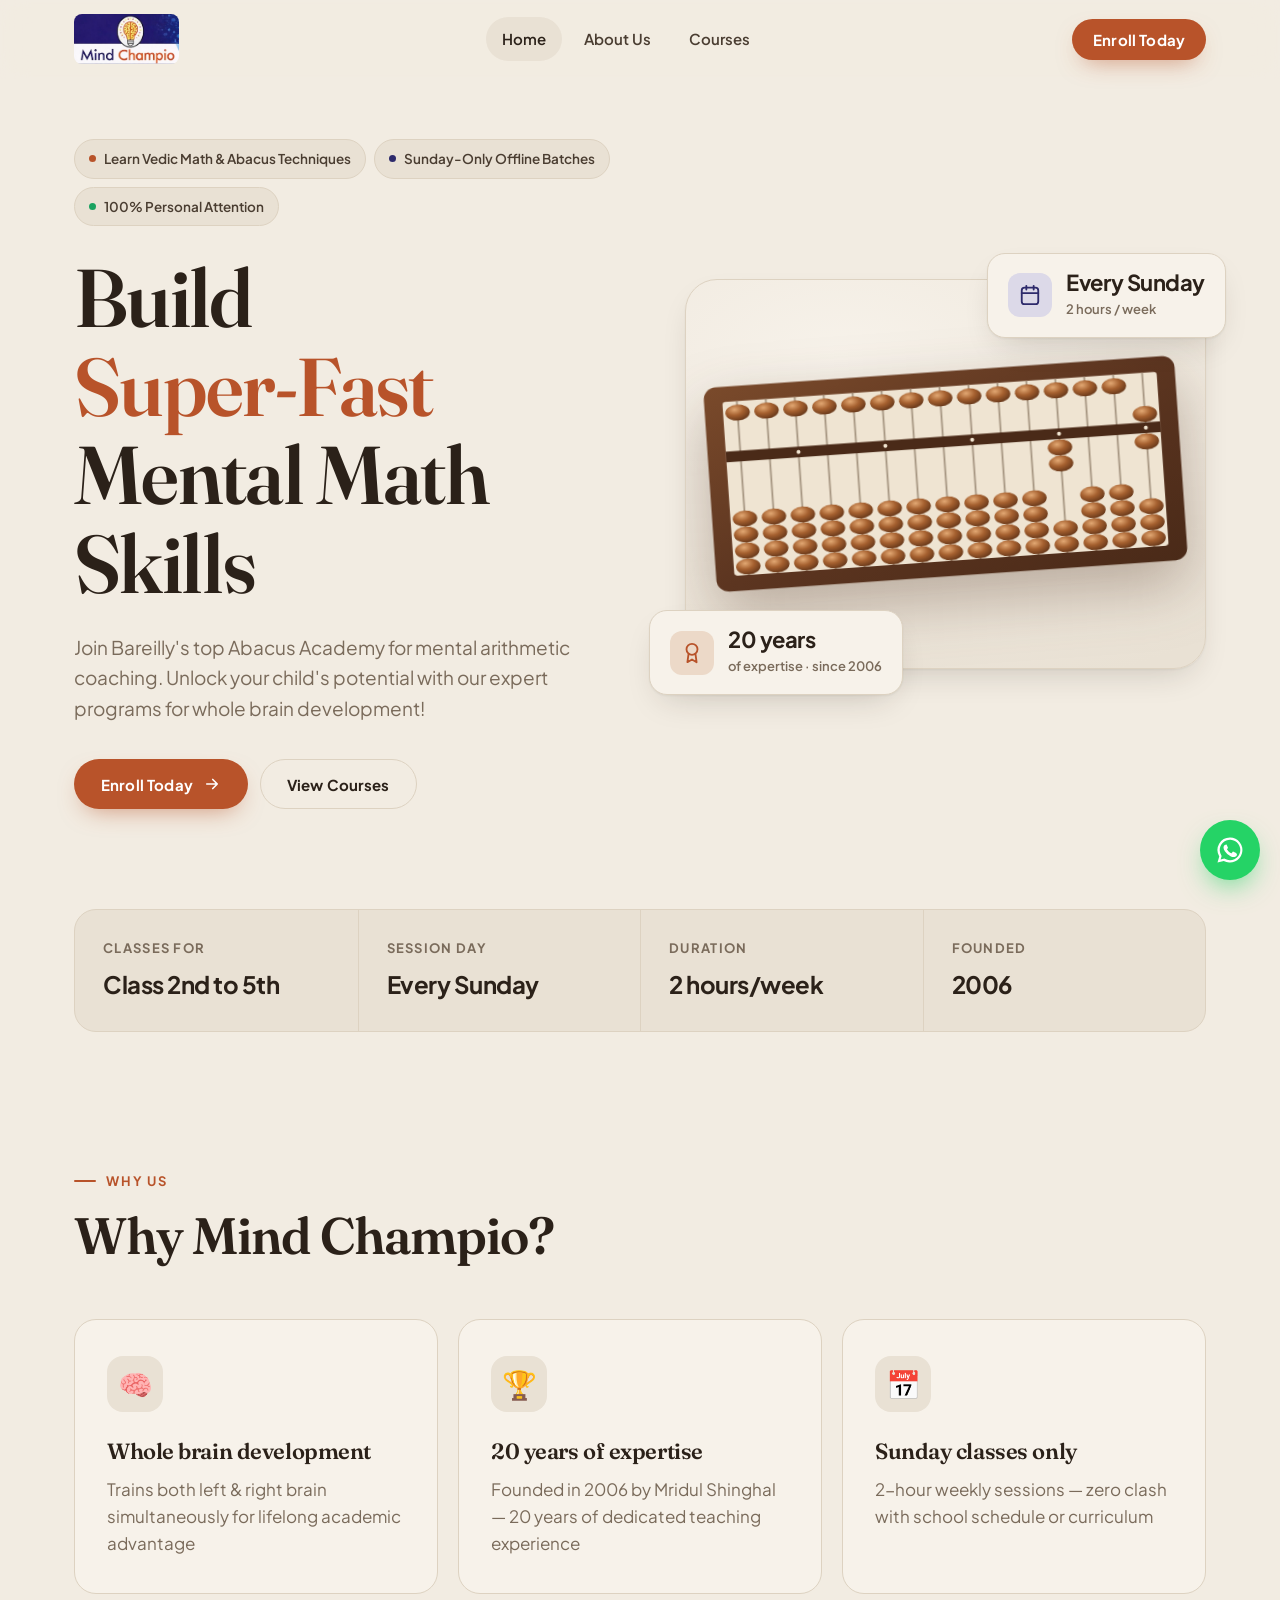
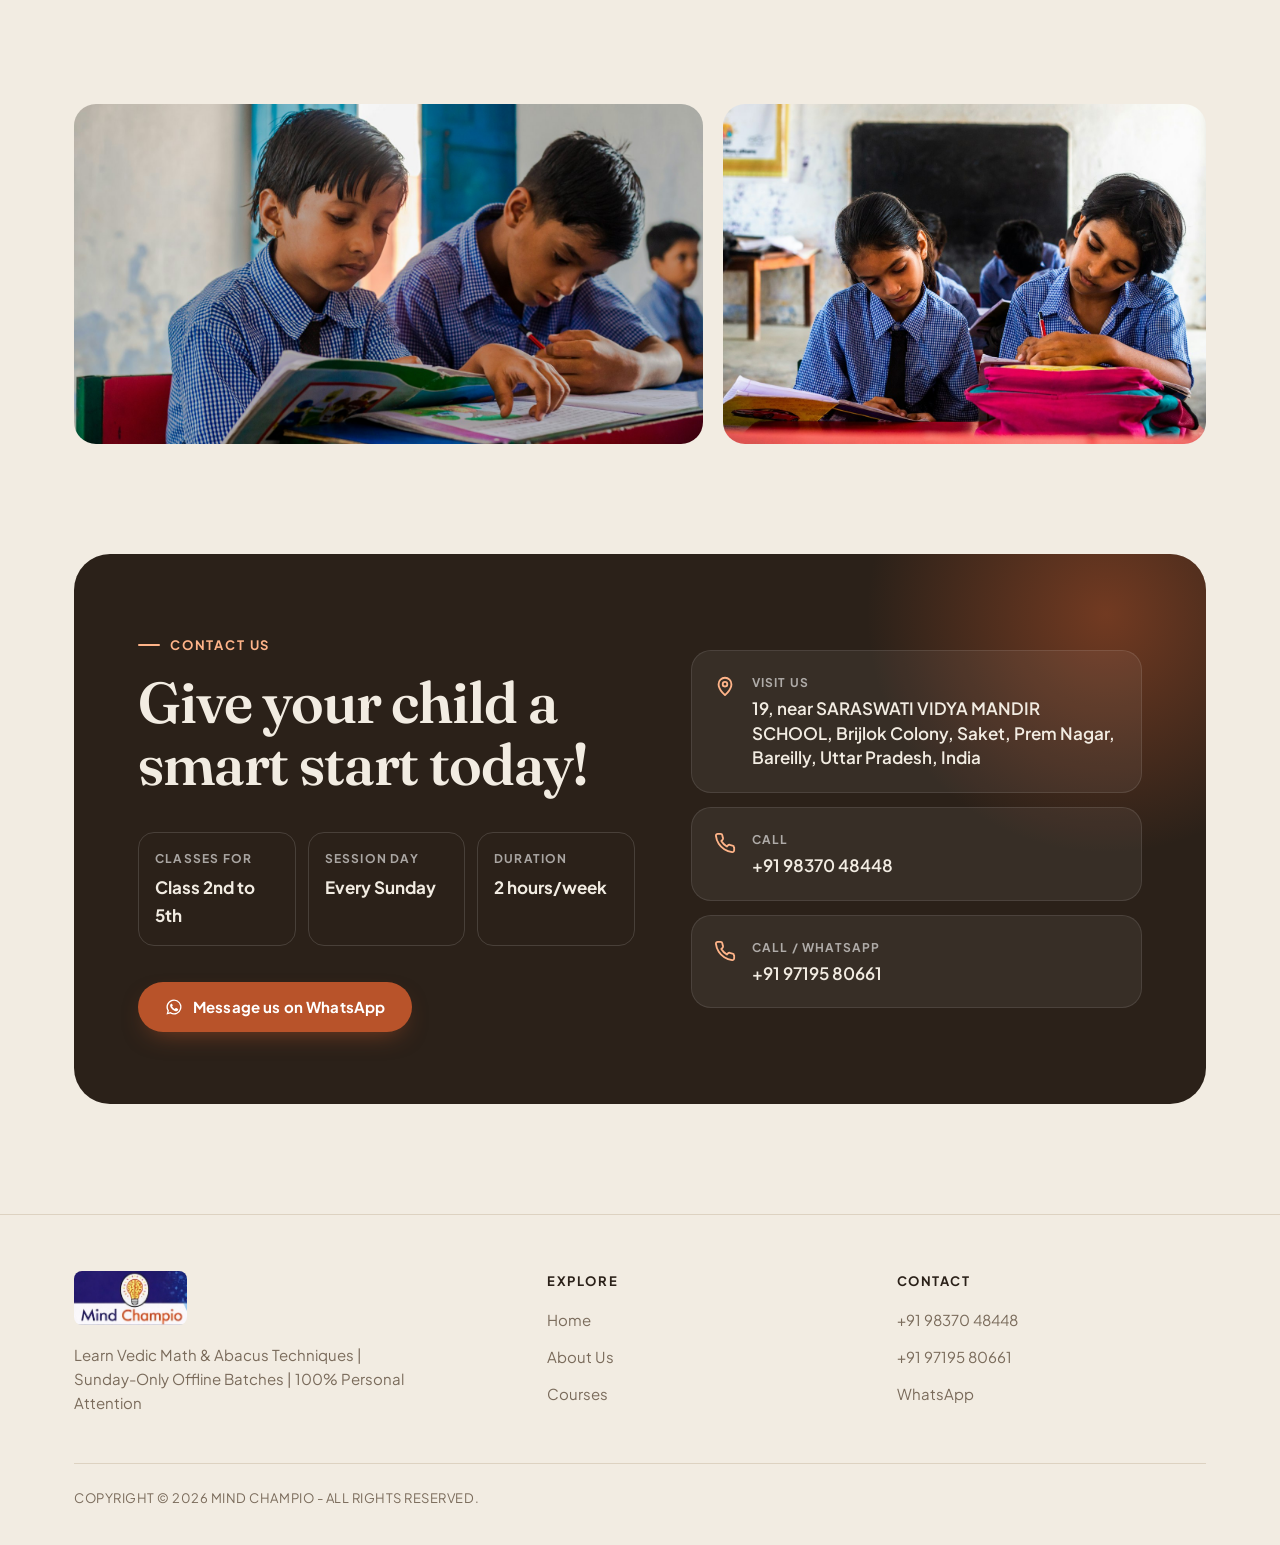
==== index.html @ bf8c5f52 "Mind Champio website: Sandstone redesign Home, About Us and Courses pages with brown Indian soroban " ====
<!doctype html>
<html lang="en-IN" class="no-js">
<head>
  <meta charset="utf-8">
  <meta name="viewport" content="width=device-width, initial-scale=1">
  <title>Mind Champio | Abacus &amp; Vedic Math Classes in Bareilly</title>
  <meta name="description" content="Join Bareilly's top Abacus Academy for mental arithmetic coaching. Unlock your child's potential with our expert programs for whole brain development!">
  <meta property="og:title" content="Mind Champio">
  <meta property="og:description" content="Learn Vedic Math &amp; Abacus Techniques | Sunday-Only Offline Batches | 100% Personal Attention">
  <meta property="og:type" content="website">
  <meta property="og:url" content="https://mindchampio.com/">
  <meta property="og:image" content="https://mindchampio.com/assets/logo.jpeg">
  <meta property="og:locale" content="en_IN">
  <link rel="icon" type="image/png" sizes="32x32" href="assets/favicon-32.png">
  <link rel="apple-touch-icon" href="assets/favicon.png">
  <link rel="preconnect" href="https://fonts.googleapis.com">
  <link rel="preconnect" href="https://fonts.gstatic.com" crossorigin>
  <link href="https://fonts.googleapis.com/css2?family=Plus+Jakarta+Sans:wght@400;500;600;700;800&family=Fraunces:opsz,wght@9..144,500;9..144,600&display=swap" rel="stylesheet">
  <link rel="stylesheet" href="assets/style.css">
</head>
<body>

<header class="site-header">
  <div class="container header-inner">
    <a class="brand" href="index.html" aria-label="Mind Champio home"><img src="assets/logo.jpeg" alt="Mind Champio" width="497" height="237"></a>
    <nav class="nav" aria-label="Main">
      <a href="index.html" aria-current="page">Home</a>
      <a href="about.html">About Us</a>
      <a href="courses.html">Courses</a>
      <a class="btn btn-primary nav-cta" href="https://wa.me/919719580661?text=Hi%20Mind%20Champio%2C%20I%27d%20like%20to%20enrol%20my%20child." target="_blank" rel="noopener">Enroll Today</a>
    </nav>
    <a class="btn btn-primary header-cta" href="https://wa.me/919719580661?text=Hi%20Mind%20Champio%2C%20I%27d%20like%20to%20enrol%20my%20child." target="_blank" rel="noopener">Enroll Today</a>
    <button class="menu-btn" aria-label="Open menu" aria-expanded="false"><span></span></button>
  </div>
</header>

<main>
  <!-- Hero -->
  <section class="hero">
    <div class="container hero-grid">
      <div class="reveal">
        <div class="pills">
          <span class="pill"><i></i>Learn Vedic Math &amp; Abacus Techniques</span>
          <span class="pill"><i></i>Sunday-Only Offline Batches</span>
          <span class="pill"><i></i>100% Personal Attention</span>
        </div>
        <h1>Build <em>Super-Fast</em> Mental Math Skills</h1>
        <p class="lead">Join Bareilly's top Abacus Academy for mental arithmetic coaching. Unlock your child's potential with our expert programs for whole brain development!</p>
        <div class="hero-actions">
          <a class="btn btn-primary" href="https://wa.me/919719580661?text=Hi%20Mind%20Champio%2C%20I%27d%20like%20to%20enrol%20my%20child." target="_blank" rel="noopener">
            Enroll Today
            <svg viewBox="0 0 24 24" fill="none" stroke="currentColor" stroke-width="2.2" stroke-linecap="round" stroke-linejoin="round"><path d="M5 12h14M13 6l6 6-6 6"/></svg>
          </a>
          <a class="btn btn-ghost" href="courses.html">View Courses</a>
        </div>
      </div>

      <div class="hero-media reveal">
        <div class="photo art"><svg class="soroban-art" viewBox="0 0 622 272" role="img" aria-label="Brown Indian classroom abacus with one upper and four lower beads on each rod"><defs><linearGradient id="woodh" x1="0" y1="0" x2="1" y2="1"><stop offset="0" stop-color="#7a4a2b"/><stop offset=".5" stop-color="#5c3520"/><stop offset="1" stop-color="#4a2a18"/></linearGradient><radialGradient id="beadh" cx=".38" cy=".3" r=".8"><stop offset="0" stop-color="#e2a873"/><stop offset=".45" stop-color="#a5602f"/><stop offset="1" stop-color="#5a2f15"/></radialGradient></defs><rect x="2" y="2" width="618" height="268" rx="16" fill="url(#woodh)"/><rect x="26" y="22" width="570" height="228" rx="4" fill="#efe4d2"/><line x1="45.0" y1="22" x2="45.0" y2="250" stroke="#a89884" stroke-width="2.4"/><line x1="83.0" y1="22" x2="83.0" y2="250" stroke="#a89884" stroke-width="2.4"/><line x1="121.0" y1="22" x2="121.0" y2="250" stroke="#a89884" stroke-width="2.4"/><line x1="159.0" y1="22" x2="159.0" y2="250" stroke="#a89884" stroke-width="2.4"/><line x1="197.0" y1="22" x2="197.0" y2="250" stroke="#a89884" stroke-width="2.4"/><line x1="235.0" y1="22" x2="235.0" y2="250" stroke="#a89884" stroke-width="2.4"/><line x1="273.0" y1="22" x2="273.0" y2="250" stroke="#a89884" stroke-width="2.4"/><line x1="311.0" y1="22" x2="311.0" y2="250" stroke="#a89884" stroke-width="2.4"/><line x1="349.0" y1="22" x2="349.0" y2="250" stroke="#a89884" stroke-width="2.4"/><line x1="387.0" y1="22" x2="387.0" y2="250" stroke="#a89884" stroke-width="2.4"/><line x1="425.0" y1="22" x2="425.0" y2="250" stroke="#a89884" stroke-width="2.4"/><line x1="463.0" y1="22" x2="463.0" y2="250" stroke="#a89884" stroke-width="2.4"/><line x1="501.0" y1="22" x2="501.0" y2="250" stroke="#a89884" stroke-width="2.4"/><line x1="539.0" y1="22" x2="539.0" y2="250" stroke="#a89884" stroke-width="2.4"/><line x1="577.0" y1="22" x2="577.0" y2="250" stroke="#a89884" stroke-width="2.4"/><rect x="26" y="87" width="570" height="14" fill="#4a2a18"/><circle cx="121.0" cy="94" r="2.6" fill="#f2e6d2"/><circle cx="235.0" cy="94" r="2.6" fill="#f2e6d2"/><circle cx="349.0" cy="94" r="2.6" fill="#f2e6d2"/><circle cx="463.0" cy="94" r="2.6" fill="#f2e6d2"/><circle cx="577.0" cy="94" r="2.6" fill="#f2e6d2"/><ellipse cx="45.0" cy="37" rx="16" ry="10.5" fill="url(#beadh)"/><ellipse cx="45.0" cy="176" rx="16" ry="10.5" fill="url(#beadh)"/><ellipse cx="45.0" cy="197" rx="16" ry="10.5" fill="url(#beadh)"/><ellipse cx="45.0" cy="218" rx="16" ry="10.5" fill="url(#beadh)"/><ellipse cx="45.0" cy="239" rx="16" ry="10.5" fill="url(#beadh)"/><ellipse cx="83.0" cy="37" rx="16" ry="10.5" fill="url(#beadh)"/><ellipse cx="83.0" cy="176" rx="16" ry="10.5" fill="url(#beadh)"/><ellipse cx="83.0" cy="197" rx="16" ry="10.5" fill="url(#beadh)"/><ellipse cx="83.0" cy="218" rx="16" ry="10.5" fill="url(#beadh)"/><ellipse cx="83.0" cy="239" rx="16" ry="10.5" fill="url(#beadh)"/><ellipse cx="121.0" cy="37" rx="16" ry="10.5" fill="url(#beadh)"/><ellipse cx="121.0" cy="176" rx="16" ry="10.5" fill="url(#beadh)"/><ellipse cx="121.0" cy="197" rx="16" ry="10.5" fill="url(#beadh)"/><ellipse cx="121.0" cy="218" rx="16" ry="10.5" fill="url(#beadh)"/><ellipse cx="121.0" cy="239" rx="16" ry="10.5" fill="url(#beadh)"/><ellipse cx="159.0" cy="37" rx="16" ry="10.5" fill="url(#beadh)"/><ellipse cx="159.0" cy="176" rx="16" ry="10.5" fill="url(#beadh)"/><ellipse cx="159.0" cy="197" rx="16" ry="10.5" fill="url(#beadh)"/><ellipse cx="159.0" cy="218" rx="16" ry="10.5" fill="url(#beadh)"/><ellipse cx="159.0" cy="239" rx="16" ry="10.5" fill="url(#beadh)"/><ellipse cx="197.0" cy="37" rx="16" ry="10.5" fill="url(#beadh)"/><ellipse cx="197.0" cy="176" rx="16" ry="10.5" fill="url(#beadh)"/><ellipse cx="197.0" cy="197" rx="16" ry="10.5" fill="url(#beadh)"/><ellipse cx="197.0" cy="218" rx="16" ry="10.5" fill="url(#beadh)"/><ellipse cx="197.0" cy="239" rx="16" ry="10.5" fill="url(#beadh)"/><ellipse cx="235.0" cy="37" rx="16" ry="10.5" fill="url(#beadh)"/><ellipse cx="235.0" cy="176" rx="16" ry="10.5" fill="url(#beadh)"/><ellipse cx="235.0" cy="197" rx="16" ry="10.5" fill="url(#beadh)"/><ellipse cx="235.0" cy="218" rx="16" ry="10.5" fill="url(#beadh)"/><ellipse cx="235.0" cy="239" rx="16" ry="10.5" fill="url(#beadh)"/><ellipse cx="273.0" cy="37" rx="16" ry="10.5" fill="url(#beadh)"/><ellipse cx="273.0" cy="176" rx="16" ry="10.5" fill="url(#beadh)"/><ellipse cx="273.0" cy="197" rx="16" ry="10.5" fill="url(#beadh)"/><ellipse cx="273.0" cy="218" rx="16" ry="10.5" fill="url(#beadh)"/><ellipse cx="273.0" cy="239" rx="16" ry="10.5" fill="url(#beadh)"/><ellipse cx="311.0" cy="37" rx="16" ry="10.5" fill="url(#beadh)"/><ellipse cx="311.0" cy="176" rx="16" ry="10.5" fill="url(#beadh)"/><ellipse cx="311.0" cy="197" rx="16" ry="10.5" fill="url(#beadh)"/><ellipse cx="311.0" cy="218" rx="16" ry="10.5" fill="url(#beadh)"/><ellipse cx="311.0" cy="239" rx="16" ry="10.5" fill="url(#beadh)"/><ellipse cx="349.0" cy="37" rx="16" ry="10.5" fill="url(#beadh)"/><ellipse cx="349.0" cy="176" rx="16" ry="10.5" fill="url(#beadh)"/><ellipse cx="349.0" cy="197" rx="16" ry="10.5" fill="url(#beadh)"/><ellipse cx="349.0" cy="218" rx="16" ry="10.5" fill="url(#beadh)"/><ellipse cx="349.0" cy="239" rx="16" ry="10.5" fill="url(#beadh)"/><ellipse cx="387.0" cy="37" rx="16" ry="10.5" fill="url(#beadh)"/><ellipse cx="387.0" cy="176" rx="16" ry="10.5" fill="url(#beadh)"/><ellipse cx="387.0" cy="197" rx="16" ry="10.5" fill="url(#beadh)"/><ellipse cx="387.0" cy="218" rx="16" ry="10.5" fill="url(#beadh)"/><ellipse cx="387.0" cy="239" rx="16" ry="10.5" fill="url(#beadh)"/><ellipse cx="425.0" cy="37" rx="16" ry="10.5" fill="url(#beadh)"/><ellipse cx="425.0" cy="176" rx="16" ry="10.5" fill="url(#beadh)"/><ellipse cx="425.0" cy="197" rx="16" ry="10.5" fill="url(#beadh)"/><ellipse cx="425.0" cy="218" rx="16" ry="10.5" fill="url(#beadh)"/><ellipse cx="425.0" cy="239" rx="16" ry="10.5" fill="url(#beadh)"/><ellipse cx="463.0" cy="37" rx="16" ry="10.5" fill="url(#beadh)"/><ellipse cx="463.0" cy="112" rx="16" ry="10.5" fill="url(#beadh)"/><ellipse cx="463.0" cy="133" rx="16" ry="10.5" fill="url(#beadh)"/><ellipse cx="463.0" cy="218" rx="16" ry="10.5" fill="url(#beadh)"/><ellipse cx="463.0" cy="239" rx="16" ry="10.5" fill="url(#beadh)"/><ellipse cx="501.0" cy="37" rx="16" ry="10.5" fill="url(#beadh)"/><ellipse cx="501.0" cy="176" rx="16" ry="10.5" fill="url(#beadh)"/><ellipse cx="501.0" cy="197" rx="16" ry="10.5" fill="url(#beadh)"/><ellipse cx="501.0" cy="218" rx="16" ry="10.5" fill="url(#beadh)"/><ellipse cx="501.0" cy="239" rx="16" ry="10.5" fill="url(#beadh)"/><ellipse cx="539.0" cy="37" rx="16" ry="10.5" fill="url(#beadh)"/><ellipse cx="539.0" cy="176" rx="16" ry="10.5" fill="url(#beadh)"/><ellipse cx="539.0" cy="197" rx="16" ry="10.5" fill="url(#beadh)"/><ellipse cx="539.0" cy="218" rx="16" ry="10.5" fill="url(#beadh)"/><ellipse cx="539.0" cy="239" rx="16" ry="10.5" fill="url(#beadh)"/><ellipse cx="577.0" cy="76" rx="16" ry="10.5" fill="url(#beadh)"/><ellipse cx="577.0" cy="112" rx="16" ry="10.5" fill="url(#beadh)"/><ellipse cx="577.0" cy="197" rx="16" ry="10.5" fill="url(#beadh)"/><ellipse cx="577.0" cy="218" rx="16" ry="10.5" fill="url(#beadh)"/><ellipse cx="577.0" cy="239" rx="16" ry="10.5" fill="url(#beadh)"/></svg></div>
        <div class="float-card float-a">
          <span class="ic"><svg viewBox="0 0 24 24" fill="none" stroke="currentColor" stroke-width="2" stroke-linecap="round" stroke-linejoin="round"><circle cx="12" cy="8" r="6"/><path d="M8.2 13.2 7 22l5-3 5 3-1.2-8.8"/></svg></span>
          <div><b>20 years</b><small>of expertise · since 2006</small></div>
        </div>
        <div class="float-card float-b">
          <span class="ic"><svg viewBox="0 0 24 24" fill="none" stroke="currentColor" stroke-width="2" stroke-linecap="round" stroke-linejoin="round"><rect x="3" y="4" width="18" height="18" rx="3"/><path d="M16 2v4M8 2v4M3 10h18"/></svg></span>
          <div><b>Every Sunday</b><small>2 hours / week</small></div>
        </div>
      </div>
    </div>
  </section>

  <!-- Stats -->
  <div class="stats">
    <div class="container">
      <div class="stats-grid reveal">
        <div class="stat"><small>Classes for</small><b>Class 2nd to 5th</b></div>
        <div class="stat"><small>Session day</small><b>Every Sunday</b></div>
        <div class="stat"><small>Duration</small><b>2 hours/week</b></div>
        <div class="stat"><small>Founded</small><b>2006</b></div>
      </div>
    </div>
  </div>

  <!-- Why -->
  <section id="why">
    <div class="container">
      <div class="section-head reveal">
        <span class="eyebrow">Why us</span>
        <h2>Why Mind Champio?</h2>
      </div>
      <div class="cards">
        <article class="card reveal">
          <div class="ic" aria-hidden="true">🧠</div>
          <h3>Whole brain development</h3>
          <p>Trains both left &amp; right brain simultaneously for lifelong academic advantage</p>
        </article>
        <article class="card reveal">
          <div class="ic" aria-hidden="true">🏆</div>
          <h3>20 years of expertise</h3>
          <p>Founded in 2006 by Mridul Shinghal — 20 years of dedicated teaching experience</p>
        </article>
        <article class="card reveal">
          <div class="ic" aria-hidden="true">📅</div>
          <h3>Sunday classes only</h3>
          <p>2-hour weekly sessions — zero clash with school schedule or curriculum</p>
        </article>
      </div>
    </div>
  </section>

  <!-- Gallery -->
  <section style="padding-top:0">
    <div class="container gallery">
      <figure class="reveal"><img src="assets/kids-boys.jpg" alt="Two schoolboys working through a book together" loading="lazy" width="1600" height="966"></figure>
      <figure class="reveal"><img src="assets/kids-girls.jpg" alt="Two schoolgirls studying at their desks" loading="lazy" width="1600" height="900"></figure>
    </div>
  </section>

  <!-- Contact -->
  <div class="cta" id="contact">
    <div class="container">
      <div class="cta-box reveal">
        <div>
          <span class="eyebrow">Contact Us</span>
          <h2>Give your child a smart start today!</h2>
          <div class="cta-facts">
            <div><small>Classes for</small><b>Class 2nd to 5th</b></div>
            <div><small>Session day</small><b>Every Sunday</b></div>
            <div><small>Duration</small><b>2 hours/week</b></div>
          </div>
          <div class="cta-actions">
            <a class="btn btn-primary" href="https://wa.me/919719580661?text=Hi%20Mind%20Champio%2C%20I%27d%20like%20to%20enrol%20my%20child." target="_blank" rel="noopener">
              <svg viewBox="0 0 24 24" fill="currentColor"><path d="M12 2a10 10 0 0 0-8.6 15.1L2 22l5-1.3A10 10 0 1 0 12 2Zm0 18.2a8.2 8.2 0 0 1-4.2-1.2l-.3-.2-3 .8.8-2.9-.2-.3A8.2 8.2 0 1 1 12 20.2Zm4.5-6.1c-.2-.1-1.5-.7-1.7-.8s-.4-.1-.6.1-.7.8-.8 1-.3.2-.5.1a6.7 6.7 0 0 1-3.3-2.9c-.3-.4.3-.4.7-1.3.1-.2 0-.3 0-.4l-.8-1.8c-.2-.5-.4-.4-.6-.4h-.5a1 1 0 0 0-.7.3 3 3 0 0 0-.9 2.2 5.2 5.2 0 0 0 1.1 2.7 11.8 11.8 0 0 0 4.5 4c1.7.7 2.3.8 3.2.6a2.7 2.7 0 0 0 1.8-1.2 2.2 2.2 0 0 0 .1-1.3c0-.1-.2-.2-.4-.3Z"/></svg>
              Message us on WhatsApp
            </a>
          </div>
        </div>
        <ul class="contact-list">
          <li><a href="https://www.google.com/maps/search/?api=1&amp;query=19%2C+near+Saraswati+Vidya+Mandir+School%2C+Brijlok+Colony%2C+Saket%2C+Prem+Nagar%2C+Bareilly%2C+Uttar+Pradesh" target="_blank" rel="noopener">
            <svg viewBox="0 0 24 24" fill="none" stroke="currentColor" stroke-width="2" stroke-linecap="round" stroke-linejoin="round"><path d="M12 22s7-6.3 7-12a7 7 0 1 0-14 0c0 5.7 7 12 7 12Z"/><circle cx="12" cy="10" r="2.5"/></svg>
            <div><small>Visit us</small><span>19, near SARASWATI VIDYA MANDIR SCHOOL, Brijlok Colony, Saket, Prem Nagar, Bareilly, Uttar Pradesh, India</span></div>
          </a></li>
          <li><a href="tel:+919837048448">
            <svg viewBox="0 0 24 24" fill="none" stroke="currentColor" stroke-width="2" stroke-linecap="round" stroke-linejoin="round"><path d="M22 16.9v3a2 2 0 0 1-2.2 2 19.8 19.8 0 0 1-8.6-3.1 19.5 19.5 0 0 1-6-6A19.8 19.8 0 0 1 2.1 4.2 2 2 0 0 1 4.1 2h3a2 2 0 0 1 2 1.7c.1.9.4 1.8.7 2.7a2 2 0 0 1-.5 2.1L8 9.8a16 16 0 0 0 6 6l1.3-1.3a2 2 0 0 1 2.1-.4c.9.3 1.8.6 2.7.7a2 2 0 0 1 1.7 2Z"/></svg>
            <div><small>Call</small><span>+91 98370 48448</span></div>
          </a></li>
          <li><a href="tel:+919719580661">
            <svg viewBox="0 0 24 24" fill="none" stroke="currentColor" stroke-width="2" stroke-linecap="round" stroke-linejoin="round"><path d="M22 16.9v3a2 2 0 0 1-2.2 2 19.8 19.8 0 0 1-8.6-3.1 19.5 19.5 0 0 1-6-6A19.8 19.8 0 0 1 2.1 4.2 2 2 0 0 1 4.1 2h3a2 2 0 0 1 2 1.7c.1.9.4 1.8.7 2.7a2 2 0 0 1-.5 2.1L8 9.8a16 16 0 0 0 6 6l1.3-1.3a2 2 0 0 1 2.1-.4c.9.3 1.8.6 2.7.7a2 2 0 0 1 1.7 2Z"/></svg>
            <div><small>Call / WhatsApp</small><span>+91 97195 80661</span></div>
          </a></li>
        </ul>
      </div>
    </div>
  </div>
</main>

<footer class="site-footer">
  <div class="container">
    <div class="footer-grid">
      <div>
        <img src="assets/logo.jpeg" alt="Mind Champio" width="497" height="237" loading="lazy">
        <p style="margin-top:18px;max-width:340px">Learn Vedic Math &amp; Abacus Techniques | Sunday-Only Offline Batches | 100% Personal Attention</p>
      </div>
      <div>
        <h4>Explore</h4>
        <ul>
          <li><a href="index.html">Home</a></li>
          <li><a href="about.html">About Us</a></li>
          <li><a href="courses.html">Courses</a></li>
        </ul>
      </div>
      <div>
        <h4>Contact</h4>
        <ul>
          <li><a href="tel:+919837048448">+91 98370 48448</a></li>
          <li><a href="tel:+919719580661">+91 97195 80661</a></li>
          <li><a href="https://wa.me/919719580661" target="_blank" rel="noopener">WhatsApp</a></li>
        </ul>
      </div>
    </div>
    <div class="footer-bottom">Copyright © 2026 Mind Champio - All Rights Reserved.</div>
  </div>
</footer>

<a class="wa-float" href="https://wa.me/919719580661?text=Hi%20Mind%20Champio%2C%20I%27d%20like%20to%20enrol%20my%20child." target="_blank" rel="noopener" aria-label="Message us on WhatsApp">
  <svg viewBox="0 0 24 24" fill="currentColor"><path d="M12 2a10 10 0 0 0-8.6 15.1L2 22l5-1.3A10 10 0 1 0 12 2Zm0 18.2a8.2 8.2 0 0 1-4.2-1.2l-.3-.2-3 .8.8-2.9-.2-.3A8.2 8.2 0 1 1 12 20.2Zm4.5-6.1c-.2-.1-1.5-.7-1.7-.8s-.4-.1-.6.1-.7.8-.8 1-.3.2-.5.1a6.7 6.7 0 0 1-3.3-2.9c-.3-.4.3-.4.7-1.3.1-.2 0-.3 0-.4l-.8-1.8c-.2-.5-.4-.4-.6-.4h-.5a1 1 0 0 0-.7.3 3 3 0 0 0-.9 2.2 5.2 5.2 0 0 0 1.1 2.7 11.8 11.8 0 0 0 4.5 4c1.7.7 2.3.8 3.2.6a2.7 2.7 0 0 0 1.8-1.2 2.2 2.2 0 0 0 .1-1.3c0-.1-.2-.2-.4-.3Z"/></svg>
</a>

<script src="assets/site.js"></script>
</body>
</html>
---- assets/style.css ----
:root {
  --radius: 22px;
  --shadow: 0 1px 2px rgba(43, 33, 25, .05), 0 14px 34px -14px rgba(43, 33, 25, .22);
  --max: 1180px;
  --font: "Plus Jakarta Sans", system-ui, -apple-system, "Segoe UI", sans-serif;
  --bg: #f2ece2; --surface: #e9e1d4; --card: #f7f2ea; --line: #ddd2c1;
  --ink: #2b2119; --ink-2: #4a3d31; --muted: #7a6b5b;
  --navy: #2d2a6b; --orange: #b8532a; --orange-dark: #9a4220;
  --tint-a: #ecd9c8; --tint-b: #dcd9e8; --tag-ink: #9a4220; --navy-ink: #2d2a6b;
  --on-accent: #ffffff;
  --header-bg: rgba(242, 236, 226, .86); --cta-bg: #2b2119; --cta-ink: #f2ece2;
  --glow: rgba(184, 83, 42, .5); --btn-shadow: 0 10px 24px -10px rgba(184, 83, 42, .6);
  --head-font: "Fraunces", Georgia, serif; --head-weight: 600; --head-track: -0.02em;
}

*, *::before, *::after { box-sizing: border-box; }
html { scroll-behavior: smooth; -webkit-text-size-adjust: 100%; }
body {
  margin: 0;
  font-family: var(--font);
  color: var(--ink);
  background: var(--bg);
  font-size: 17px;
  line-height: 1.6;
  -webkit-font-smoothing: antialiased;
}
img { max-width: 100%; display: block; }
a { color: inherit; text-decoration: none; }
h1, h2, h3 { margin: 0; line-height: 1.08; letter-spacing: var(--head-track); font-weight: var(--head-weight); font-family: var(--head-font); }
p { margin: 0; }

.container { width: 100%; max-width: var(--max); margin: 0 auto; padding: 0 24px; }
@media (max-width: 600px) { .container { padding: 0 16px; } }

/* ---------- Buttons ---------- */
.btn {
  display: inline-flex; align-items: center; justify-content: center; gap: 10px;
  padding: 15px 26px; border-radius: 999px; border: 1.5px solid transparent;
  font: 700 15px/1 var(--font); letter-spacing: .01em; cursor: pointer;
  transition: transform .2s ease, background .2s ease, box-shadow .2s ease, color .2s ease, border-color .2s ease;
  white-space: nowrap;
}
.btn svg { width: 18px; height: 18px; flex: none; }
.btn-primary { background: var(--orange); color: var(--on-accent); box-shadow: var(--btn-shadow); }
.btn-primary:hover { background: var(--orange-dark); transform: translateY(-2px); }
.btn-ghost { border-color: var(--line); color: var(--ink); background: transparent; }
.btn-ghost:hover { border-color: var(--ink); transform: translateY(-2px); }
.btn-light { background: #fff; color: var(--ink); }
.btn-light:hover { transform: translateY(-2px); background: #f1f1f5; }
.btn:focus-visible, .nav a:focus-visible { outline: 3px solid var(--orange); outline-offset: 3px; }

/* ---------- Header ---------- */
.site-header {
  position: sticky; top: 0; z-index: 50;
  background: var(--header-bg);
  backdrop-filter: saturate(180%) blur(14px); -webkit-backdrop-filter: saturate(180%) blur(14px);
  border-bottom: 1px solid transparent; transition: border-color .3s ease;
}
.site-header.scrolled { border-bottom-color: var(--line); }
.header-inner { display: flex; align-items: center; justify-content: space-between; height: 78px; gap: 20px; }
.brand img { height: 50px; width: auto; border-radius: 8px; }
.nav { display: flex; align-items: center; gap: 6px; }
.nav a { padding: 10px 16px; border-radius: 999px; font-weight: 600; font-size: 15px; color: var(--ink-2); transition: background .2s, color .2s; }
.nav a:hover { background: var(--surface); color: var(--ink); }
.nav a[aria-current="page"] { color: var(--ink); background: var(--surface); }
.header-cta { padding: 12px 20px; }
.menu-btn { display: none; width: 46px; height: 46px; border-radius: 50%; border: 1px solid var(--line); background: transparent; cursor: pointer; align-items: center; justify-content: center; }
.menu-btn span, .menu-btn span::before, .menu-btn span::after { display: block; width: 18px; height: 2px; background: var(--ink); border-radius: 2px; position: relative; transition: transform .25s, background .25s; }
.menu-btn span::before, .menu-btn span::after { content: ""; position: absolute; left: 0; }
.menu-btn span::before { top: -6px; } .menu-btn span::after { top: 6px; }
.menu-open .menu-btn span { background: transparent; }
.menu-open .menu-btn span::before { transform: translateY(6px) rotate(45deg); }
.menu-open .menu-btn span::after { transform: translateY(-6px) rotate(-45deg); }

@media (max-width: 860px) {
  .menu-btn { display: inline-flex; }
  .header-inner { height: 70px; }
  .brand img { height: 44px; }
  .header-cta { display: none; }
  .nav {
    position: absolute; top: 70px; left: 0; right: 0; flex-direction: column; align-items: stretch;
    background: var(--bg); border-bottom: 1px solid var(--line); padding: 12px 16px 20px; gap: 4px;
    transform: translateY(-8px); opacity: 0; pointer-events: none; transition: opacity .2s, transform .2s;
  }
  .nav a { padding: 14px 16px; font-size: 17px; }
  .nav .btn { margin-top: 8px; }
  .menu-open .nav { transform: none; opacity: 1; pointer-events: auto; }
}
@media (min-width: 861px) { .nav .nav-cta { display: none; } }

/* ---------- Common sections ---------- */
section { padding: 110px 0; }
@media (max-width: 760px) { section { padding: 72px 0; } }
.eyebrow { display: inline-flex; align-items: center; gap: 10px; font-size: 13px; font-weight: 700; letter-spacing: .14em; text-transform: uppercase; color: var(--orange); }
.eyebrow::before { content: ""; width: 22px; height: 2px; background: currentColor; border-radius: 2px; }
.section-head { max-width: 680px; margin-bottom: 56px; }
.section-head h2 { font-size: clamp(2rem, 4.2vw, 3.2rem); margin-top: 16px; }
.section-head p { color: var(--muted); margin-top: 18px; font-size: 18px; }
.center { text-align: center; margin-left: auto; margin-right: auto; }

/* ---------- Hero ---------- */
.hero { padding: 60px 0 100px; position: relative; overflow: hidden; }
.hero-grid { display: grid; grid-template-columns: 1.05fr 1fr; gap: 64px; align-items: center; }
.pills { display: flex; flex-wrap: wrap; gap: 8px; }
.pill { display: inline-flex; align-items: center; gap: 8px; padding: 8px 14px; border-radius: 999px; background: var(--surface); border: 1px solid var(--line); font-size: 13.5px; font-weight: 600; color: var(--ink-2); }
.pill i { width: 7px; height: 7px; border-radius: 50%; background: var(--orange); }
.pill:nth-child(2) i { background: var(--navy-ink); }
.pill:nth-child(3) i { background: #1aa260; }
.hero h1 { font-size: clamp(2.8rem, 6.4vw, 5.4rem); margin: 28px 0 0; }
.hero h1 em { font-style: normal; color: var(--orange); white-space: nowrap; }
.hero .lead { margin-top: 24px; color: var(--muted); font-size: 19px; max-width: 520px; }
.hero-actions { display: flex; gap: 12px; flex-wrap: wrap; margin-top: 36px; }
.hero-media { position: relative; }
.hero-media .photo { border-radius: 32px; overflow: hidden; aspect-ratio: 4 / 3; box-shadow: var(--shadow); }
.hero-media .photo img { width: 100%; height: 100%; object-fit: cover; }
.float-card {
  position: absolute; background: var(--card); border-radius: 18px; box-shadow: var(--shadow); border: 1px solid var(--line);
  padding: 16px 20px; display: flex; align-items: center; gap: 14px;
}
.float-card b { display: block; font-size: 22px; letter-spacing: -0.02em; line-height: 1.1; }
.float-card small { color: var(--muted); font-size: 13px; font-weight: 600; }
.float-card .ic { width: 44px; height: 44px; border-radius: 12px; display: grid; place-items: center; background: var(--tint-a); color: var(--orange); flex: none; }
.float-card .ic svg { width: 22px; height: 22px; }
.float-a { left: -36px; bottom: -26px; }
.float-b { right: -20px; top: -26px; }
.float-b .ic { background: var(--tint-b); color: var(--navy-ink); }
@media (max-width: 960px) {
  .hero-grid { grid-template-columns: 1fr; gap: 48px; }
  .hero-media .photo { aspect-ratio: 4 / 3; }
  .float-a { left: 12px; bottom: -48px; }
  .hero-media { margin-bottom: 36px; }
  .float-b { right: 12px; top: -24px; }
}
@media (max-width: 420px) { .float-b { display: none; } }

/* ---------- Stats strip ---------- */
.stats { padding: 0 0 20px; }
.stats-grid { display: grid; grid-template-columns: repeat(4, 1fr); border: 1px solid var(--line); border-radius: var(--radius); background: var(--surface); }
.stat { padding: 28px 28px; border-left: 1px solid var(--line); }
.stat:first-child { border-left: 0; }
.stat small { display: block; color: var(--muted); font-size: 13px; font-weight: 700; letter-spacing: .1em; text-transform: uppercase; }
.stat b { display: block; font-size: 24px; margin-top: 6px; letter-spacing: -0.02em; }
@media (max-width: 760px) {
  .stats-grid { grid-template-columns: 1fr 1fr; }
  .stat { border-left: 0; border-top: 1px solid var(--line); padding: 22px 20px; }
  .stat:nth-child(-n+2) { border-top: 0; }
  .stat:nth-child(even) { border-left: 1px solid var(--line); }
  .stat b { font-size: 20px; }
}

/* ---------- Feature cards ---------- */
.cards { display: grid; grid-template-columns: repeat(3, 1fr); gap: 20px; }
.card {
  background: var(--card); border: 1px solid var(--line); border-radius: var(--radius); padding: 36px 32px;
  transition: transform .3s ease, box-shadow .3s ease, border-color .3s ease;
}
.card:hover { transform: translateY(-6px); box-shadow: var(--shadow); border-color: transparent; }
.card .ic { width: 56px; height: 56px; border-radius: 16px; display: grid; place-items: center; font-size: 28px; background: var(--surface); }
.card h3 { font-size: 22px; margin-top: 28px; letter-spacing: -0.02em; }
.card p { color: var(--muted); margin-top: 12px; }
@media (max-width: 900px) { .cards { grid-template-columns: 1fr; } }

/* ---------- Image band ---------- */
.gallery { display: grid; grid-template-columns: 1.3fr 1fr; gap: 20px; }
.gallery figure { margin: 0; border-radius: var(--radius); overflow: hidden; position: relative; min-height: 340px; }
.gallery img { width: 100%; height: 100%; object-fit: cover; position: absolute; inset: 0; transition: transform 1.2s ease; }
.gallery figure:hover img { transform: scale(1.04); }
@media (max-width: 760px) { .gallery { grid-template-columns: 1fr; } .gallery figure { min-height: 240px; } }

/* ---------- Split section ---------- */
.split { display: grid; grid-template-columns: 1fr 1fr; gap: 72px; align-items: center; }
.split .photo { border-radius: 28px; overflow: hidden; aspect-ratio: 4 / 5; }
.split .photo img { width: 100%; height: 100%; object-fit: cover; }
.photo.art { display: grid; place-items: center; padding: 56px 22px; background: radial-gradient(120% 90% at 30% 20%, var(--card), var(--surface)); border: 1px solid var(--line); }
.split .photo.art { aspect-ratio: auto; padding: 56px 36px; }
.soroban-art { width: 100%; height: auto; filter: drop-shadow(0 24px 30px rgba(74, 42, 24, .32)); transform: rotate(-4deg); }
.split h2 { font-size: clamp(2rem, 4vw, 3rem); margin-top: 16px; }
.split p { color: var(--muted); margin-top: 20px; font-size: 18px; }
.checks { list-style: none; padding: 0; margin: 28px 0 0; display: grid; gap: 14px; }
.checks li { display: flex; gap: 14px; align-items: flex-start; font-weight: 600; }
.checks svg { width: 24px; height: 24px; flex: none; color: var(--orange); margin-top: 1px; }
@media (max-width: 900px) { .split { grid-template-columns: 1fr; gap: 40px; } .split .photo { aspect-ratio: 4 / 3; } }

/* ---------- Page hero (inner pages) ---------- */
.page-hero { padding: 80px 0 40px; }
.page-hero h1 { font-size: clamp(2.6rem, 6vw, 4.6rem); margin-top: 18px; max-width: 900px; }
.page-hero p { color: var(--muted); font-size: 19px; margin-top: 22px; max-width: 640px; }

/* ---------- Courses ---------- */
.course {
  border: 1px solid var(--line); border-radius: 28px; padding: 44px; display: grid;
  grid-template-columns: 1.1fr 1fr; gap: 48px; background: var(--card); margin-bottom: 24px;
}
.course .tag { display: inline-block; padding: 7px 14px; border-radius: 999px; background: var(--tint-a); color: var(--tag-ink); font-size: 13px; font-weight: 700; }
.course .tag.navy { background: var(--tint-b); color: var(--navy-ink); }
.course h2 { font-size: clamp(1.8rem, 3.4vw, 2.6rem); margin-top: 18px; }
.course p.desc { color: var(--muted); margin-top: 16px; font-size: 18px; }
.course .actions { margin-top: 30px; display: flex; gap: 12px; flex-wrap: wrap; }
.levels { display: grid; gap: 14px; align-content: start; }
.level { background: var(--surface); border-radius: 18px; padding: 24px 26px; border: 1px solid var(--line); }
.level-top { display: flex; justify-content: space-between; align-items: baseline; gap: 12px; flex-wrap: wrap; }
.level h3 { font-size: 20px; letter-spacing: -0.02em; }
.level .who { font-size: 13px; font-weight: 700; color: var(--tag-ink); text-transform: uppercase; letter-spacing: .08em; }
.level p { color: var(--muted); margin-top: 6px; }
.level-bar { display: flex; gap: 6px; margin-top: 16px; }
.level-bar span { height: 8px; flex: 1; border-radius: 99px; background: var(--line); }
.level-bar span.on { background: var(--orange); }
.level-bar.adv span.on { background: var(--navy-ink); }
.level .who.adv { color: var(--navy-ink); }
@media (max-width: 900px) { .course { grid-template-columns: 1fr; padding: 28px 22px; gap: 32px; } }

/* ---------- Dark CTA / contact ---------- */
.cta { padding: 0 0 110px; }
.cta-box {
  background: var(--cta-bg); color: var(--cta-ink); border-radius: 36px; padding: 72px 64px; position: relative; overflow: hidden;
  display: grid; grid-template-columns: 1.1fr 1fr; gap: 56px;
}
.cta-box::after {
  content: ""; position: absolute; width: 520px; height: 520px; right: -160px; top: -200px; border-radius: 50%;
  background: radial-gradient(circle, var(--glow), transparent 65%); pointer-events: none;
}
.cta-box h2 { font-size: clamp(2.2rem, 4.6vw, 3.6rem); margin-top: 16px; }
.cta-box .eyebrow { color: #ffb489; }
.cta-facts { display: grid; grid-template-columns: repeat(3, 1fr); gap: 12px; margin-top: 36px; }
.cta-facts div { border: 1px solid rgba(255, 255, 255, .14); border-radius: 16px; padding: 16px; }
.cta-facts small { display: block; color: rgba(255, 255, 255, .6); font-size: 12px; font-weight: 700; letter-spacing: .1em; text-transform: uppercase; }
.cta-facts b { display: block; margin-top: 6px; font-size: 17px; }
.cta-actions { margin-top: 36px; display: flex; gap: 12px; flex-wrap: wrap; position: relative; z-index: 1; }
.contact-list { list-style: none; margin: 0; padding: 0; display: grid; gap: 14px; align-content: center; position: relative; z-index: 1; }
.contact-list li > a {
  display: flex; gap: 16px; align-items: flex-start; padding: 22px; border-radius: 20px;
  background: rgba(255, 255, 255, .06); border: 1px solid rgba(255, 255, 255, .1); transition: background .2s;
}
.contact-list li > a:hover { background: rgba(255, 255, 255, .12); }
.contact-list svg { width: 22px; height: 22px; flex: none; color: #ffb489; margin-top: 2px; }
.contact-list small { display: block; color: rgba(255, 255, 255, .6); font-size: 12px; font-weight: 700; letter-spacing: .1em; text-transform: uppercase; }
.contact-list span { display: block; margin-top: 4px; font-weight: 600; line-height: 1.45; }
@media (max-width: 960px) {
  .cta-box { grid-template-columns: 1fr; padding: 48px 24px; border-radius: 28px; gap: 36px; }
  .cta-facts { grid-template-columns: 1fr 1fr 1fr; }
}
@media (max-width: 520px) { .cta-facts { grid-template-columns: 1fr; } }

/* ---------- Footer ---------- */
.site-footer { border-top: 1px solid var(--line); padding: 56px 0 36px; }
.footer-grid { display: grid; grid-template-columns: 1.4fr 1fr 1fr; gap: 40px; }
.footer-grid img { height: 54px; width: auto; border-radius: 8px; }
.footer-grid p, .footer-grid a { color: var(--muted); font-size: 15px; }
.footer-grid h4 { margin: 0 0 14px; font-size: 13px; letter-spacing: .12em; text-transform: uppercase; }
.footer-grid ul { list-style: none; margin: 0; padding: 0; display: grid; gap: 10px; }
.footer-grid a:hover { color: var(--ink); }
.footer-bottom { margin-top: 48px; padding-top: 24px; border-top: 1px solid var(--line); color: var(--muted); font-size: 13px; letter-spacing: .04em; text-transform: uppercase; }
@media (max-width: 760px) { .footer-grid { grid-template-columns: 1fr; gap: 32px; } }

/* ---------- Floating WhatsApp ---------- */
.wa-float {
  position: fixed; right: 20px; bottom: 20px; z-index: 60; width: 60px; height: 60px; border-radius: 50%;
  background: #25d366; color: #fff; display: grid; place-items: center; box-shadow: 0 12px 28px -8px rgba(37, 211, 102, .7);
  transition: transform .2s ease;
}
.wa-float:hover { transform: scale(1.08); }
.wa-float svg { width: 30px; height: 30px; }

/* ---------- Reveal ---------- */
.reveal { opacity: 0; transform: translateY(24px); transition: opacity .8s ease, transform .8s cubic-bezier(.2, .7, .2, 1); }
.reveal.in { opacity: 1; transform: none; }
.no-js .reveal { opacity: 1; transform: none; }
@media (prefers-reduced-motion: reduce) {
  html { scroll-behavior: auto; }
  .reveal { opacity: 1; transform: none; transition: none; }
  * { transition-duration: 0s !important; }
}
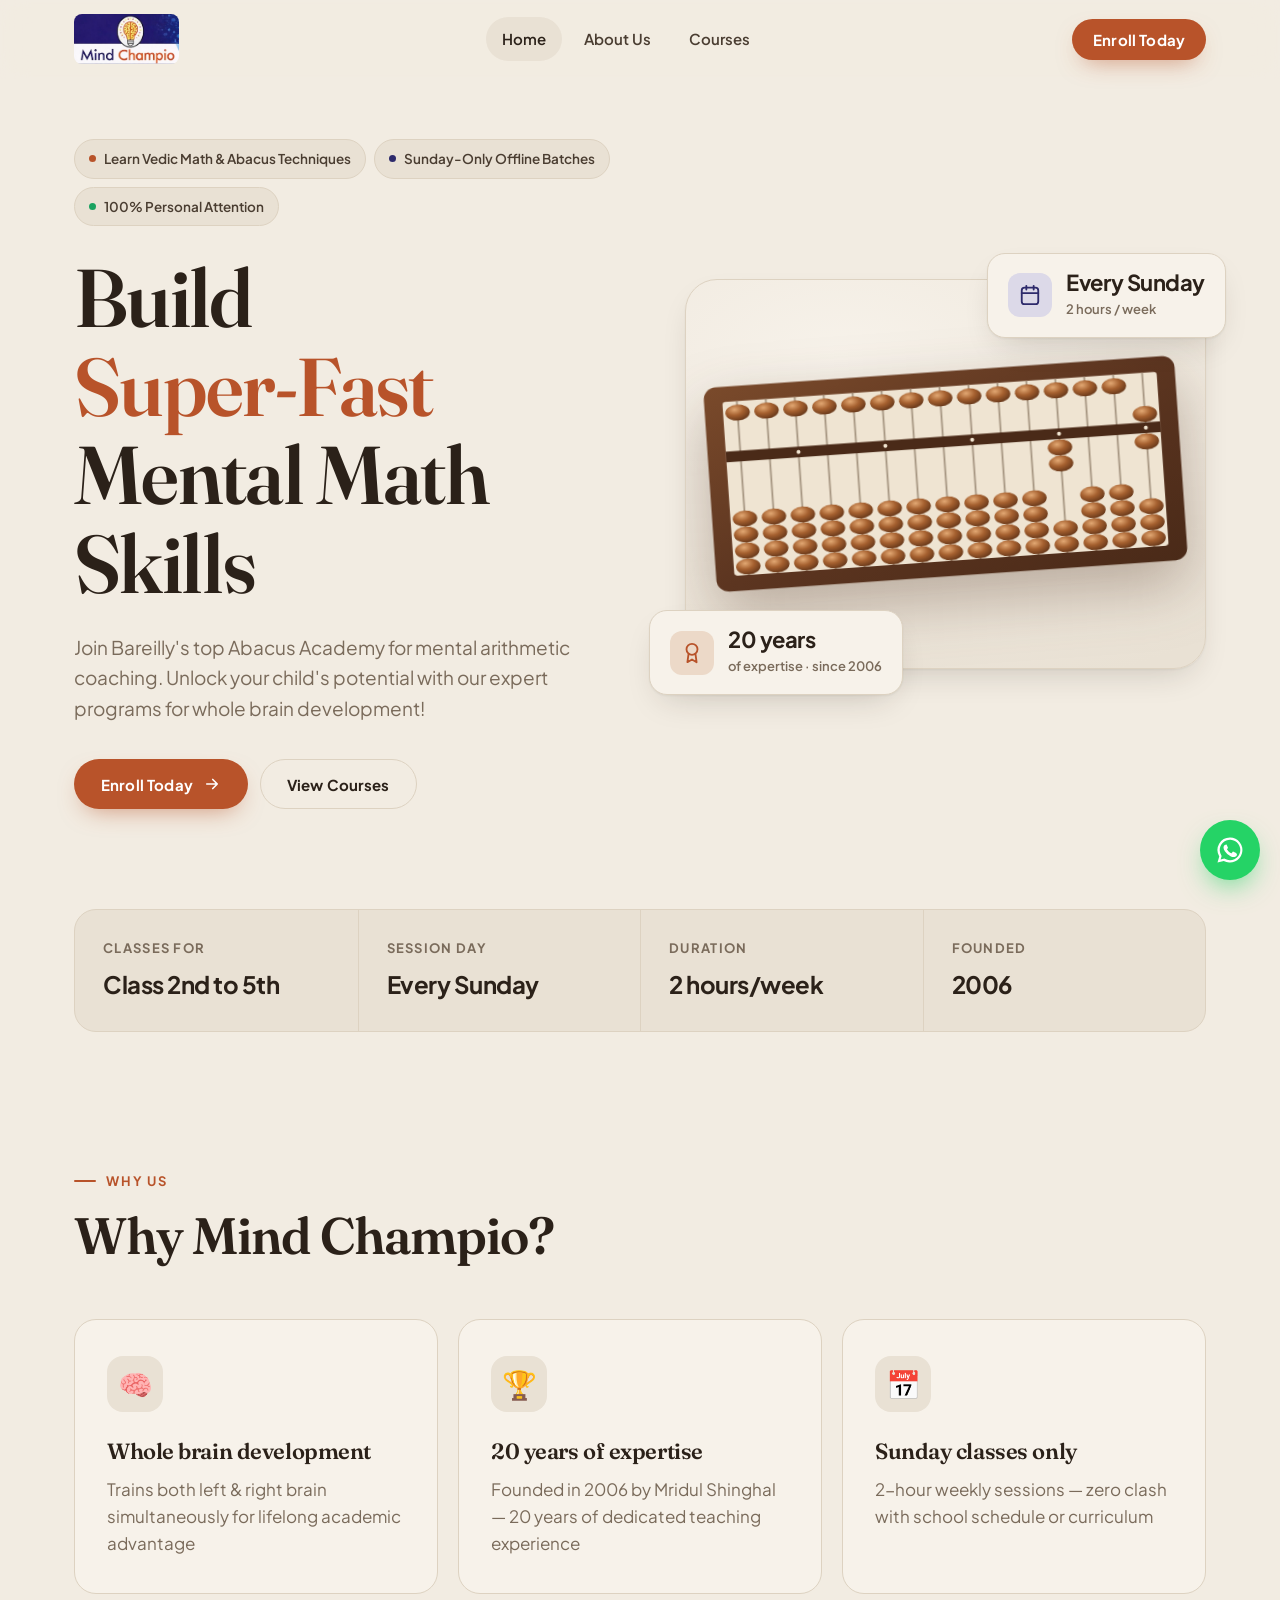
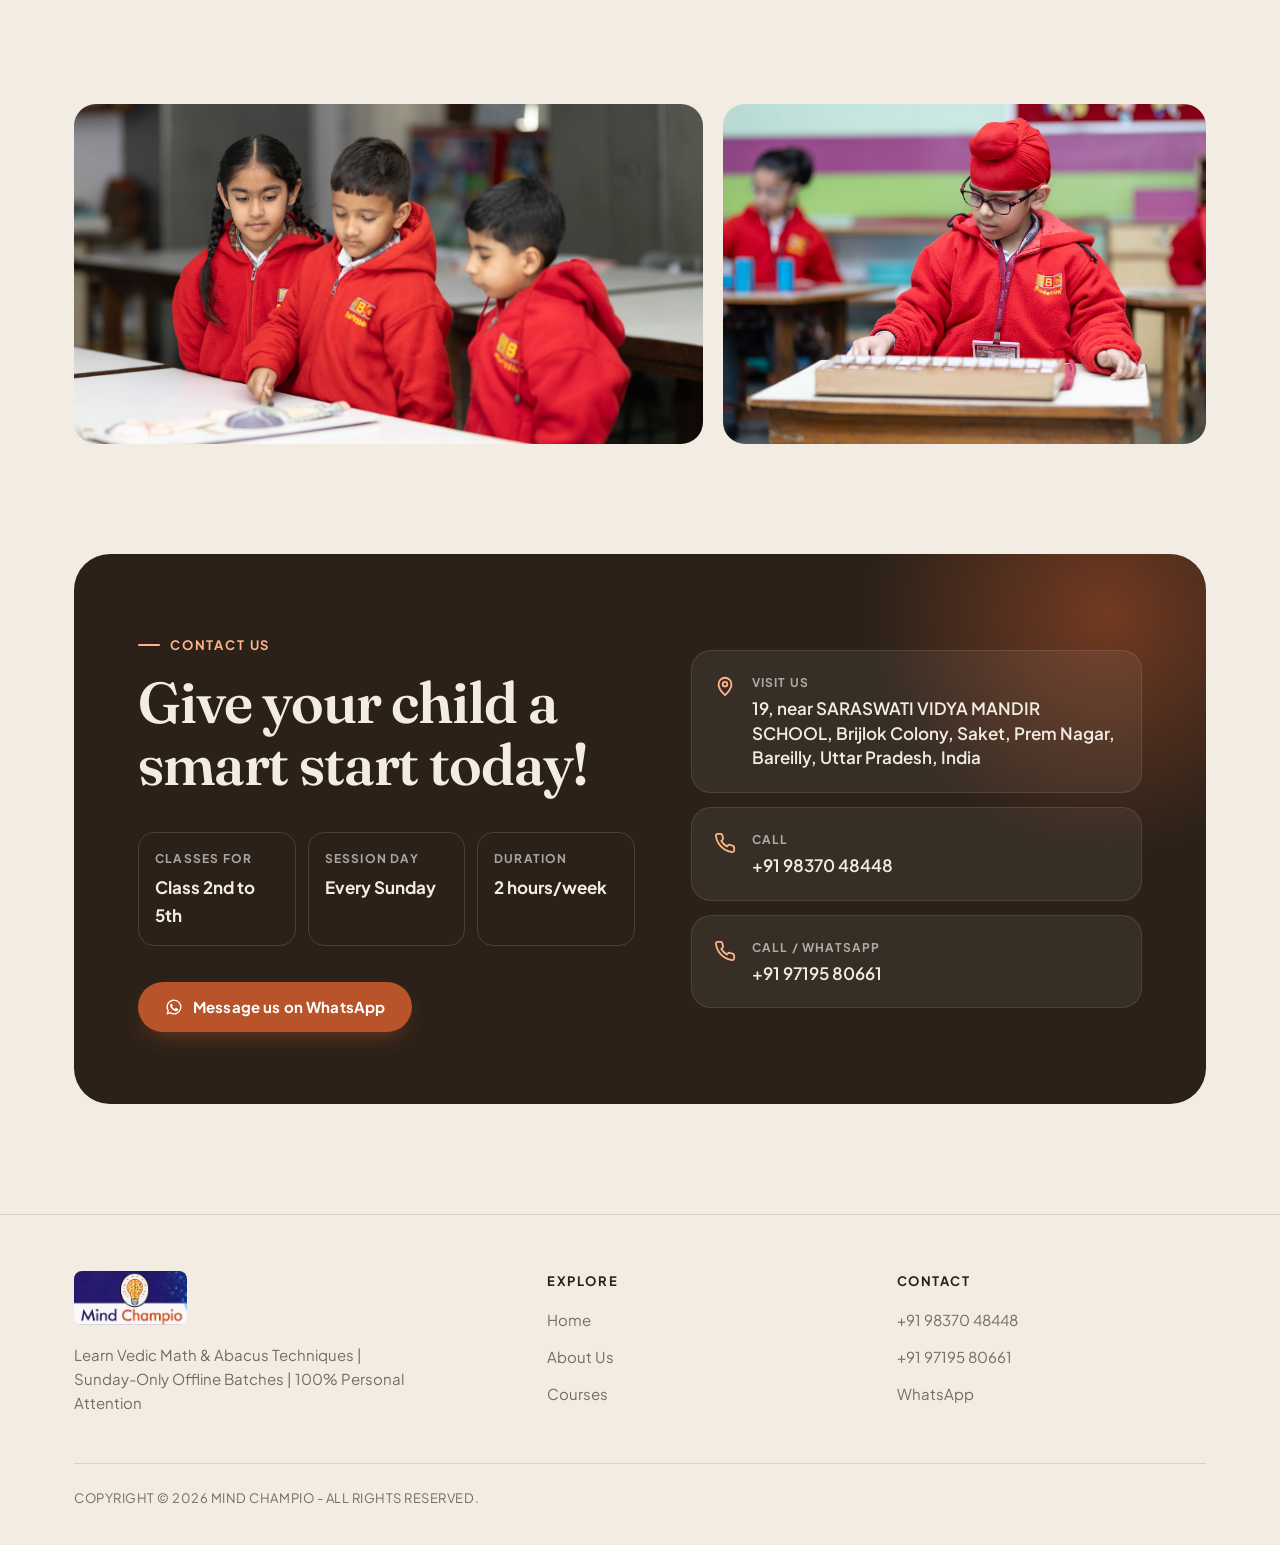
==== commit 5903f28f: "Use premium-school classroom photos in home gallery Co-Authored-By: Claude Opus 5.5 <noreply@anthrop" ====
--- a/index.html
+++ b/index.html
@@ -111,8 +111,8 @@
   <!-- Gallery -->
   <section style="padding-top:0">
     <div class="container gallery">
-      <figure class="reveal"><img src="assets/kids-boys.jpg" alt="Two schoolboys working through a book together" loading="lazy" width="1600" height="966"></figure>
-      <figure class="reveal"><img src="assets/kids-girls.jpg" alt="Two schoolgirls studying at their desks" loading="lazy" width="1600" height="900"></figure>
+      <figure class="reveal"><img src="assets/students-group.jpg" alt="Three students in school uniform working together at a classroom table" loading="lazy" width="1600" height="900"></figure>
+      <figure class="reveal"><img src="assets/student-focus.jpg" alt="Student concentrating on a learning activity in class" loading="lazy" width="1600" height="1067"></figure>
     </div>
   </section>
 
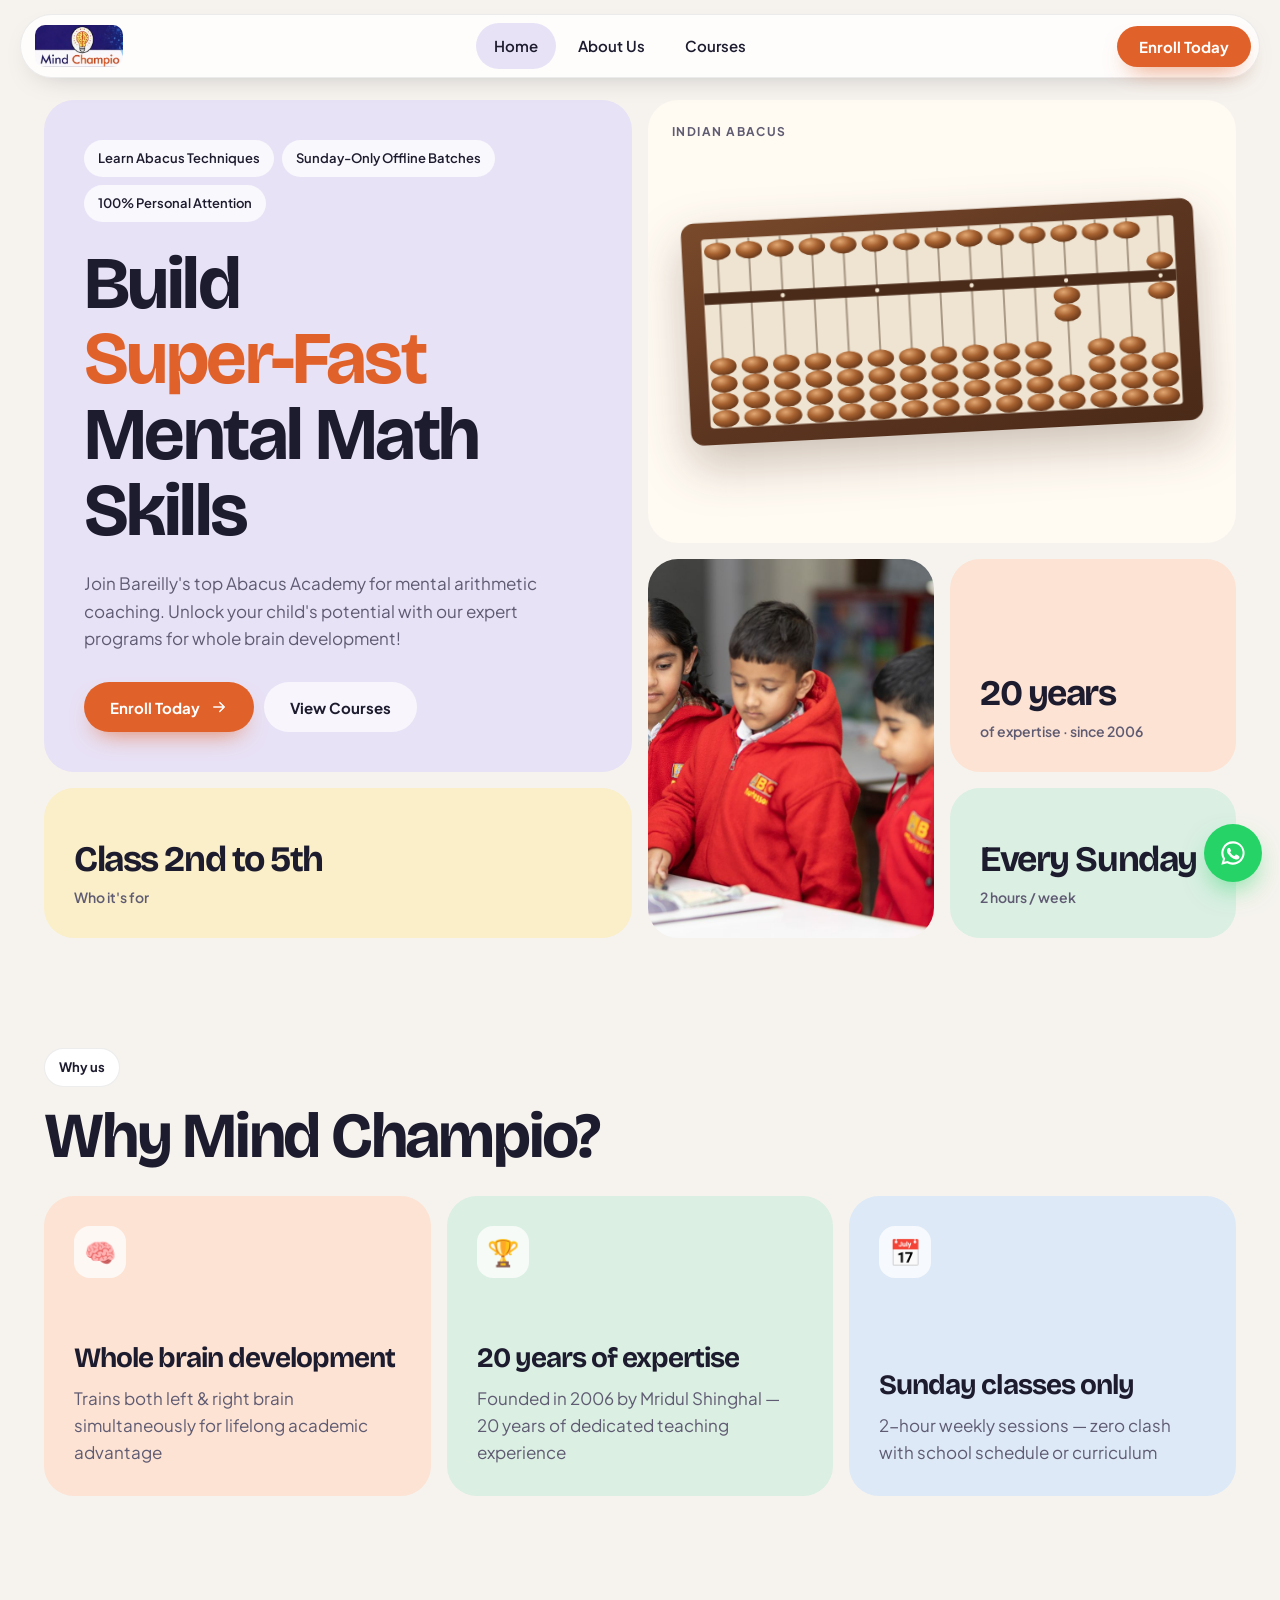
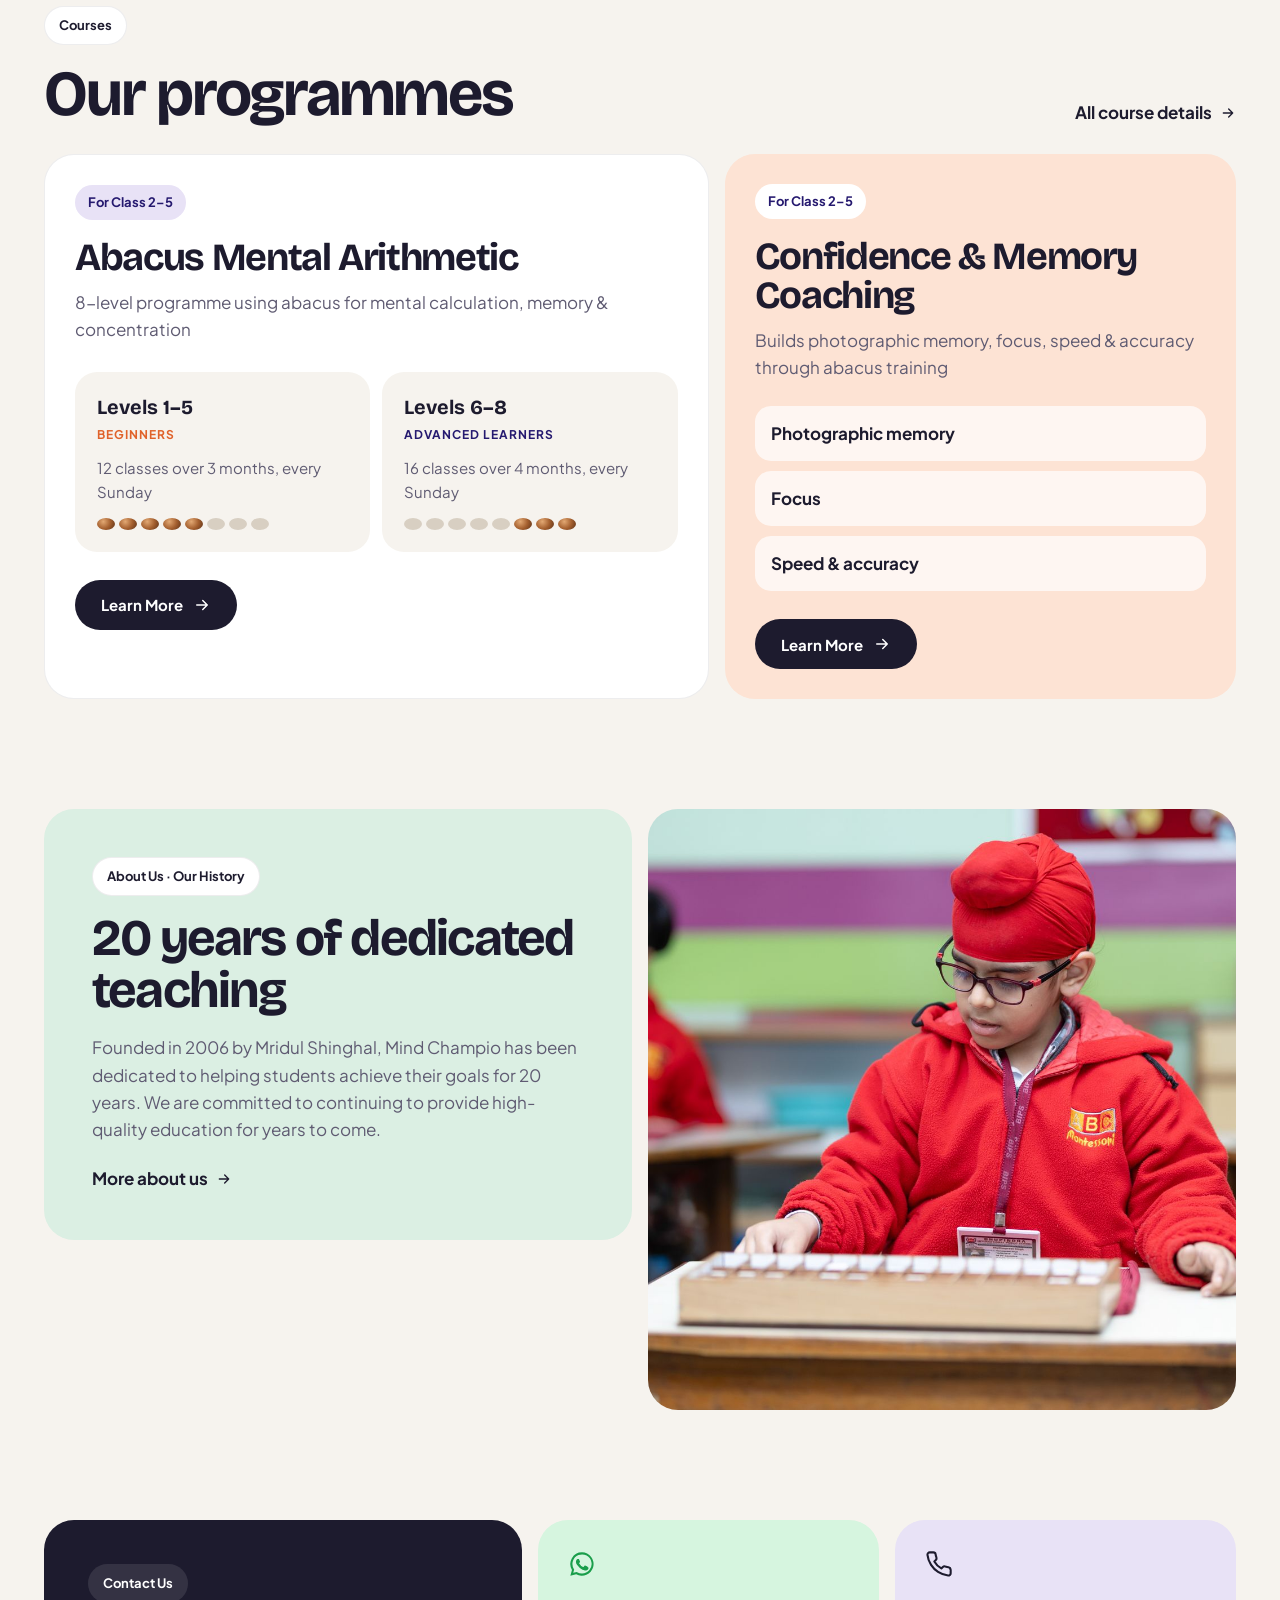
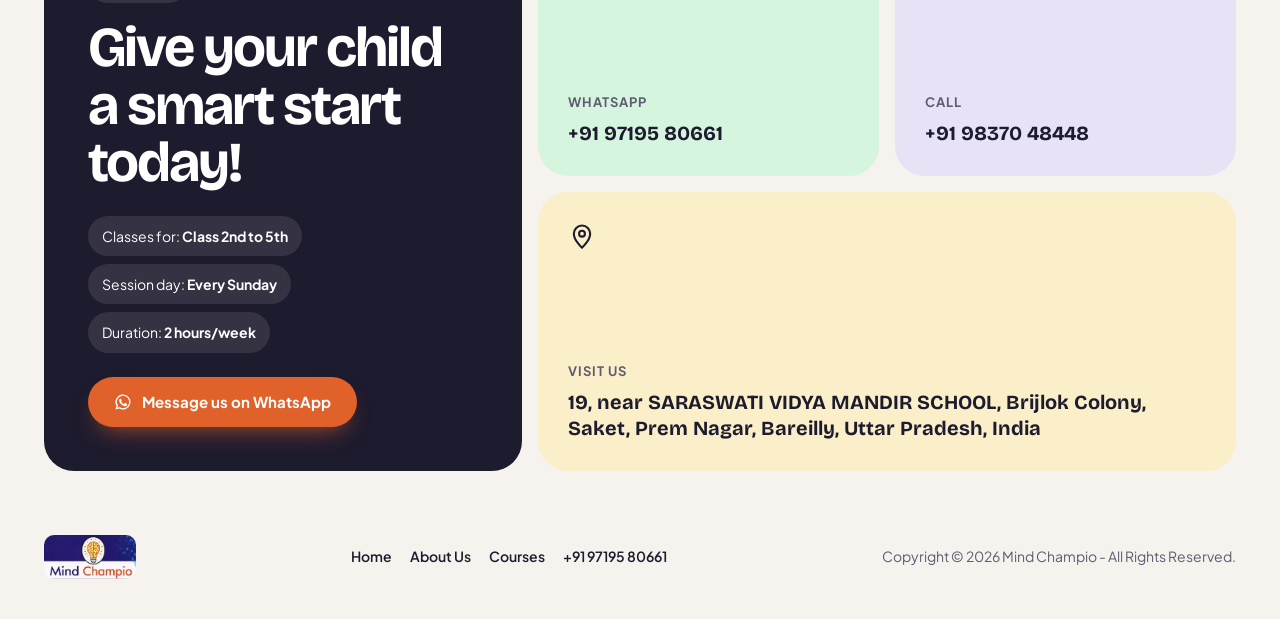
==== commit 34f5b414: "Redesign site in Bento Pastel style; drop Vedic Math wording New pastel bento layout for Home, About" ====
--- a/index.html
+++ b/index.html
@@ -1,191 +1,67 @@
 <!doctype html>
 <html lang="en-IN" class="no-js">
 <head>
-  <meta charset="utf-8">
-  <meta name="viewport" content="width=device-width, initial-scale=1">
-  <title>Mind Champio | Abacus &amp; Vedic Math Classes in Bareilly</title>
-  <meta name="description" content="Join Bareilly's top Abacus Academy for mental arithmetic coaching. Unlock your child's potential with our expert programs for whole brain development!">
-  <meta property="og:title" content="Mind Champio">
-  <meta property="og:description" content="Learn Vedic Math &amp; Abacus Techniques | Sunday-Only Offline Batches | 100% Personal Attention">
-  <meta property="og:type" content="website">
-  <meta property="og:url" content="https://mindchampio.com/">
-  <meta property="og:image" content="https://mindchampio.com/assets/logo.jpeg">
-  <meta property="og:locale" content="en_IN">
-  <link rel="icon" type="image/png" sizes="32x32" href="assets/favicon-32.png">
-  <link rel="apple-touch-icon" href="assets/favicon.png">
-  <link rel="preconnect" href="https://fonts.googleapis.com">
-  <link rel="preconnect" href="https://fonts.gstatic.com" crossorigin>
-  <link href="https://fonts.googleapis.com/css2?family=Plus+Jakarta+Sans:wght@400;500;600;700;800&family=Fraunces:opsz,wght@9..144,500;9..144,600&display=swap" rel="stylesheet">
-  <link rel="stylesheet" href="assets/style.css">
+<meta charset="utf-8">
+<meta name="viewport" content="width=device-width, initial-scale=1">
+<title>Mind Champio | Abacus Classes in Bareilly</title>
+<meta name="description" content="Join Bareilly's top Abacus Academy for mental arithmetic coaching. Unlock your child's potential with our expert programs for whole brain development!">
+<meta property="og:title" content="Mind Champio">
+<meta property="og:description" content="Learn Abacus Techniques | Sunday-Only Offline Batches | 100% Personal Attention">
+<meta property="og:type" content="website">
+<meta property="og:url" content="https://mindchampio.com/">
+<meta property="og:image" content="https://mindchampio.com/assets/logo.jpeg">
+<meta property="og:locale" content="en_IN">
+<link rel="icon" type="image/png" sizes="32x32" href="assets/favicon-32.png">
+<link rel="apple-touch-icon" href="assets/favicon.png">
+<link rel="preconnect" href="https://fonts.googleapis.com"><link rel="preconnect" href="https://fonts.gstatic.com" crossorigin>
+<link href="https://fonts.googleapis.com/css2?family=Bricolage+Grotesque:opsz,wght@12..96,600;12..96,700&family=Plus+Jakarta+Sans:wght@400;500;600;700&display=swap" rel="stylesheet">
+<link rel="stylesheet" href="assets/style.css">
 </head>
-<body>
-
-<header class="site-header">
-  <div class="container header-inner">
-    <a class="brand" href="index.html" aria-label="Mind Champio home"><img src="assets/logo.jpeg" alt="Mind Champio" width="497" height="237"></a>
-    <nav class="nav" aria-label="Main">
-      <a href="index.html" aria-current="page">Home</a>
-      <a href="about.html">About Us</a>
-      <a href="courses.html">Courses</a>
-      <a class="btn btn-primary nav-cta" href="https://wa.me/919719580661?text=Hi%20Mind%20Champio%2C%20I%27d%20like%20to%20enrol%20my%20child." target="_blank" rel="noopener">Enroll Today</a>
-    </nav>
-    <a class="btn btn-primary header-cta" href="https://wa.me/919719580661?text=Hi%20Mind%20Champio%2C%20I%27d%20like%20to%20enrol%20my%20child." target="_blank" rel="noopener">Enroll Today</a>
-    <button class="menu-btn" aria-label="Open menu" aria-expanded="false"><span></span></button>
-  </div>
-</header>
-
-<main>
-  <!-- Hero -->
-  <section class="hero">
-    <div class="container hero-grid">
-      <div class="reveal">
-        <div class="pills">
-          <span class="pill"><i></i>Learn Vedic Math &amp; Abacus Techniques</span>
-          <span class="pill"><i></i>Sunday-Only Offline Batches</span>
-          <span class="pill"><i></i>100% Personal Attention</span>
-        </div>
-        <h1>Build <em>Super-Fast</em> Mental Math Skills</h1>
-        <p class="lead">Join Bareilly's top Abacus Academy for mental arithmetic coaching. Unlock your child's potential with our expert programs for whole brain development!</p>
-        <div class="hero-actions">
-          <a class="btn btn-primary" href="https://wa.me/919719580661?text=Hi%20Mind%20Champio%2C%20I%27d%20like%20to%20enrol%20my%20child." target="_blank" rel="noopener">
-            Enroll Today
-            <svg viewBox="0 0 24 24" fill="none" stroke="currentColor" stroke-width="2.2" stroke-linecap="round" stroke-linejoin="round"><path d="M5 12h14M13 6l6 6-6 6"/></svg>
-          </a>
-          <a class="btn btn-ghost" href="courses.html">View Courses</a>
-        </div>
-      </div>
-
-      <div class="hero-media reveal">
-        <div class="photo art"><svg class="soroban-art" viewBox="0 0 622 272" role="img" aria-label="Brown Indian classroom abacus with one upper and four lower beads on each rod"><defs><linearGradient id="woodh" x1="0" y1="0" x2="1" y2="1"><stop offset="0" stop-color="#7a4a2b"/><stop offset=".5" stop-color="#5c3520"/><stop offset="1" stop-color="#4a2a18"/></linearGradient><radialGradient id="beadh" cx=".38" cy=".3" r=".8"><stop offset="0" stop-color="#e2a873"/><stop offset=".45" stop-color="#a5602f"/><stop offset="1" stop-color="#5a2f15"/></radialGradient></defs><rect x="2" y="2" width="618" height="268" rx="16" fill="url(#woodh)"/><rect x="26" y="22" width="570" height="228" rx="4" fill="#efe4d2"/><line x1="45.0" y1="22" x2="45.0" y2="250" stroke="#a89884" stroke-width="2.4"/><line x1="83.0" y1="22" x2="83.0" y2="250" stroke="#a89884" stroke-width="2.4"/><line x1="121.0" y1="22" x2="121.0" y2="250" stroke="#a89884" stroke-width="2.4"/><line x1="159.0" y1="22" x2="159.0" y2="250" stroke="#a89884" stroke-width="2.4"/><line x1="197.0" y1="22" x2="197.0" y2="250" stroke="#a89884" stroke-width="2.4"/><line x1="235.0" y1="22" x2="235.0" y2="250" stroke="#a89884" stroke-width="2.4"/><line x1="273.0" y1="22" x2="273.0" y2="250" stroke="#a89884" stroke-width="2.4"/><line x1="311.0" y1="22" x2="311.0" y2="250" stroke="#a89884" stroke-width="2.4"/><line x1="349.0" y1="22" x2="349.0" y2="250" stroke="#a89884" stroke-width="2.4"/><line x1="387.0" y1="22" x2="387.0" y2="250" stroke="#a89884" stroke-width="2.4"/><line x1="425.0" y1="22" x2="425.0" y2="250" stroke="#a89884" stroke-width="2.4"/><line x1="463.0" y1="22" x2="463.0" y2="250" stroke="#a89884" stroke-width="2.4"/><line x1="501.0" y1="22" x2="501.0" y2="250" stroke="#a89884" stroke-width="2.4"/><line x1="539.0" y1="22" x2="539.0" y2="250" stroke="#a89884" stroke-width="2.4"/><line x1="577.0" y1="22" x2="577.0" y2="250" stroke="#a89884" stroke-width="2.4"/><rect x="26" y="87" width="570" height="14" fill="#4a2a18"/><circle cx="121.0" cy="94" r="2.6" fill="#f2e6d2"/><circle cx="235.0" cy="94" r="2.6" fill="#f2e6d2"/><circle cx="349.0" cy="94" r="2.6" fill="#f2e6d2"/><circle cx="463.0" cy="94" r="2.6" fill="#f2e6d2"/><circle cx="577.0" cy="94" r="2.6" fill="#f2e6d2"/><ellipse cx="45.0" cy="37" rx="16" ry="10.5" fill="url(#beadh)"/><ellipse cx="45.0" cy="176" rx="16" ry="10.5" fill="url(#beadh)"/><ellipse cx="45.0" cy="197" rx="16" ry="10.5" fill="url(#beadh)"/><ellipse cx="45.0" cy="218" rx="16" ry="10.5" fill="url(#beadh)"/><ellipse cx="45.0" cy="239" rx="16" ry="10.5" fill="url(#beadh)"/><ellipse cx="83.0" cy="37" rx="16" ry="10.5" fill="url(#beadh)"/><ellipse cx="83.0" cy="176" rx="16" ry="10.5" fill="url(#beadh)"/><ellipse cx="83.0" cy="197" rx="16" ry="10.5" fill="url(#beadh)"/><ellipse cx="83.0" cy="218" rx="16" ry="10.5" fill="url(#beadh)"/><ellipse cx="83.0" cy="239" rx="16" ry="10.5" fill="url(#beadh)"/><ellipse cx="121.0" cy="37" rx="16" ry="10.5" fill="url(#beadh)"/><ellipse cx="121.0" cy="176" rx="16" ry="10.5" fill="url(#beadh)"/><ellipse cx="121.0" cy="197" rx="16" ry="10.5" fill="url(#beadh)"/><ellipse cx="121.0" cy="218" rx="16" ry="10.5" fill="url(#beadh)"/><ellipse cx="121.0" cy="239" rx="16" ry="10.5" fill="url(#beadh)"/><ellipse cx="159.0" cy="37" rx="16" ry="10.5" fill="url(#beadh)"/><ellipse cx="159.0" cy="176" rx="16" ry="10.5" fill="url(#beadh)"/><ellipse cx="159.0" cy="197" rx="16" ry="10.5" fill="url(#beadh)"/><ellipse cx="159.0" cy="218" rx="16" ry="10.5" fill="url(#beadh)"/><ellipse cx="159.0" cy="239" rx="16" ry="10.5" fill="url(#beadh)"/><ellipse cx="197.0" cy="37" rx="16" ry="10.5" fill="url(#beadh)"/><ellipse cx="197.0" cy="176" rx="16" ry="10.5" fill="url(#beadh)"/><ellipse cx="197.0" cy="197" rx="16" ry="10.5" fill="url(#beadh)"/><ellipse cx="197.0" cy="218" rx="16" ry="10.5" fill="url(#beadh)"/><ellipse cx="197.0" cy="239" rx="16" ry="10.5" fill="url(#beadh)"/><ellipse cx="235.0" cy="37" rx="16" ry="10.5" fill="url(#beadh)"/><ellipse cx="235.0" cy="176" rx="16" ry="10.5" fill="url(#beadh)"/><ellipse cx="235.0" cy="197" rx="16" ry="10.5" fill="url(#beadh)"/><ellipse cx="235.0" cy="218" rx="16" ry="10.5" fill="url(#beadh)"/><ellipse cx="235.0" cy="239" rx="16" ry="10.5" fill="url(#beadh)"/><ellipse cx="273.0" cy="37" rx="16" ry="10.5" fill="url(#beadh)"/><ellipse cx="273.0" cy="176" rx="16" ry="10.5" fill="url(#beadh)"/><ellipse cx="273.0" cy="197" rx="16" ry="10.5" fill="url(#beadh)"/><ellipse cx="273.0" cy="218" rx="16" ry="10.5" fill="url(#beadh)"/><ellipse cx="273.0" cy="239" rx="16" ry="10.5" fill="url(#beadh)"/><ellipse cx="311.0" cy="37" rx="16" ry="10.5" fill="url(#beadh)"/><ellipse cx="311.0" cy="176" rx="16" ry="10.5" fill="url(#beadh)"/><ellipse cx="311.0" cy="197" rx="16" ry="10.5" fill="url(#beadh)"/><ellipse cx="311.0" cy="218" rx="16" ry="10.5" fill="url(#beadh)"/><ellipse cx="311.0" cy="239" rx="16" ry="10.5" fill="url(#beadh)"/><ellipse cx="349.0" cy="37" rx="16" ry="10.5" fill="url(#beadh)"/><ellipse cx="349.0" cy="176" rx="16" ry="10.5" fill="url(#beadh)"/><ellipse cx="349.0" cy="197" rx="16" ry="10.5" fill="url(#beadh)"/><ellipse cx="349.0" cy="218" rx="16" ry="10.5" fill="url(#beadh)"/><ellipse cx="349.0" cy="239" rx="16" ry="10.5" fill="url(#beadh)"/><ellipse cx="387.0" cy="37" rx="16" ry="10.5" fill="url(#beadh)"/><ellipse cx="387.0" cy="176" rx="16" ry="10.5" fill="url(#beadh)"/><ellipse cx="387.0" cy="197" rx="16" ry="10.5" fill="url(#beadh)"/><ellipse cx="387.0" cy="218" rx="16" ry="10.5" fill="url(#beadh)"/><ellipse cx="387.0" cy="239" rx="16" ry="10.5" fill="url(#beadh)"/><ellipse cx="425.0" cy="37" rx="16" ry="10.5" fill="url(#beadh)"/><ellipse cx="425.0" cy="176" rx="16" ry="10.5" fill="url(#beadh)"/><ellipse cx="425.0" cy="197" rx="16" ry="10.5" fill="url(#beadh)"/><ellipse cx="425.0" cy="218" rx="16" ry="10.5" fill="url(#beadh)"/><ellipse cx="425.0" cy="239" rx="16" ry="10.5" fill="url(#beadh)"/><ellipse cx="463.0" cy="37" rx="16" ry="10.5" fill="url(#beadh)"/><ellipse cx="463.0" cy="112" rx="16" ry="10.5" fill="url(#beadh)"/><ellipse cx="463.0" cy="133" rx="16" ry="10.5" fill="url(#beadh)"/><ellipse cx="463.0" cy="218" rx="16" ry="10.5" fill="url(#beadh)"/><ellipse cx="463.0" cy="239" rx="16" ry="10.5" fill="url(#beadh)"/><ellipse cx="501.0" cy="37" rx="16" ry="10.5" fill="url(#beadh)"/><ellipse cx="501.0" cy="176" rx="16" ry="10.5" fill="url(#beadh)"/><ellipse cx="501.0" cy="197" rx="16" ry="10.5" fill="url(#beadh)"/><ellipse cx="501.0" cy="218" rx="16" ry="10.5" fill="url(#beadh)"/><ellipse cx="501.0" cy="239" rx="16" ry="10.5" fill="url(#beadh)"/><ellipse cx="539.0" cy="37" rx="16" ry="10.5" fill="url(#beadh)"/><ellipse cx="539.0" cy="176" rx="16" ry="10.5" fill="url(#beadh)"/><ellipse cx="539.0" cy="197" rx="16" ry="10.5" fill="url(#beadh)"/><ellipse cx="539.0" cy="218" rx="16" ry="10.5" fill="url(#beadh)"/><ellipse cx="539.0" cy="239" rx="16" ry="10.5" fill="url(#beadh)"/><ellipse cx="577.0" cy="76" rx="16" ry="10.5" fill="url(#beadh)"/><ellipse cx="577.0" cy="112" rx="16" ry="10.5" fill="url(#beadh)"/><ellipse cx="577.0" cy="197" rx="16" ry="10.5" fill="url(#beadh)"/><ellipse cx="577.0" cy="218" rx="16" ry="10.5" fill="url(#beadh)"/><ellipse cx="577.0" cy="239" rx="16" ry="10.5" fill="url(#beadh)"/></svg></div>
-        <div class="float-card float-a">
-          <span class="ic"><svg viewBox="0 0 24 24" fill="none" stroke="currentColor" stroke-width="2" stroke-linecap="round" stroke-linejoin="round"><circle cx="12" cy="8" r="6"/><path d="M8.2 13.2 7 22l5-3 5 3-1.2-8.8"/></svg></span>
-          <div><b>20 years</b><small>of expertise · since 2006</small></div>
-        </div>
-        <div class="float-card float-b">
-          <span class="ic"><svg viewBox="0 0 24 24" fill="none" stroke="currentColor" stroke-width="2" stroke-linecap="round" stroke-linejoin="round"><rect x="3" y="4" width="18" height="18" rx="3"/><path d="M16 2v4M8 2v4M3 10h18"/></svg></span>
-          <div><b>Every Sunday</b><small>2 hours / week</small></div>
-        </div>
-      </div>
-    </div>
-  </section>
-
-  <!-- Stats -->
-  <div class="stats">
-    <div class="container">
-      <div class="stats-grid reveal">
-        <div class="stat"><small>Classes for</small><b>Class 2nd to 5th</b></div>
-        <div class="stat"><small>Session day</small><b>Every Sunday</b></div>
-        <div class="stat"><small>Duration</small><b>2 hours/week</b></div>
-        <div class="stat"><small>Founded</small><b>2006</b></div>
-      </div>
-    </div>
-  </div>
-
-  <!-- Why -->
-  <section id="why">
-    <div class="container">
-      <div class="section-head reveal">
-        <span class="eyebrow">Why us</span>
-        <h2>Why Mind Champio?</h2>
-      </div>
-      <div class="cards">
-        <article class="card reveal">
-          <div class="ic" aria-hidden="true">🧠</div>
-          <h3>Whole brain development</h3>
-          <p>Trains both left &amp; right brain simultaneously for lifelong academic advantage</p>
-        </article>
-        <article class="card reveal">
-          <div class="ic" aria-hidden="true">🏆</div>
-          <h3>20 years of expertise</h3>
-          <p>Founded in 2006 by Mridul Shinghal — 20 years of dedicated teaching experience</p>
-        </article>
-        <article class="card reveal">
-          <div class="ic" aria-hidden="true">📅</div>
-          <h3>Sunday classes only</h3>
-          <p>2-hour weekly sessions — zero clash with school schedule or curriculum</p>
-        </article>
-      </div>
-    </div>
-  </section>
-
-  <!-- Gallery -->
-  <section style="padding-top:0">
-    <div class="container gallery">
-      <figure class="reveal"><img src="assets/students-group.jpg" alt="Three students in school uniform working together at a classroom table" loading="lazy" width="1600" height="900"></figure>
-      <figure class="reveal"><img src="assets/student-focus.jpg" alt="Student concentrating on a learning activity in class" loading="lazy" width="1600" height="1067"></figure>
-    </div>
-  </section>
-
-  <!-- Contact -->
-  <div class="cta" id="contact">
-    <div class="container">
-      <div class="cta-box reveal">
-        <div>
-          <span class="eyebrow">Contact Us</span>
-          <h2>Give your child a smart start today!</h2>
-          <div class="cta-facts">
-            <div><small>Classes for</small><b>Class 2nd to 5th</b></div>
-            <div><small>Session day</small><b>Every Sunday</b></div>
-            <div><small>Duration</small><b>2 hours/week</b></div>
-          </div>
-          <div class="cta-actions">
-            <a class="btn btn-primary" href="https://wa.me/919719580661?text=Hi%20Mind%20Champio%2C%20I%27d%20like%20to%20enrol%20my%20child." target="_blank" rel="noopener">
-              <svg viewBox="0 0 24 24" fill="currentColor"><path d="M12 2a10 10 0 0 0-8.6 15.1L2 22l5-1.3A10 10 0 1 0 12 2Zm0 18.2a8.2 8.2 0 0 1-4.2-1.2l-.3-.2-3 .8.8-2.9-.2-.3A8.2 8.2 0 1 1 12 20.2Zm4.5-6.1c-.2-.1-1.5-.7-1.7-.8s-.4-.1-.6.1-.7.8-.8 1-.3.2-.5.1a6.7 6.7 0 0 1-3.3-2.9c-.3-.4.3-.4.7-1.3.1-.2 0-.3 0-.4l-.8-1.8c-.2-.5-.4-.4-.6-.4h-.5a1 1 0 0 0-.7.3 3 3 0 0 0-.9 2.2 5.2 5.2 0 0 0 1.1 2.7 11.8 11.8 0 0 0 4.5 4c1.7.7 2.3.8 3.2.6a2.7 2.7 0 0 0 1.8-1.2 2.2 2.2 0 0 0 .1-1.3c0-.1-.2-.2-.4-.3Z"/></svg>
-              Message us on WhatsApp
-            </a>
-          </div>
-        </div>
-        <ul class="contact-list">
-          <li><a href="https://www.google.com/maps/search/?api=1&amp;query=19%2C+near+Saraswati+Vidya+Mandir+School%2C+Brijlok+Colony%2C+Saket%2C+Prem+Nagar%2C+Bareilly%2C+Uttar+Pradesh" target="_blank" rel="noopener">
-            <svg viewBox="0 0 24 24" fill="none" stroke="currentColor" stroke-width="2" stroke-linecap="round" stroke-linejoin="round"><path d="M12 22s7-6.3 7-12a7 7 0 1 0-14 0c0 5.7 7 12 7 12Z"/><circle cx="12" cy="10" r="2.5"/></svg>
-            <div><small>Visit us</small><span>19, near SARASWATI VIDYA MANDIR SCHOOL, Brijlok Colony, Saket, Prem Nagar, Bareilly, Uttar Pradesh, India</span></div>
-          </a></li>
-          <li><a href="tel:+919837048448">
-            <svg viewBox="0 0 24 24" fill="none" stroke="currentColor" stroke-width="2" stroke-linecap="round" stroke-linejoin="round"><path d="M22 16.9v3a2 2 0 0 1-2.2 2 19.8 19.8 0 0 1-8.6-3.1 19.5 19.5 0 0 1-6-6A19.8 19.8 0 0 1 2.1 4.2 2 2 0 0 1 4.1 2h3a2 2 0 0 1 2 1.7c.1.9.4 1.8.7 2.7a2 2 0 0 1-.5 2.1L8 9.8a16 16 0 0 0 6 6l1.3-1.3a2 2 0 0 1 2.1-.4c.9.3 1.8.6 2.7.7a2 2 0 0 1 1.7 2Z"/></svg>
-            <div><small>Call</small><span>+91 98370 48448</span></div>
-          </a></li>
-          <li><a href="tel:+919719580661">
-            <svg viewBox="0 0 24 24" fill="none" stroke="currentColor" stroke-width="2" stroke-linecap="round" stroke-linejoin="round"><path d="M22 16.9v3a2 2 0 0 1-2.2 2 19.8 19.8 0 0 1-8.6-3.1 19.5 19.5 0 0 1-6-6A19.8 19.8 0 0 1 2.1 4.2 2 2 0 0 1 4.1 2h3a2 2 0 0 1 2 1.7c.1.9.4 1.8.7 2.7a2 2 0 0 1-.5 2.1L8 9.8a16 16 0 0 0 6 6l1.3-1.3a2 2 0 0 1 2.1-.4c.9.3 1.8.6 2.7.7a2 2 0 0 1 1.7 2Z"/></svg>
-            <div><small>Call / WhatsApp</small><span>+91 97195 80661</span></div>
-          </a></li>
-        </ul>
-      </div>
-    </div>
-  </div>
-</main>
-
-<footer class="site-footer">
-  <div class="container">
-    <div class="footer-grid">
-      <div>
-        <img src="assets/logo.jpeg" alt="Mind Champio" width="497" height="237" loading="lazy">
-        <p style="margin-top:18px;max-width:340px">Learn Vedic Math &amp; Abacus Techniques | Sunday-Only Offline Batches | 100% Personal Attention</p>
-      </div>
-      <div>
-        <h4>Explore</h4>
-        <ul>
-          <li><a href="index.html">Home</a></li>
-          <li><a href="about.html">About Us</a></li>
-          <li><a href="courses.html">Courses</a></li>
-        </ul>
-      </div>
-      <div>
-        <h4>Contact</h4>
-        <ul>
-          <li><a href="tel:+919837048448">+91 98370 48448</a></li>
-          <li><a href="tel:+919719580661">+91 97195 80661</a></li>
-          <li><a href="https://wa.me/919719580661" target="_blank" rel="noopener">WhatsApp</a></li>
-        </ul>
-      </div>
-    </div>
-    <div class="footer-bottom">Copyright © 2026 Mind Champio - All Rights Reserved.</div>
-  </div>
-</footer>
-
-<a class="wa-float" href="https://wa.me/919719580661?text=Hi%20Mind%20Champio%2C%20I%27d%20like%20to%20enrol%20my%20child." target="_blank" rel="noopener" aria-label="Message us on WhatsApp">
-  <svg viewBox="0 0 24 24" fill="currentColor"><path d="M12 2a10 10 0 0 0-8.6 15.1L2 22l5-1.3A10 10 0 1 0 12 2Zm0 18.2a8.2 8.2 0 0 1-4.2-1.2l-.3-.2-3 .8.8-2.9-.2-.3A8.2 8.2 0 1 1 12 20.2Zm4.5-6.1c-.2-.1-1.5-.7-1.7-.8s-.4-.1-.6.1-.7.8-.8 1-.3.2-.5.1a6.7 6.7 0 0 1-3.3-2.9c-.3-.4.3-.4.7-1.3.1-.2 0-.3 0-.4l-.8-1.8c-.2-.5-.4-.4-.6-.4h-.5a1 1 0 0 0-.7.3 3 3 0 0 0-.9 2.2 5.2 5.2 0 0 0 1.1 2.7 11.8 11.8 0 0 0 4.5 4c1.7.7 2.3.8 3.2.6a2.7 2.7 0 0 0 1.8-1.2 2.2 2.2 0 0 0 .1-1.3c0-.1-.2-.2-.4-.3Z"/></svg>
-</a>
-
+<body><header><div class="hd">
+<a class="logo" href="index.html" aria-label="Mind Champio home"><img src="assets/logo.jpeg" alt="Mind Champio" width="497" height="237"></a>
+<nav class="nav" aria-label="Main"><a href="index.html" aria-current="page">Home</a><a href="about.html">About Us</a><a href="courses.html">Courses</a></nav>
+<a class="btn btn-or" href="https://wa.me/919719580661?text=Hi%20Mind%20Champio%2C%20I%27d%20like%20to%20enrol%20my%20child." target="_blank" rel="noopener">Enroll Today</a>
+<button class="menu" aria-label="Open menu" aria-expanded="false"><span></span></button>
+</div></header>
+<main><div class="wrap">
+<div class="bento">
+<div class="tile t-hero rv"><div class="chips"><span>Learn Abacus Techniques</span><span>Sunday-Only Offline Batches</span><span>100% Personal Attention</span></div>
+<div><h1>Build <span>Super-Fast</span> Mental Math Skills</h1><p>Join Bareilly's top Abacus Academy for mental arithmetic coaching. Unlock your child's potential with our expert programs for whole brain development!</p>
+<div class="cta"><a class="btn btn-or" href="https://wa.me/919719580661?text=Hi%20Mind%20Champio%2C%20I%27d%20like%20to%20enrol%20my%20child." target="_blank" rel="noopener">Enroll Today <svg viewBox="0 0 24 24" fill="none" stroke="currentColor" stroke-width="2" stroke-linecap="round" stroke-linejoin="round" aria-hidden="true"><path d="M5 12h14M13 6l6 6-6 6"/></svg></a><a class="btn btn-soft" href="courses.html">View Courses</a></div></div></div>
+<div class="tile t-abacus rv"><small>Indian abacus</small><svg class="soroban" viewBox="0 0 622 272" role="img" aria-label="Brown Indian classroom abacus with one upper and four lower beads on each rod, set to 2006"><defs><linearGradient id="wdh" x1="0" y1="0" x2="1" y2="1"><stop offset="0" stop-color="#7a4a2b"/><stop offset=".5" stop-color="#5c3520"/><stop offset="1" stop-color="#4a2a18"/></linearGradient><radialGradient id="bdh" cx=".38" cy=".3" r=".8"><stop offset="0" stop-color="#e2a873"/><stop offset=".45" stop-color="#a5602f"/><stop offset="1" stop-color="#5a2f15"/></radialGradient></defs><rect x="2" y="2" width="618" height="268" rx="16" fill="url(#wdh)"/><rect x="26" y="22" width="570" height="228" rx="4" fill="#efe4d2"/><line x1="45.0" y1="22" x2="45.0" y2="250" stroke="#a89884" stroke-width="2.4"/><line x1="83.0" y1="22" x2="83.0" y2="250" stroke="#a89884" stroke-width="2.4"/><line x1="121.0" y1="22" x2="121.0" y2="250" stroke="#a89884" stroke-width="2.4"/><line x1="159.0" y1="22" x2="159.0" y2="250" stroke="#a89884" stroke-width="2.4"/><line x1="197.0" y1="22" x2="197.0" y2="250" stroke="#a89884" stroke-width="2.4"/><line x1="235.0" y1="22" x2="235.0" y2="250" stroke="#a89884" stroke-width="2.4"/><line x1="273.0" y1="22" x2="273.0" y2="250" stroke="#a89884" stroke-width="2.4"/><line x1="311.0" y1="22" x2="311.0" y2="250" stroke="#a89884" stroke-width="2.4"/><line x1="349.0" y1="22" x2="349.0" y2="250" stroke="#a89884" stroke-width="2.4"/><line x1="387.0" y1="22" x2="387.0" y2="250" stroke="#a89884" stroke-width="2.4"/><line x1="425.0" y1="22" x2="425.0" y2="250" stroke="#a89884" stroke-width="2.4"/><line x1="463.0" y1="22" x2="463.0" y2="250" stroke="#a89884" stroke-width="2.4"/><line x1="501.0" y1="22" x2="501.0" y2="250" stroke="#a89884" stroke-width="2.4"/><line x1="539.0" y1="22" x2="539.0" y2="250" stroke="#a89884" stroke-width="2.4"/><line x1="577.0" y1="22" x2="577.0" y2="250" stroke="#a89884" stroke-width="2.4"/><rect x="26" y="87" width="570" height="14" fill="#4a2a18"/><circle cx="121.0" cy="94" r="2.6" fill="#f2e6d2"/><circle cx="235.0" cy="94" r="2.6" fill="#f2e6d2"/><circle cx="349.0" cy="94" r="2.6" fill="#f2e6d2"/><circle cx="463.0" cy="94" r="2.6" fill="#f2e6d2"/><circle cx="577.0" cy="94" r="2.6" fill="#f2e6d2"/><ellipse cx="45.0" cy="37" rx="16" ry="10.5" fill="url(#bdh)"/><ellipse cx="45.0" cy="176" rx="16" ry="10.5" fill="url(#bdh)"/><ellipse cx="45.0" cy="197" rx="16" ry="10.5" fill="url(#bdh)"/><ellipse cx="45.0" cy="218" rx="16" ry="10.5" fill="url(#bdh)"/><ellipse cx="45.0" cy="239" rx="16" ry="10.5" fill="url(#bdh)"/><ellipse cx="83.0" cy="37" rx="16" ry="10.5" fill="url(#bdh)"/><ellipse cx="83.0" cy="176" rx="16" ry="10.5" fill="url(#bdh)"/><ellipse cx="83.0" cy="197" rx="16" ry="10.5" fill="url(#bdh)"/><ellipse cx="83.0" cy="218" rx="16" ry="10.5" fill="url(#bdh)"/><ellipse cx="83.0" cy="239" rx="16" ry="10.5" fill="url(#bdh)"/><ellipse cx="121.0" cy="37" rx="16" ry="10.5" fill="url(#bdh)"/><ellipse cx="121.0" cy="176" rx="16" ry="10.5" fill="url(#bdh)"/><ellipse cx="121.0" cy="197" rx="16" ry="10.5" fill="url(#bdh)"/><ellipse cx="121.0" cy="218" rx="16" ry="10.5" fill="url(#bdh)"/><ellipse cx="121.0" cy="239" rx="16" ry="10.5" fill="url(#bdh)"/><ellipse cx="159.0" cy="37" rx="16" ry="10.5" fill="url(#bdh)"/><ellipse cx="159.0" cy="176" rx="16" ry="10.5" fill="url(#bdh)"/><ellipse cx="159.0" cy="197" rx="16" ry="10.5" fill="url(#bdh)"/><ellipse cx="159.0" cy="218" rx="16" ry="10.5" fill="url(#bdh)"/><ellipse cx="159.0" cy="239" rx="16" ry="10.5" fill="url(#bdh)"/><ellipse cx="197.0" cy="37" rx="16" ry="10.5" fill="url(#bdh)"/><ellipse cx="197.0" cy="176" rx="16" ry="10.5" fill="url(#bdh)"/><ellipse cx="197.0" cy="197" rx="16" ry="10.5" fill="url(#bdh)"/><ellipse cx="197.0" cy="218" rx="16" ry="10.5" fill="url(#bdh)"/><ellipse cx="197.0" cy="239" rx="16" ry="10.5" fill="url(#bdh)"/><ellipse cx="235.0" cy="37" rx="16" ry="10.5" fill="url(#bdh)"/><ellipse cx="235.0" cy="176" rx="16" ry="10.5" fill="url(#bdh)"/><ellipse cx="235.0" cy="197" rx="16" ry="10.5" fill="url(#bdh)"/><ellipse cx="235.0" cy="218" rx="16" ry="10.5" fill="url(#bdh)"/><ellipse cx="235.0" cy="239" rx="16" ry="10.5" fill="url(#bdh)"/><ellipse cx="273.0" cy="37" rx="16" ry="10.5" fill="url(#bdh)"/><ellipse cx="273.0" cy="176" rx="16" ry="10.5" fill="url(#bdh)"/><ellipse cx="273.0" cy="197" rx="16" ry="10.5" fill="url(#bdh)"/><ellipse cx="273.0" cy="218" rx="16" ry="10.5" fill="url(#bdh)"/><ellipse cx="273.0" cy="239" rx="16" ry="10.5" fill="url(#bdh)"/><ellipse cx="311.0" cy="37" rx="16" ry="10.5" fill="url(#bdh)"/><ellipse cx="311.0" cy="176" rx="16" ry="10.5" fill="url(#bdh)"/><ellipse cx="311.0" cy="197" rx="16" ry="10.5" fill="url(#bdh)"/><ellipse cx="311.0" cy="218" rx="16" ry="10.5" fill="url(#bdh)"/><ellipse cx="311.0" cy="239" rx="16" ry="10.5" fill="url(#bdh)"/><ellipse cx="349.0" cy="37" rx="16" ry="10.5" fill="url(#bdh)"/><ellipse cx="349.0" cy="176" rx="16" ry="10.5" fill="url(#bdh)"/><ellipse cx="349.0" cy="197" rx="16" ry="10.5" fill="url(#bdh)"/><ellipse cx="349.0" cy="218" rx="16" ry="10.5" fill="url(#bdh)"/><ellipse cx="349.0" cy="239" rx="16" ry="10.5" fill="url(#bdh)"/><ellipse cx="387.0" cy="37" rx="16" ry="10.5" fill="url(#bdh)"/><ellipse cx="387.0" cy="176" rx="16" ry="10.5" fill="url(#bdh)"/><ellipse cx="387.0" cy="197" rx="16" ry="10.5" fill="url(#bdh)"/><ellipse cx="387.0" cy="218" rx="16" ry="10.5" fill="url(#bdh)"/><ellipse cx="387.0" cy="239" rx="16" ry="10.5" fill="url(#bdh)"/><ellipse cx="425.0" cy="37" rx="16" ry="10.5" fill="url(#bdh)"/><ellipse cx="425.0" cy="176" rx="16" ry="10.5" fill="url(#bdh)"/><ellipse cx="425.0" cy="197" rx="16" ry="10.5" fill="url(#bdh)"/><ellipse cx="425.0" cy="218" rx="16" ry="10.5" fill="url(#bdh)"/><ellipse cx="425.0" cy="239" rx="16" ry="10.5" fill="url(#bdh)"/><ellipse cx="463.0" cy="37" rx="16" ry="10.5" fill="url(#bdh)"/><ellipse cx="463.0" cy="112" rx="16" ry="10.5" fill="url(#bdh)"/><ellipse cx="463.0" cy="133" rx="16" ry="10.5" fill="url(#bdh)"/><ellipse cx="463.0" cy="218" rx="16" ry="10.5" fill="url(#bdh)"/><ellipse cx="463.0" cy="239" rx="16" ry="10.5" fill="url(#bdh)"/><ellipse cx="501.0" cy="37" rx="16" ry="10.5" fill="url(#bdh)"/><ellipse cx="501.0" cy="176" rx="16" ry="10.5" fill="url(#bdh)"/><ellipse cx="501.0" cy="197" rx="16" ry="10.5" fill="url(#bdh)"/><ellipse cx="501.0" cy="218" rx="16" ry="10.5" fill="url(#bdh)"/><ellipse cx="501.0" cy="239" rx="16" ry="10.5" fill="url(#bdh)"/><ellipse cx="539.0" cy="37" rx="16" ry="10.5" fill="url(#bdh)"/><ellipse cx="539.0" cy="176" rx="16" ry="10.5" fill="url(#bdh)"/><ellipse cx="539.0" cy="197" rx="16" ry="10.5" fill="url(#bdh)"/><ellipse cx="539.0" cy="218" rx="16" ry="10.5" fill="url(#bdh)"/><ellipse cx="539.0" cy="239" rx="16" ry="10.5" fill="url(#bdh)"/><ellipse cx="577.0" cy="76" rx="16" ry="10.5" fill="url(#bdh)"/><ellipse cx="577.0" cy="112" rx="16" ry="10.5" fill="url(#bdh)"/><ellipse cx="577.0" cy="197" rx="16" ry="10.5" fill="url(#bdh)"/><ellipse cx="577.0" cy="218" rx="16" ry="10.5" fill="url(#bdh)"/><ellipse cx="577.0" cy="239" rx="16" ry="10.5" fill="url(#bdh)"/></svg></div>
+<div class="tile t-photo hp rv"><img src="assets/students-group.jpg" alt="Three students in school uniform working together at a classroom table" width="1600" height="900" fetchpriority="high"></div>
+<div class="tile t-stat peach s1 rv"><b>20 years</b><span>of expertise · since 2006</span></div>
+<div class="tile t-stat mint s2 rv"><b>Every Sunday</b><span>2 hours / week</span></div>
+<div class="tile t-stat butter s3 rv"><b>Class 2nd to 5th</b><span>Who it's for</span></div>
+</div>
+<section id="why"><div class="sh rv"><div><span class="label">Why us</span><h2>Why Mind Champio?</h2></div></div>
+<div class="why"><article class="tile peach rv"><div class="ic" aria-hidden="true">🧠</div><div><h3>Whole brain development</h3><p>Trains both left &amp; right brain simultaneously for lifelong academic advantage</p></div></article><article class="tile mint rv"><div class="ic" aria-hidden="true">🏆</div><div><h3>20 years of expertise</h3><p>Founded in 2006 by Mridul Shinghal — 20 years of dedicated teaching experience</p></div></article><article class="tile sky rv"><div class="ic" aria-hidden="true">📅</div><div><h3>Sunday classes only</h3><p>2-hour weekly sessions — zero clash with school schedule or curriculum</p></div></article></div></section>
+<section id="courses"><div class="sh rv"><div><span class="label">Courses</span><h2>Our programmes</h2></div><a class="more" href="courses.html">All course details <svg viewBox="0 0 24 24" fill="none" stroke="currentColor" stroke-width="2" stroke-linecap="round" stroke-linejoin="round" aria-hidden="true"><path d="M5 12h14M13 6l6 6-6 6"/></svg></a></div>
+<div class="courses">
+<div class="tile c-main rv"><span class="pill">For Class 2–5</span><h3 class="ct">Abacus Mental Arithmetic</h3><p>8-level programme using abacus for mental calculation, memory &amp; concentration</p>
+<div class="levels"><div class="lvl"><b>Levels 1–5</b><small>Beginners</small><p>12 classes over 3 months, every Sunday</p><div class="beads" aria-hidden="true"><i class="on"></i><i class="on"></i><i class="on"></i><i class="on"></i><i class="on"></i><i class=""></i><i class=""></i><i class=""></i></div></div>
+<div class="lvl"><b>Levels 6–8</b><small style="color:var(--navy)">Advanced learners</small><p>16 classes over 4 months, every Sunday</p><div class="beads" aria-hidden="true"><i class=""></i><i class=""></i><i class=""></i><i class=""></i><i class=""></i><i class="on"></i><i class="on"></i><i class="on"></i></div></div></div>
+<a class="btn btn-ink" href="https://wa.me/919719580661?text=Hi%20Mind%20Champio%2C%20I%27d%20like%20to%20know%20more%20about%20the%20Abacus%20Mental%20Arithmetic%20course." target="_blank" rel="noopener">Learn More <svg viewBox="0 0 24 24" fill="none" stroke="currentColor" stroke-width="2" stroke-linecap="round" stroke-linejoin="round" aria-hidden="true"><path d="M5 12h14M13 6l6 6-6 6"/></svg></a></div>
+<div class="tile c-side rv"><span class="pill" style="background:#fff">For Class 2–5</span><h3 class="ct">Confidence &amp; Memory Coaching</h3><p>Builds photographic memory, focus, speed &amp; accuracy through abacus training</p>
+<ul><li>Photographic memory</li><li>Focus</li><li>Speed &amp; accuracy</li></ul>
+<a class="btn btn-ink" href="https://wa.me/919719580661?text=Hi%20Mind%20Champio%2C%20I%27d%20like%20to%20know%20more%20about%20Confidence%20%26%20Memory%20Coaching." target="_blank" rel="noopener">Learn More <svg viewBox="0 0 24 24" fill="none" stroke="currentColor" stroke-width="2" stroke-linecap="round" stroke-linejoin="round" aria-hidden="true"><path d="M5 12h14M13 6l6 6-6 6"/></svg></a></div>
+</div></section>
+<section id="about"><div class="about">
+<div class="tile rv"><span class="label">About Us · Our History</span><h2>20 years of dedicated teaching</h2><p>Founded in 2006 by Mridul Shinghal, Mind Champio has been dedicated to helping students achieve their goals for 20 years. We are committed to continuing to provide high-quality education for years to come.</p><a class="more" href="about.html">More about us <svg viewBox="0 0 24 24" fill="none" stroke="currentColor" stroke-width="2" stroke-linecap="round" stroke-linejoin="round" aria-hidden="true"><path d="M5 12h14M13 6l6 6-6 6"/></svg></a></div>
+<div class="tile t-photo rv"><img src="assets/student-focus.jpg" alt="Student concentrating on a learning activity in class" loading="lazy" width="1600" height="1067"></div>
+</div></section>
+<section id="contact"><div class="contact">
+<div class="tile k-head rv"><div><span class="label">Contact Us</span><h2>Give your child a smart start today!</h2></div>
+<div><div class="k-facts"><span>Classes for: <b>Class 2nd to 5th</b></span><span>Session day: <b>Every Sunday</b></span><span>Duration: <b>2 hours/week</b></span></div>
+<a class="btn btn-or" style="margin-top:24px" href="https://wa.me/919719580661?text=Hi%20Mind%20Champio%2C%20I%27d%20like%20to%20enrol%20my%20child." target="_blank" rel="noopener"><svg viewBox="0 0 24 24" fill="currentColor" aria-hidden="true"><path d="M12 2a10 10 0 0 0-8.6 15.1L2 22l5-1.3A10 10 0 1 0 12 2Zm0 18.2a8.2 8.2 0 0 1-4.2-1.2l-.3-.2-3 .8.8-2.9-.2-.3A8.2 8.2 0 1 1 12 20.2Zm4.5-6.1c-.2-.1-1.5-.7-1.7-.8s-.4-.1-.6.1-.7.8-.8 1-.3.2-.5.1a6.7 6.7 0 0 1-3.3-2.9c-.3-.4.3-.4.7-1.3.1-.2 0-.3 0-.4l-.8-1.8c-.2-.5-.4-.4-.6-.4h-.5a1 1 0 0 0-.7.3 3 3 0 0 0-.9 2.2 5.2 5.2 0 0 0 1.1 2.7 11.8 11.8 0 0 0 4.5 4c1.7.7 2.3.8 3.2.6a2.7 2.7 0 0 0 1.8-1.2 2.2 2.2 0 0 0 .1-1.3c0-.1-.2-.2-.4-.3Z"/></svg> Message us on WhatsApp</a></div></div>
+<a class="tile k k-wa rv" href="https://wa.me/919719580661?text=Hi%20Mind%20Champio%2C%20I%27d%20like%20to%20enrol%20my%20child." target="_blank" rel="noopener"><svg viewBox="0 0 24 24" fill="currentColor" aria-hidden="true"><path d="M12 2a10 10 0 0 0-8.6 15.1L2 22l5-1.3A10 10 0 1 0 12 2Zm0 18.2a8.2 8.2 0 0 1-4.2-1.2l-.3-.2-3 .8.8-2.9-.2-.3A8.2 8.2 0 1 1 12 20.2Zm4.5-6.1c-.2-.1-1.5-.7-1.7-.8s-.4-.1-.6.1-.7.8-.8 1-.3.2-.5.1a6.7 6.7 0 0 1-3.3-2.9c-.3-.4.3-.4.7-1.3.1-.2 0-.3 0-.4l-.8-1.8c-.2-.5-.4-.4-.6-.4h-.5a1 1 0 0 0-.7.3 3 3 0 0 0-.9 2.2 5.2 5.2 0 0 0 1.1 2.7 11.8 11.8 0 0 0 4.5 4c1.7.7 2.3.8 3.2.6a2.7 2.7 0 0 0 1.8-1.2 2.2 2.2 0 0 0 .1-1.3c0-.1-.2-.2-.4-.3Z"/></svg><div><span>WhatsApp</span><b>+91 97195 80661</b></div></a>
+<a class="tile k rv" style="background:var(--lav)" href="tel:+919837048448"><svg viewBox="0 0 24 24" fill="none" stroke="currentColor" stroke-width="1.8" stroke-linecap="round" stroke-linejoin="round" aria-hidden="true"><path d="M22 16.9v3a2 2 0 0 1-2.2 2 19.8 19.8 0 0 1-8.6-3.1 19.5 19.5 0 0 1-6-6A19.8 19.8 0 0 1 2.1 4.2 2 2 0 0 1 4.1 2h3a2 2 0 0 1 2 1.7c.1.9.4 1.8.7 2.7a2 2 0 0 1-.5 2.1L8 9.8a16 16 0 0 0 6 6l1.3-1.3a2 2 0 0 1 2.1-.4c.9.3 1.8.6 2.7.7a2 2 0 0 1 1.7 2Z"/></svg><div><span>Call</span><b>+91 98370 48448</b></div></a>
+<a class="tile k k-addr rv" href="https://www.google.com/maps/search/?api=1&amp;query=19%2C+near+Saraswati+Vidya+Mandir+School%2C+Brijlok+Colony%2C+Saket%2C+Prem+Nagar%2C+Bareilly%2C+Uttar+Pradesh" target="_blank" rel="noopener"><svg viewBox="0 0 24 24" fill="none" stroke="currentColor" stroke-width="1.8" stroke-linecap="round" stroke-linejoin="round" aria-hidden="true"><path d="M12 22s7-6.3 7-12a7 7 0 1 0-14 0c0 5.7 7 12 7 12Z"/><circle cx="12" cy="10" r="2.5"/></svg><div><span>Visit us</span><b>19, near SARASWATI VIDYA MANDIR SCHOOL, Brijlok Colony, Saket, Prem Nagar, Bareilly, Uttar Pradesh, India</b></div></a>
+</div></section>
+</div></main>
+<footer><div class="wrap ft"><img src="assets/logo.jpeg" alt="Mind Champio" width="497" height="237" loading="lazy">
+<nav><a href="index.html">Home</a><a href="about.html">About Us</a><a href="courses.html">Courses</a><a href="tel:+919719580661">+91 97195 80661</a></nav><span>Copyright © 2026 Mind Champio - All Rights Reserved.</span></div></footer>
+<a class="wa-float" href="https://wa.me/919719580661?text=Hi%20Mind%20Champio%2C%20I%27d%20like%20to%20enrol%20my%20child." target="_blank" rel="noopener" aria-label="Message us on WhatsApp"><svg viewBox="0 0 24 24" fill="currentColor" aria-hidden="true"><path d="M12 2a10 10 0 0 0-8.6 15.1L2 22l5-1.3A10 10 0 1 0 12 2Zm0 18.2a8.2 8.2 0 0 1-4.2-1.2l-.3-.2-3 .8.8-2.9-.2-.3A8.2 8.2 0 1 1 12 20.2Zm4.5-6.1c-.2-.1-1.5-.7-1.7-.8s-.4-.1-.6.1-.7.8-.8 1-.3.2-.5.1a6.7 6.7 0 0 1-3.3-2.9c-.3-.4.3-.4.7-1.3.1-.2 0-.3 0-.4l-.8-1.8c-.2-.5-.4-.4-.6-.4h-.5a1 1 0 0 0-.7.3 3 3 0 0 0-.9 2.2 5.2 5.2 0 0 0 1.1 2.7 11.8 11.8 0 0 0 4.5 4c1.7.7 2.3.8 3.2.6a2.7 2.7 0 0 0 1.8-1.2 2.2 2.2 0 0 0 .1-1.3c0-.1-.2-.2-.4-.3Z"/></svg></a>
 <script src="assets/site.js"></script>
 </body>
 </html>
--- a/assets/style.css
+++ b/assets/style.css
@@ -1,272 +1,96 @@
-:root {
-  --radius: 22px;
-  --shadow: 0 1px 2px rgba(43, 33, 25, .05), 0 14px 34px -14px rgba(43, 33, 25, .22);
-  --max: 1180px;
-  --font: "Plus Jakarta Sans", system-ui, -apple-system, "Segoe UI", sans-serif;
-  --bg: #f2ece2; --surface: #e9e1d4; --card: #f7f2ea; --line: #ddd2c1;
-  --ink: #2b2119; --ink-2: #4a3d31; --muted: #7a6b5b;
-  --navy: #2d2a6b; --orange: #b8532a; --orange-dark: #9a4220;
-  --tint-a: #ecd9c8; --tint-b: #dcd9e8; --tag-ink: #9a4220; --navy-ink: #2d2a6b;
-  --on-accent: #ffffff;
-  --header-bg: rgba(242, 236, 226, .86); --cta-bg: #2b2119; --cta-ink: #f2ece2;
-  --glow: rgba(184, 83, 42, .5); --btn-shadow: 0 10px 24px -10px rgba(184, 83, 42, .6);
-  --head-font: "Fraunces", Georgia, serif; --head-weight: 600; --head-track: -0.02em;
-}
+:root{--bg:#f6f3ee;--ink:#1d1b2e;--muted:#5f5b72;--line:rgba(29,27,46,.08);--lav:#e8e2f6;--peach:#fde3d4;--mint:#dbefe3;--butter:#faefc8;--sky:#dde9f7;--cream:#fffaf2;--orange:#e0622a;--navy:#25196f;--r:30px}
+*{box-sizing:border-box}html{scroll-behavior:smooth}
+body{margin:0;background:var(--bg);color:var(--ink);font:400 17px/1.6 "Plus Jakarta Sans",system-ui,sans-serif;-webkit-font-smoothing:antialiased}
+a{color:inherit;text-decoration:none}img{display:block;max-width:100%}
+h1,h2,h3{font-family:"Bricolage Grotesque","Plus Jakarta Sans",sans-serif;font-weight:700;letter-spacing:-.035em;line-height:1.02;margin:0}
+.wrap{max-width:1240px;margin:0 auto;padding:0 24px}@media(max-width:640px){.wrap{padding:0 16px}}
+.btn{display:inline-flex;align-items:center;gap:10px;padding:16px 26px;border-radius:999px;font:700 15px/1 "Plus Jakarta Sans",sans-serif;transition:transform .2s,background .2s}
+.btn svg{width:18px;height:18px}.btn:hover{transform:translateY(-2px)}
+.btn-ink{background:var(--ink);color:#fff}.btn-or{background:var(--orange);color:#fff;box-shadow:0 12px 24px -12px rgba(224,98,42,.8)}
+.btn-soft{background:rgba(255,255,255,.7);color:var(--ink)}
+/* floating pill header */
+header{position:sticky;top:14px;z-index:50;padding:0 16px}
+.hd{max-width:1240px;margin:0 auto;display:flex;align-items:center;justify-content:space-between;gap:16px;background:rgba(255,255,255,.82);backdrop-filter:blur(14px);-webkit-backdrop-filter:blur(14px);border:1px solid var(--line);border-radius:999px;padding:8px 8px 8px 14px;box-shadow:0 10px 30px -18px rgba(29,27,46,.35)}
+.logo img{height:42px;width:auto;border-radius:10px}
+.nav{display:flex;gap:4px}.nav a{padding:11px 18px;border-radius:999px;font-weight:600;font-size:15px;transition:background .2s}.nav a:hover{background:var(--lav)}
+.hd .btn{padding:13px 22px}
+.menu{display:none;width:44px;height:44px;border-radius:50%;border:0;background:var(--lav);cursor:pointer}
+.menu span,.menu span::before,.menu span::after{display:block;width:16px;height:2px;background:var(--ink);border-radius:2px;position:relative;margin:auto}
+.menu span::before,.menu span::after{content:"";position:absolute;left:0}.menu span::before{top:-5px}.menu span::after{top:5px}
+@media(max-width:860px){.hd>.btn{display:none}.menu{display:block}.nav{position:absolute;top:70px;left:16px;right:16px;flex-direction:column;background:#fff;border-radius:24px;padding:10px;box-shadow:0 20px 40px -20px rgba(29,27,46,.4);display:none}.open .nav{display:flex}.nav a{padding:16px}}
+/* bento */
+.bento{display:grid;grid-auto-flow:dense;grid-template-columns:repeat(4,1fr);grid-auto-rows:minmax(150px,auto);gap:16px;margin-top:36px}
+.tile{border-radius:var(--r);padding:30px;position:relative;overflow:hidden}
+.t-hero{grid-column:span 2;grid-row:span 3;background:var(--lav);display:flex;flex-direction:column;justify-content:space-between;padding:40px}
+.t-hero h1{font-size:clamp(2.8rem,5.8vw,5.2rem);margin-top:24px}.t-hero h1 span{color:var(--orange);white-space:nowrap}
+.t-hero p{color:var(--muted);margin:22px 0 0;max-width:470px}
+.t-hero .cta{display:flex;gap:10px;flex-wrap:wrap;margin-top:30px}
+.chips{display:flex;flex-wrap:wrap;gap:8px}.chips span{background:rgba(255,255,255,.75);padding:8px 14px;border-radius:999px;font-size:13px;font-weight:600}
+.t-abacus{grid-column:span 2;grid-row:span 2;background:var(--cream);display:grid;place-items:center;padding:36px}
+.t-abacus .soroban{width:100%;height:auto;filter:drop-shadow(0 20px 24px rgba(74,42,24,.28));transform:rotate(-3deg)}
+.t-abacus small{position:absolute;left:24px;top:22px;font-size:12px;font-weight:700;letter-spacing:.12em;text-transform:uppercase;color:var(--muted)}
+.t-photo{grid-row:span 2;padding:0}.t-photo img{width:100%;height:100%;object-fit:cover;position:absolute;inset:0}
+.t-stat{display:flex;flex-direction:column;justify-content:flex-end}
+.t-stat b{font:700 clamp(1.8rem,2.8vw,2.5rem)/1 "Bricolage Grotesque",sans-serif;letter-spacing:-.04em}.t-stat span{margin-top:8px;font-weight:600;color:var(--muted);font-size:14px}
+.peach{background:var(--peach)}.mint{background:var(--mint)}.butter{background:var(--butter)}.sky{background:var(--sky)}
+.ic{width:52px;height:52px;border-radius:16px;background:rgba(255,255,255,.75);display:grid;place-items:center;font-size:26px}
+@media(min-width:981px){.t-hero{grid-area:1/1/4/3}.t-abacus{grid-area:1/3/3/5}.t-photo.hp{grid-area:3/3/5/4}.s1{grid-area:3/4/4/5}.s2{grid-area:4/4/5/5}.s3{grid-area:4/1/5/3}}
+@media(max-width:980px){.bento{grid-template-columns:1fr 1fr}.t-hero,.t-abacus{grid-column:span 2;grid-row:auto}.t-photo{grid-row:span 2;min-height:300px}}
+@media(max-width:560px){.bento{grid-template-columns:1fr}.t-hero,.t-abacus,.t-photo{grid-column:auto}.t-hero{padding:30px 22px}.tile{padding:24px}}
+/* sections */
+section{padding:110px 0 0}@media(max-width:760px){section{padding:72px 0 0}}
+.sh{display:flex;justify-content:space-between;align-items:end;gap:20px;flex-wrap:wrap;margin-bottom:28px}
+.sh h2{font-size:clamp(2.2rem,5vw,4rem)}
+.label{display:inline-block;background:#fff;border:1px solid var(--line);border-radius:999px;padding:8px 14px;font-size:13px;font-weight:700;margin-bottom:16px}
+.why{display:grid;grid-template-columns:repeat(3,1fr);gap:16px}
+.why .tile{min-height:300px;display:flex;flex-direction:column;justify-content:space-between}
+.why h3{font-size:28px;margin-top:40px}.why p{margin:12px 0 0;color:var(--muted)}
+@media(max-width:860px){.why{grid-template-columns:1fr}.why .tile{min-height:0}}
+.courses{display:grid;grid-template-columns:1.3fr 1fr;gap:16px}
+.c-main{background:#fff;border:1px solid var(--line)}.c-side{background:var(--peach)}
+.courses h3{font-size:clamp(1.8rem,3vw,2.5rem);margin-top:18px}.courses p{color:var(--muted);margin:12px 0 0}
+.pill{display:inline-block;background:var(--lav);color:var(--navy);padding:7px 13px;border-radius:999px;font-size:13px;font-weight:700}
+.levels{display:grid;grid-template-columns:1fr 1fr;gap:12px;margin-top:28px}
+.lvl{background:var(--bg);border-radius:22px;padding:22px}.lvl b{font:700 20px/1.2 "Bricolage Grotesque",sans-serif}.lvl small{display:block;color:var(--orange);font-weight:700;font-size:12px;letter-spacing:.08em;text-transform:uppercase;margin-top:4px}.lvl p{font-size:15px}
+.beads{display:flex;gap:4px;margin-top:14px}.beads i{width:18px;height:12px;border-radius:50%;background:#d8cfc2}.beads i.on{background:radial-gradient(circle at 35% 30%,#e2a873,#a5602f 50%,#5a2f15)}
+.c-side ul{list-style:none;padding:0;margin:24px 0 0;display:grid;gap:10px}.c-side li{background:rgba(255,255,255,.7);border-radius:16px;padding:14px 16px;font-weight:700}
+.courses .btn{margin-top:28px}
+@media(max-width:860px){.courses{grid-template-columns:1fr}.levels{grid-template-columns:1fr}}
+.about{display:grid;grid-template-columns:1fr 1fr;gap:16px}
+.about .tile:first-child{background:var(--mint);display:flex;flex-direction:column;justify-content:center;padding:48px}
+.about h2{font-size:clamp(2rem,4vw,3.2rem)}.about p{color:var(--muted);margin:18px 0 0}
+.about .t-photo{min-height:420px}
+@media(max-width:860px){.about{grid-template-columns:1fr}.about .tile:first-child{padding:30px 24px}.about .t-photo{min-height:280px}}
+.contact{display:grid;grid-template-columns:1.4fr 1fr 1fr;grid-auto-rows:minmax(150px,auto);gap:16px}
+.k-head{grid-row:span 2;background:var(--ink);color:#fff;padding:44px;display:flex;flex-direction:column;justify-content:space-between}
+.k-head h2{font-size:clamp(2.2rem,4.4vw,3.6rem)}.k-head .label{background:rgba(255,255,255,.1);border-color:transparent;color:#fff}
+.k-facts{display:flex;flex-wrap:wrap;gap:8px;margin-top:24px}.k-facts span{background:rgba(255,255,255,.1);border-radius:999px;padding:9px 14px;font-size:14px}.k-facts b{font-weight:700}
+.k{display:flex;flex-direction:column;justify-content:space-between;transition:transform .2s}.k:hover{transform:translateY(-4px)}
+.k svg{width:28px;height:28px}.k span{font-size:13px;font-weight:700;letter-spacing:.08em;text-transform:uppercase;color:var(--muted)}.k b{font:700 20px/1.3 "Bricolage Grotesque",sans-serif;display:block;margin-top:6px}
+.k-wa{background:#d6f5df}.k-wa svg{color:#1a9e4b}.k-addr{grid-column:span 2;background:var(--butter)}
+@media(max-width:900px){.contact{grid-template-columns:1fr 1fr}.k-head{grid-column:span 2;grid-row:auto;padding:32px 24px}.k-addr{grid-column:span 2}}
+@media(max-width:520px){.contact{grid-template-columns:1fr}.k-head,.k-addr{grid-column:auto}}
+footer{padding:64px 0 40px}.ft{display:flex;justify-content:space-between;align-items:center;gap:16px;flex-wrap:wrap;color:var(--muted);font-size:14px}.ft img{height:44px;border-radius:10px}.ft nav{display:flex;gap:18px;font-weight:600;color:var(--ink)}
 
-*, *::before, *::after { box-sizing: border-box; }
-html { scroll-behavior: smooth; -webkit-text-size-adjust: 100%; }
-body {
-  margin: 0;
-  font-family: var(--font);
-  color: var(--ink);
-  background: var(--bg);
-  font-size: 17px;
-  line-height: 1.6;
-  -webkit-font-smoothing: antialiased;
-}
-img { max-width: 100%; display: block; }
-a { color: inherit; text-decoration: none; }
-h1, h2, h3 { margin: 0; line-height: 1.08; letter-spacing: var(--head-track); font-weight: var(--head-weight); font-family: var(--head-font); }
-p { margin: 0; }
-
-.container { width: 100%; max-width: var(--max); margin: 0 auto; padding: 0 24px; }
-@media (max-width: 600px) { .container { padding: 0 16px; } }
-
-/* ---------- Buttons ---------- */
-.btn {
-  display: inline-flex; align-items: center; justify-content: center; gap: 10px;
-  padding: 15px 26px; border-radius: 999px; border: 1.5px solid transparent;
-  font: 700 15px/1 var(--font); letter-spacing: .01em; cursor: pointer;
-  transition: transform .2s ease, background .2s ease, box-shadow .2s ease, color .2s ease, border-color .2s ease;
-  white-space: nowrap;
-}
-.btn svg { width: 18px; height: 18px; flex: none; }
-.btn-primary { background: var(--orange); color: var(--on-accent); box-shadow: var(--btn-shadow); }
-.btn-primary:hover { background: var(--orange-dark); transform: translateY(-2px); }
-.btn-ghost { border-color: var(--line); color: var(--ink); background: transparent; }
-.btn-ghost:hover { border-color: var(--ink); transform: translateY(-2px); }
-.btn-light { background: #fff; color: var(--ink); }
-.btn-light:hover { transform: translateY(-2px); background: #f1f1f5; }
-.btn:focus-visible, .nav a:focus-visible { outline: 3px solid var(--orange); outline-offset: 3px; }
-
-/* ---------- Header ---------- */
-.site-header {
-  position: sticky; top: 0; z-index: 50;
-  background: var(--header-bg);
-  backdrop-filter: saturate(180%) blur(14px); -webkit-backdrop-filter: saturate(180%) blur(14px);
-  border-bottom: 1px solid transparent; transition: border-color .3s ease;
-}
-.site-header.scrolled { border-bottom-color: var(--line); }
-.header-inner { display: flex; align-items: center; justify-content: space-between; height: 78px; gap: 20px; }
-.brand img { height: 50px; width: auto; border-radius: 8px; }
-.nav { display: flex; align-items: center; gap: 6px; }
-.nav a { padding: 10px 16px; border-radius: 999px; font-weight: 600; font-size: 15px; color: var(--ink-2); transition: background .2s, color .2s; }
-.nav a:hover { background: var(--surface); color: var(--ink); }
-.nav a[aria-current="page"] { color: var(--ink); background: var(--surface); }
-.header-cta { padding: 12px 20px; }
-.menu-btn { display: none; width: 46px; height: 46px; border-radius: 50%; border: 1px solid var(--line); background: transparent; cursor: pointer; align-items: center; justify-content: center; }
-.menu-btn span, .menu-btn span::before, .menu-btn span::after { display: block; width: 18px; height: 2px; background: var(--ink); border-radius: 2px; position: relative; transition: transform .25s, background .25s; }
-.menu-btn span::before, .menu-btn span::after { content: ""; position: absolute; left: 0; }
-.menu-btn span::before { top: -6px; } .menu-btn span::after { top: 6px; }
-.menu-open .menu-btn span { background: transparent; }
-.menu-open .menu-btn span::before { transform: translateY(6px) rotate(45deg); }
-.menu-open .menu-btn span::after { transform: translateY(-6px) rotate(-45deg); }
-
-@media (max-width: 860px) {
-  .menu-btn { display: inline-flex; }
-  .header-inner { height: 70px; }
-  .brand img { height: 44px; }
-  .header-cta { display: none; }
-  .nav {
-    position: absolute; top: 70px; left: 0; right: 0; flex-direction: column; align-items: stretch;
-    background: var(--bg); border-bottom: 1px solid var(--line); padding: 12px 16px 20px; gap: 4px;
-    transform: translateY(-8px); opacity: 0; pointer-events: none; transition: opacity .2s, transform .2s;
-  }
-  .nav a { padding: 14px 16px; font-size: 17px; }
-  .nav .btn { margin-top: 8px; }
-  .menu-open .nav { transform: none; opacity: 1; pointer-events: auto; }
-}
-@media (min-width: 861px) { .nav .nav-cta { display: none; } }
-
-/* ---------- Common sections ---------- */
-section { padding: 110px 0; }
-@media (max-width: 760px) { section { padding: 72px 0; } }
-.eyebrow { display: inline-flex; align-items: center; gap: 10px; font-size: 13px; font-weight: 700; letter-spacing: .14em; text-transform: uppercase; color: var(--orange); }
-.eyebrow::before { content: ""; width: 22px; height: 2px; background: currentColor; border-radius: 2px; }
-.section-head { max-width: 680px; margin-bottom: 56px; }
-.section-head h2 { font-size: clamp(2rem, 4.2vw, 3.2rem); margin-top: 16px; }
-.section-head p { color: var(--muted); margin-top: 18px; font-size: 18px; }
-.center { text-align: center; margin-left: auto; margin-right: auto; }
-
-/* ---------- Hero ---------- */
-.hero { padding: 60px 0 100px; position: relative; overflow: hidden; }
-.hero-grid { display: grid; grid-template-columns: 1.05fr 1fr; gap: 64px; align-items: center; }
-.pills { display: flex; flex-wrap: wrap; gap: 8px; }
-.pill { display: inline-flex; align-items: center; gap: 8px; padding: 8px 14px; border-radius: 999px; background: var(--surface); border: 1px solid var(--line); font-size: 13.5px; font-weight: 600; color: var(--ink-2); }
-.pill i { width: 7px; height: 7px; border-radius: 50%; background: var(--orange); }
-.pill:nth-child(2) i { background: var(--navy-ink); }
-.pill:nth-child(3) i { background: #1aa260; }
-.hero h1 { font-size: clamp(2.8rem, 6.4vw, 5.4rem); margin: 28px 0 0; }
-.hero h1 em { font-style: normal; color: var(--orange); white-space: nowrap; }
-.hero .lead { margin-top: 24px; color: var(--muted); font-size: 19px; max-width: 520px; }
-.hero-actions { display: flex; gap: 12px; flex-wrap: wrap; margin-top: 36px; }
-.hero-media { position: relative; }
-.hero-media .photo { border-radius: 32px; overflow: hidden; aspect-ratio: 4 / 3; box-shadow: var(--shadow); }
-.hero-media .photo img { width: 100%; height: 100%; object-fit: cover; }
-.float-card {
-  position: absolute; background: var(--card); border-radius: 18px; box-shadow: var(--shadow); border: 1px solid var(--line);
-  padding: 16px 20px; display: flex; align-items: center; gap: 14px;
-}
-.float-card b { display: block; font-size: 22px; letter-spacing: -0.02em; line-height: 1.1; }
-.float-card small { color: var(--muted); font-size: 13px; font-weight: 600; }
-.float-card .ic { width: 44px; height: 44px; border-radius: 12px; display: grid; place-items: center; background: var(--tint-a); color: var(--orange); flex: none; }
-.float-card .ic svg { width: 22px; height: 22px; }
-.float-a { left: -36px; bottom: -26px; }
-.float-b { right: -20px; top: -26px; }
-.float-b .ic { background: var(--tint-b); color: var(--navy-ink); }
-@media (max-width: 960px) {
-  .hero-grid { grid-template-columns: 1fr; gap: 48px; }
-  .hero-media .photo { aspect-ratio: 4 / 3; }
-  .float-a { left: 12px; bottom: -48px; }
-  .hero-media { margin-bottom: 36px; }
-  .float-b { right: 12px; top: -24px; }
-}
-@media (max-width: 420px) { .float-b { display: none; } }
-
-/* ---------- Stats strip ---------- */
-.stats { padding: 0 0 20px; }
-.stats-grid { display: grid; grid-template-columns: repeat(4, 1fr); border: 1px solid var(--line); border-radius: var(--radius); background: var(--surface); }
-.stat { padding: 28px 28px; border-left: 1px solid var(--line); }
-.stat:first-child { border-left: 0; }
-.stat small { display: block; color: var(--muted); font-size: 13px; font-weight: 700; letter-spacing: .1em; text-transform: uppercase; }
-.stat b { display: block; font-size: 24px; margin-top: 6px; letter-spacing: -0.02em; }
-@media (max-width: 760px) {
-  .stats-grid { grid-template-columns: 1fr 1fr; }
-  .stat { border-left: 0; border-top: 1px solid var(--line); padding: 22px 20px; }
-  .stat:nth-child(-n+2) { border-top: 0; }
-  .stat:nth-child(even) { border-left: 1px solid var(--line); }
-  .stat b { font-size: 20px; }
-}
-
-/* ---------- Feature cards ---------- */
-.cards { display: grid; grid-template-columns: repeat(3, 1fr); gap: 20px; }
-.card {
-  background: var(--card); border: 1px solid var(--line); border-radius: var(--radius); padding: 36px 32px;
-  transition: transform .3s ease, box-shadow .3s ease, border-color .3s ease;
-}
-.card:hover { transform: translateY(-6px); box-shadow: var(--shadow); border-color: transparent; }
-.card .ic { width: 56px; height: 56px; border-radius: 16px; display: grid; place-items: center; font-size: 28px; background: var(--surface); }
-.card h3 { font-size: 22px; margin-top: 28px; letter-spacing: -0.02em; }
-.card p { color: var(--muted); margin-top: 12px; }
-@media (max-width: 900px) { .cards { grid-template-columns: 1fr; } }
-
-/* ---------- Image band ---------- */
-.gallery { display: grid; grid-template-columns: 1.3fr 1fr; gap: 20px; }
-.gallery figure { margin: 0; border-radius: var(--radius); overflow: hidden; position: relative; min-height: 340px; }
-.gallery img { width: 100%; height: 100%; object-fit: cover; position: absolute; inset: 0; transition: transform 1.2s ease; }
-.gallery figure:hover img { transform: scale(1.04); }
-@media (max-width: 760px) { .gallery { grid-template-columns: 1fr; } .gallery figure { min-height: 240px; } }
-
-/* ---------- Split section ---------- */
-.split { display: grid; grid-template-columns: 1fr 1fr; gap: 72px; align-items: center; }
-.split .photo { border-radius: 28px; overflow: hidden; aspect-ratio: 4 / 5; }
-.split .photo img { width: 100%; height: 100%; object-fit: cover; }
-.photo.art { display: grid; place-items: center; padding: 56px 22px; background: radial-gradient(120% 90% at 30% 20%, var(--card), var(--surface)); border: 1px solid var(--line); }
-.split .photo.art { aspect-ratio: auto; padding: 56px 36px; }
-.soroban-art { width: 100%; height: auto; filter: drop-shadow(0 24px 30px rgba(74, 42, 24, .32)); transform: rotate(-4deg); }
-.split h2 { font-size: clamp(2rem, 4vw, 3rem); margin-top: 16px; }
-.split p { color: var(--muted); margin-top: 20px; font-size: 18px; }
-.checks { list-style: none; padding: 0; margin: 28px 0 0; display: grid; gap: 14px; }
-.checks li { display: flex; gap: 14px; align-items: flex-start; font-weight: 600; }
-.checks svg { width: 24px; height: 24px; flex: none; color: var(--orange); margin-top: 1px; }
-@media (max-width: 900px) { .split { grid-template-columns: 1fr; gap: 40px; } .split .photo { aspect-ratio: 4 / 3; } }
-
-/* ---------- Page hero (inner pages) ---------- */
-.page-hero { padding: 80px 0 40px; }
-.page-hero h1 { font-size: clamp(2.6rem, 6vw, 4.6rem); margin-top: 18px; max-width: 900px; }
-.page-hero p { color: var(--muted); font-size: 19px; margin-top: 22px; max-width: 640px; }
-
-/* ---------- Courses ---------- */
-.course {
-  border: 1px solid var(--line); border-radius: 28px; padding: 44px; display: grid;
-  grid-template-columns: 1.1fr 1fr; gap: 48px; background: var(--card); margin-bottom: 24px;
-}
-.course .tag { display: inline-block; padding: 7px 14px; border-radius: 999px; background: var(--tint-a); color: var(--tag-ink); font-size: 13px; font-weight: 700; }
-.course .tag.navy { background: var(--tint-b); color: var(--navy-ink); }
-.course h2 { font-size: clamp(1.8rem, 3.4vw, 2.6rem); margin-top: 18px; }
-.course p.desc { color: var(--muted); margin-top: 16px; font-size: 18px; }
-.course .actions { margin-top: 30px; display: flex; gap: 12px; flex-wrap: wrap; }
-.levels { display: grid; gap: 14px; align-content: start; }
-.level { background: var(--surface); border-radius: 18px; padding: 24px 26px; border: 1px solid var(--line); }
-.level-top { display: flex; justify-content: space-between; align-items: baseline; gap: 12px; flex-wrap: wrap; }
-.level h3 { font-size: 20px; letter-spacing: -0.02em; }
-.level .who { font-size: 13px; font-weight: 700; color: var(--tag-ink); text-transform: uppercase; letter-spacing: .08em; }
-.level p { color: var(--muted); margin-top: 6px; }
-.level-bar { display: flex; gap: 6px; margin-top: 16px; }
-.level-bar span { height: 8px; flex: 1; border-radius: 99px; background: var(--line); }
-.level-bar span.on { background: var(--orange); }
-.level-bar.adv span.on { background: var(--navy-ink); }
-.level .who.adv { color: var(--navy-ink); }
-@media (max-width: 900px) { .course { grid-template-columns: 1fr; padding: 28px 22px; gap: 32px; } }
-
-/* ---------- Dark CTA / contact ---------- */
-.cta { padding: 0 0 110px; }
-.cta-box {
-  background: var(--cta-bg); color: var(--cta-ink); border-radius: 36px; padding: 72px 64px; position: relative; overflow: hidden;
-  display: grid; grid-template-columns: 1.1fr 1fr; gap: 56px;
-}
-.cta-box::after {
-  content: ""; position: absolute; width: 520px; height: 520px; right: -160px; top: -200px; border-radius: 50%;
-  background: radial-gradient(circle, var(--glow), transparent 65%); pointer-events: none;
-}
-.cta-box h2 { font-size: clamp(2.2rem, 4.6vw, 3.6rem); margin-top: 16px; }
-.cta-box .eyebrow { color: #ffb489; }
-.cta-facts { display: grid; grid-template-columns: repeat(3, 1fr); gap: 12px; margin-top: 36px; }
-.cta-facts div { border: 1px solid rgba(255, 255, 255, .14); border-radius: 16px; padding: 16px; }
-.cta-facts small { display: block; color: rgba(255, 255, 255, .6); font-size: 12px; font-weight: 700; letter-spacing: .1em; text-transform: uppercase; }
-.cta-facts b { display: block; margin-top: 6px; font-size: 17px; }
-.cta-actions { margin-top: 36px; display: flex; gap: 12px; flex-wrap: wrap; position: relative; z-index: 1; }
-.contact-list { list-style: none; margin: 0; padding: 0; display: grid; gap: 14px; align-content: center; position: relative; z-index: 1; }
-.contact-list li > a {
-  display: flex; gap: 16px; align-items: flex-start; padding: 22px; border-radius: 20px;
-  background: rgba(255, 255, 255, .06); border: 1px solid rgba(255, 255, 255, .1); transition: background .2s;
-}
-.contact-list li > a:hover { background: rgba(255, 255, 255, .12); }
-.contact-list svg { width: 22px; height: 22px; flex: none; color: #ffb489; margin-top: 2px; }
-.contact-list small { display: block; color: rgba(255, 255, 255, .6); font-size: 12px; font-weight: 700; letter-spacing: .1em; text-transform: uppercase; }
-.contact-list span { display: block; margin-top: 4px; font-weight: 600; line-height: 1.45; }
-@media (max-width: 960px) {
-  .cta-box { grid-template-columns: 1fr; padding: 48px 24px; border-radius: 28px; gap: 36px; }
-  .cta-facts { grid-template-columns: 1fr 1fr 1fr; }
-}
-@media (max-width: 520px) { .cta-facts { grid-template-columns: 1fr; } }
-
-/* ---------- Footer ---------- */
-.site-footer { border-top: 1px solid var(--line); padding: 56px 0 36px; }
-.footer-grid { display: grid; grid-template-columns: 1.4fr 1fr 1fr; gap: 40px; }
-.footer-grid img { height: 54px; width: auto; border-radius: 8px; }
-.footer-grid p, .footer-grid a { color: var(--muted); font-size: 15px; }
-.footer-grid h4 { margin: 0 0 14px; font-size: 13px; letter-spacing: .12em; text-transform: uppercase; }
-.footer-grid ul { list-style: none; margin: 0; padding: 0; display: grid; gap: 10px; }
-.footer-grid a:hover { color: var(--ink); }
-.footer-bottom { margin-top: 48px; padding-top: 24px; border-top: 1px solid var(--line); color: var(--muted); font-size: 13px; letter-spacing: .04em; text-transform: uppercase; }
-@media (max-width: 760px) { .footer-grid { grid-template-columns: 1fr; gap: 32px; } }
-
-/* ---------- Floating WhatsApp ---------- */
-.wa-float {
-  position: fixed; right: 20px; bottom: 20px; z-index: 60; width: 60px; height: 60px; border-radius: 50%;
-  background: #25d366; color: #fff; display: grid; place-items: center; box-shadow: 0 12px 28px -8px rgba(37, 211, 102, .7);
-  transition: transform .2s ease;
-}
-.wa-float:hover { transform: scale(1.08); }
-.wa-float svg { width: 30px; height: 30px; }
-
-/* ---------- Reveal ---------- */
-.reveal { opacity: 0; transform: translateY(24px); transition: opacity .8s ease, transform .8s cubic-bezier(.2, .7, .2, 1); }
-.reveal.in { opacity: 1; transform: none; }
-.no-js .reveal { opacity: 1; transform: none; }
-@media (prefers-reduced-motion: reduce) {
-  html { scroll-behavior: auto; }
-  .reveal { opacity: 1; transform: none; transition: none; }
-  * { transition-duration: 0s !important; }
-}
+.page-hero{display:grid;grid-template-columns:1.4fr 1fr;gap:16px;margin-top:36px}
+.page-hero .tile:first-child{background:var(--lav);padding:48px;display:flex;flex-direction:column;justify-content:center}
+.page-hero h1{font-size:clamp(2.6rem,5.4vw,4.6rem);margin-top:18px}.page-hero p{color:var(--muted);margin:18px 0 0;max-width:560px}
+.page-hero .t-abacus{grid-column:auto;grid-row:auto;min-height:300px}
+@media(max-width:860px){.page-hero{grid-template-columns:1fr}.page-hero .tile:first-child{padding:30px 22px}}
+.facts3{display:grid;grid-template-columns:repeat(3,1fr);gap:16px;margin-top:16px}
+@media(max-width:700px){.facts3{grid-template-columns:1fr}}
+.track{display:grid;grid-template-columns:repeat(8,1fr);gap:10px;margin-top:28px}
+.st{background:var(--bg);border-radius:18px;padding:16px 8px;text-align:center}
+.st i{display:block;margin:0 auto;width:40px;height:28px;border-radius:50%;background:radial-gradient(circle at 36% 30%,#e2a873,#a5602f 48%,#5a2f15)}
+.st.adv i{background:radial-gradient(circle at 36% 30%,#c9a6f0,#5a3fa6 50%,#25196f)}
+.st b{display:block;margin-top:10px;font:700 15px/1.2 "Bricolage Grotesque",sans-serif}.st small{font-size:11px;color:var(--muted);font-weight:600}
+@media(max-width:760px){.track{grid-template-columns:repeat(4,1fr)}}
+.nav a[aria-current="page"]{background:var(--lav)}
+.label,.pill{align-self:flex-start;width:max-content;max-width:100%}
+.more{display:inline-flex;align-items:center;gap:8px;font-weight:700;margin-top:22px}.more svg{width:16px;height:16px}
+.js .rv{opacity:0;transform:translateY(22px);transition:opacity .8s ease,transform .8s cubic-bezier(.2,.7,.2,1)}.js .rv.in{opacity:1;transform:none}
+@media (prefers-reduced-motion:reduce){.js .rv{opacity:1;transform:none;transition:none}*{animation:none!important;scroll-behavior:auto!important}}
+.wa-float{position:fixed;right:18px;bottom:18px;z-index:60;width:58px;height:58px;border-radius:50%;background:#25d366;color:#fff;display:grid;place-items:center;box-shadow:0 12px 28px -8px rgba(37,211,102,.7);transition:transform .2s}
+.wa-float:hover{transform:scale(1.08)}
+.logo img,.ft img,.fbar img{width:auto}.wa-float svg{width:28px;height:28px}
+.courses .ct{font-size:clamp(1.8rem,3vw,2.5rem);margin-top:18px}
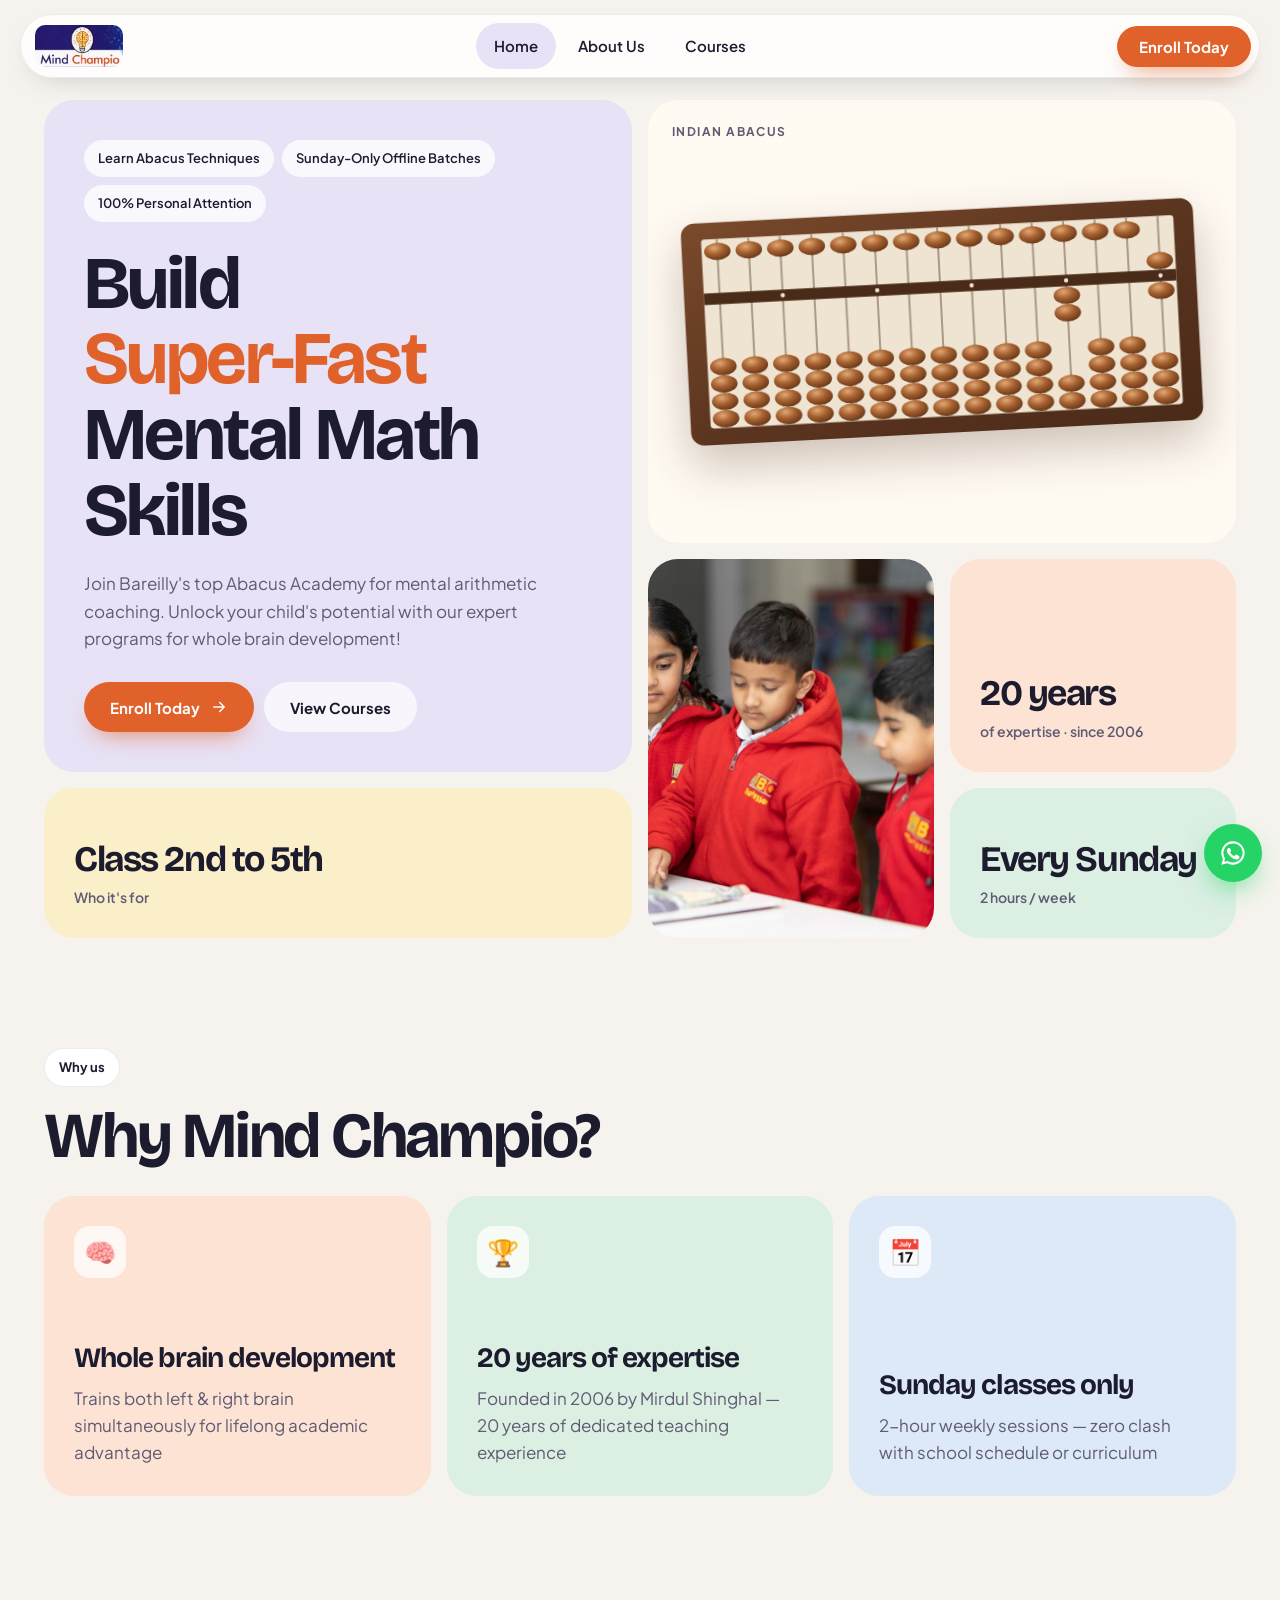
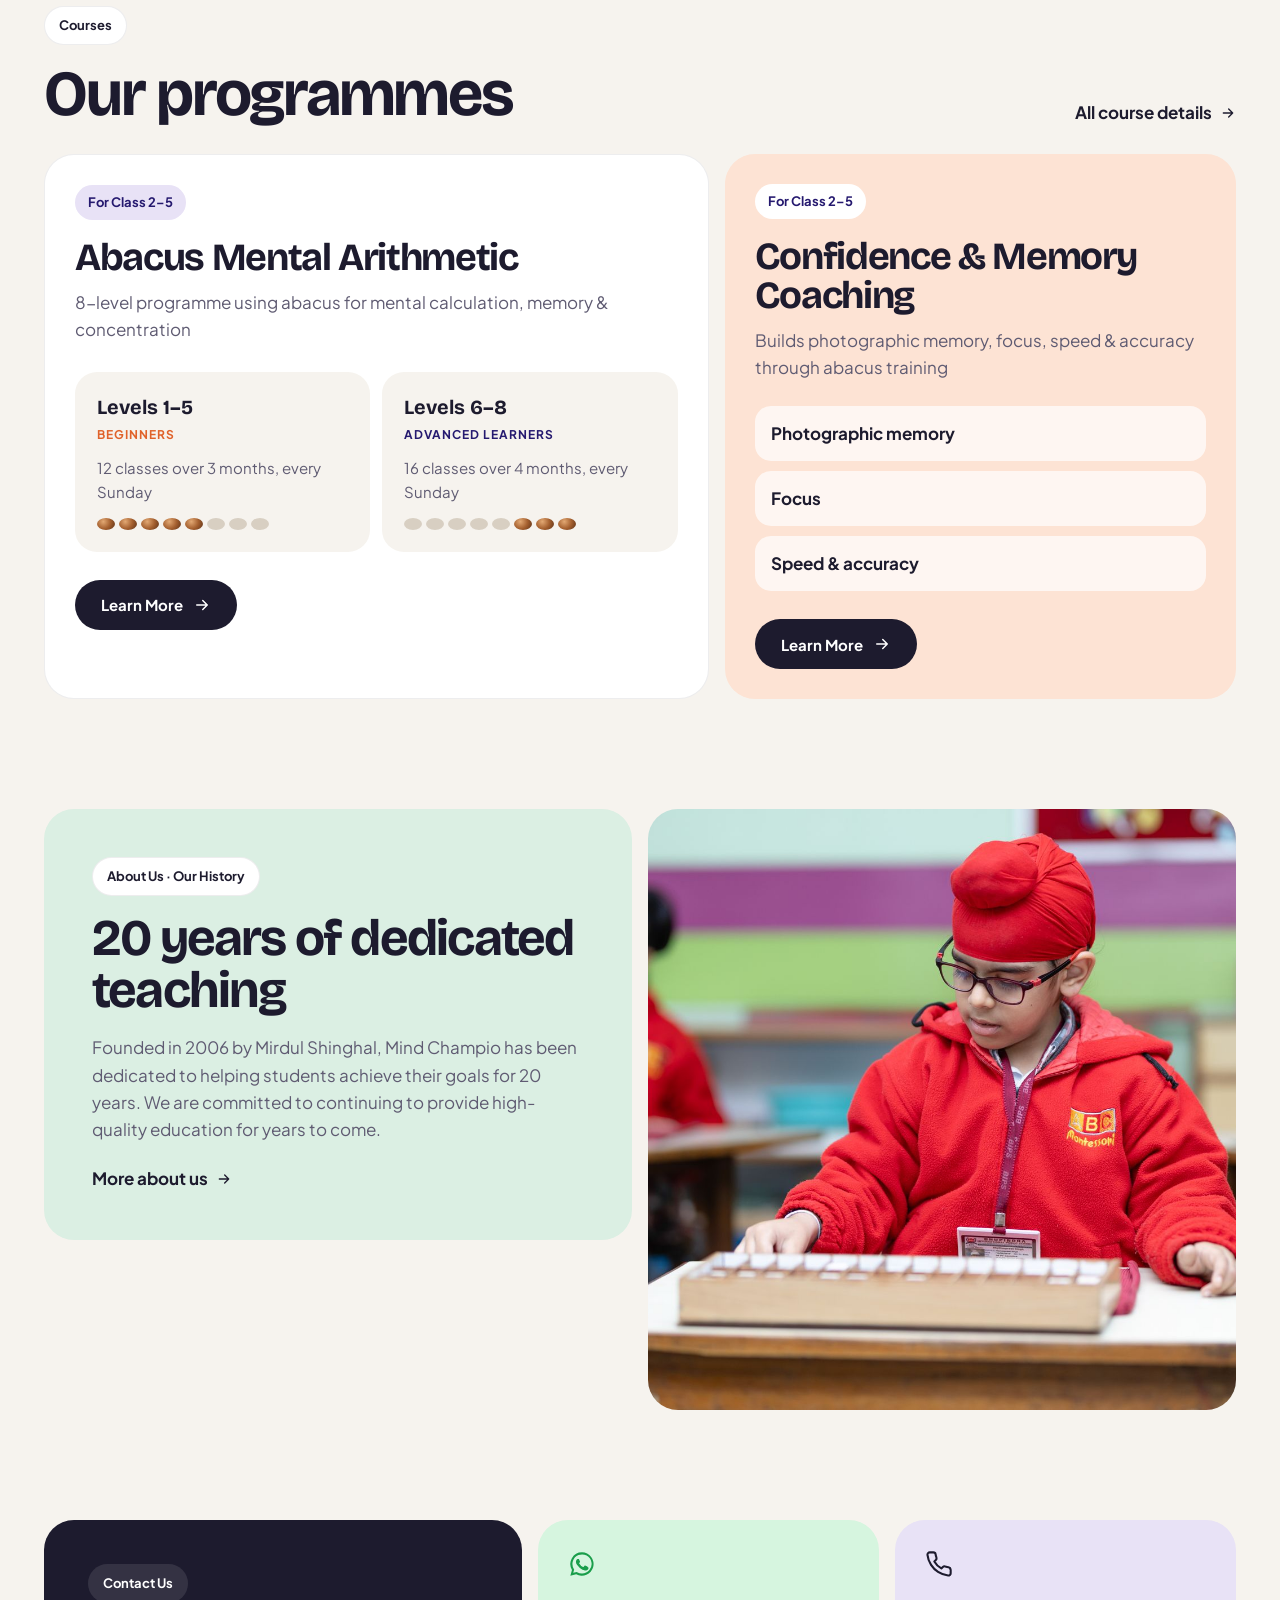
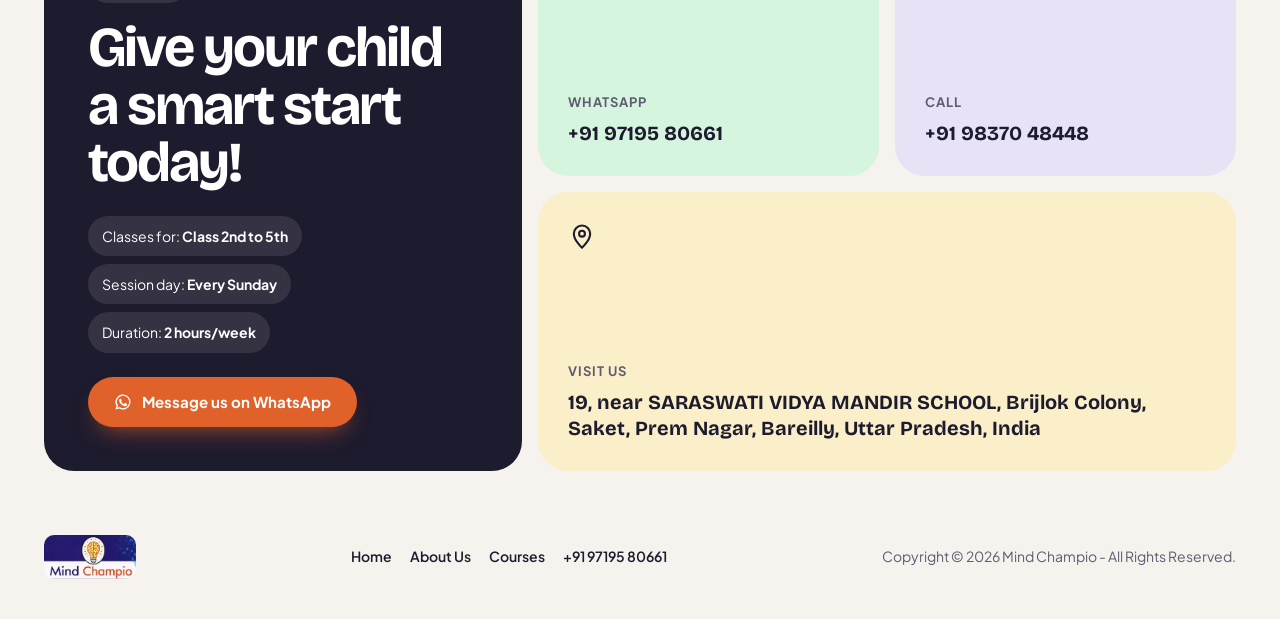
==== commit c53a1f3e: "Correct founder name spelling to Mirdul Shinghal Co-Authored-By: Claude Opus 5.5 <noreply@anthropic." ====
--- a/index.html
+++ b/index.html
@@ -35,7 +35,7 @@
 <div class="tile t-stat butter s3 rv"><b>Class 2nd to 5th</b><span>Who it's for</span></div>
 </div>
 <section id="why"><div class="sh rv"><div><span class="label">Why us</span><h2>Why Mind Champio?</h2></div></div>
-<div class="why"><article class="tile peach rv"><div class="ic" aria-hidden="true">🧠</div><div><h3>Whole brain development</h3><p>Trains both left &amp; right brain simultaneously for lifelong academic advantage</p></div></article><article class="tile mint rv"><div class="ic" aria-hidden="true">🏆</div><div><h3>20 years of expertise</h3><p>Founded in 2006 by Mridul Shinghal — 20 years of dedicated teaching experience</p></div></article><article class="tile sky rv"><div class="ic" aria-hidden="true">📅</div><div><h3>Sunday classes only</h3><p>2-hour weekly sessions — zero clash with school schedule or curriculum</p></div></article></div></section>
+<div class="why"><article class="tile peach rv"><div class="ic" aria-hidden="true">🧠</div><div><h3>Whole brain development</h3><p>Trains both left &amp; right brain simultaneously for lifelong academic advantage</p></div></article><article class="tile mint rv"><div class="ic" aria-hidden="true">🏆</div><div><h3>20 years of expertise</h3><p>Founded in 2006 by Mirdul Shinghal — 20 years of dedicated teaching experience</p></div></article><article class="tile sky rv"><div class="ic" aria-hidden="true">📅</div><div><h3>Sunday classes only</h3><p>2-hour weekly sessions — zero clash with school schedule or curriculum</p></div></article></div></section>
 <section id="courses"><div class="sh rv"><div><span class="label">Courses</span><h2>Our programmes</h2></div><a class="more" href="courses.html">All course details <svg viewBox="0 0 24 24" fill="none" stroke="currentColor" stroke-width="2" stroke-linecap="round" stroke-linejoin="round" aria-hidden="true"><path d="M5 12h14M13 6l6 6-6 6"/></svg></a></div>
 <div class="courses">
 <div class="tile c-main rv"><span class="pill">For Class 2–5</span><h3 class="ct">Abacus Mental Arithmetic</h3><p>8-level programme using abacus for mental calculation, memory &amp; concentration</p>
@@ -47,7 +47,7 @@
 <a class="btn btn-ink" href="https://wa.me/919719580661?text=Hi%20Mind%20Champio%2C%20I%27d%20like%20to%20know%20more%20about%20Confidence%20%26%20Memory%20Coaching." target="_blank" rel="noopener">Learn More <svg viewBox="0 0 24 24" fill="none" stroke="currentColor" stroke-width="2" stroke-linecap="round" stroke-linejoin="round" aria-hidden="true"><path d="M5 12h14M13 6l6 6-6 6"/></svg></a></div>
 </div></section>
 <section id="about"><div class="about">
-<div class="tile rv"><span class="label">About Us · Our History</span><h2>20 years of dedicated teaching</h2><p>Founded in 2006 by Mridul Shinghal, Mind Champio has been dedicated to helping students achieve their goals for 20 years. We are committed to continuing to provide high-quality education for years to come.</p><a class="more" href="about.html">More about us <svg viewBox="0 0 24 24" fill="none" stroke="currentColor" stroke-width="2" stroke-linecap="round" stroke-linejoin="round" aria-hidden="true"><path d="M5 12h14M13 6l6 6-6 6"/></svg></a></div>
+<div class="tile rv"><span class="label">About Us · Our History</span><h2>20 years of dedicated teaching</h2><p>Founded in 2006 by Mirdul Shinghal, Mind Champio has been dedicated to helping students achieve their goals for 20 years. We are committed to continuing to provide high-quality education for years to come.</p><a class="more" href="about.html">More about us <svg viewBox="0 0 24 24" fill="none" stroke="currentColor" stroke-width="2" stroke-linecap="round" stroke-linejoin="round" aria-hidden="true"><path d="M5 12h14M13 6l6 6-6 6"/></svg></a></div>
 <div class="tile t-photo rv"><img src="assets/student-focus.jpg" alt="Student concentrating on a learning activity in class" loading="lazy" width="1600" height="1067"></div>
 </div></section>
 <section id="contact"><div class="contact">
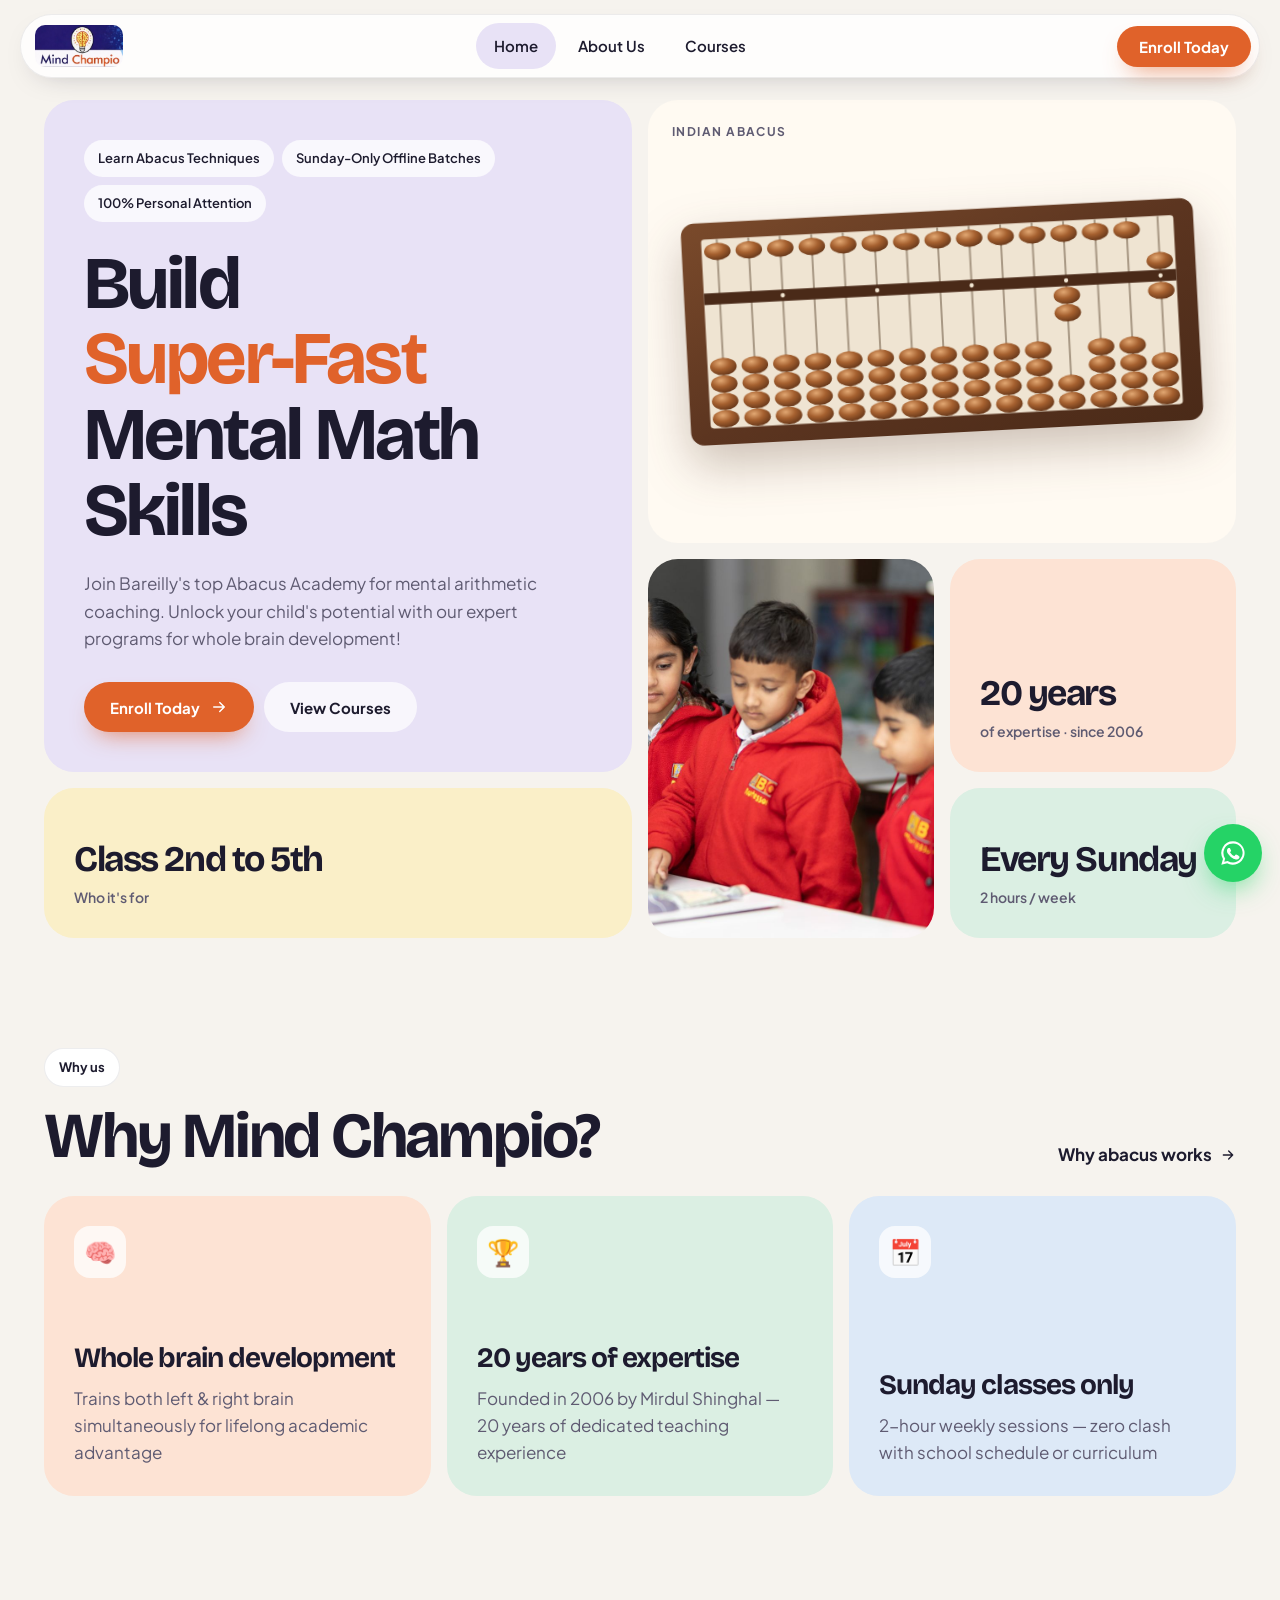
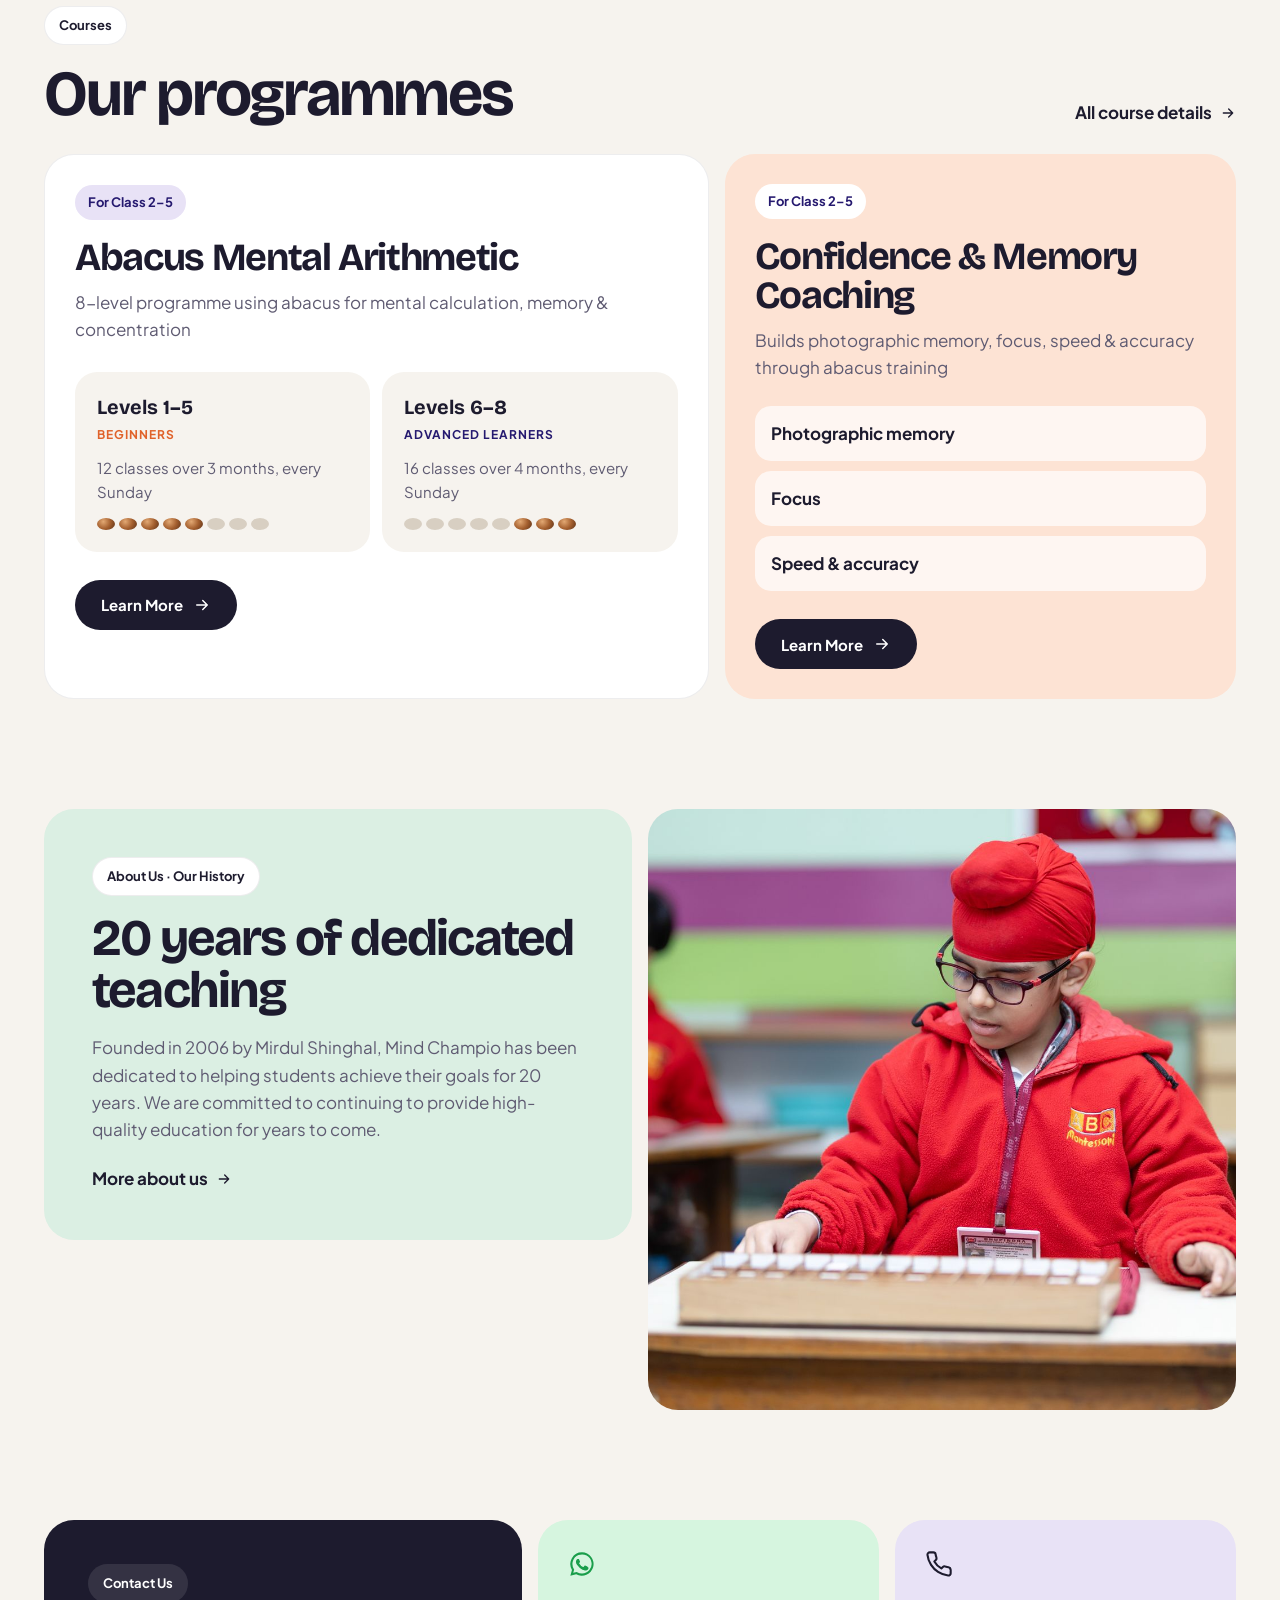
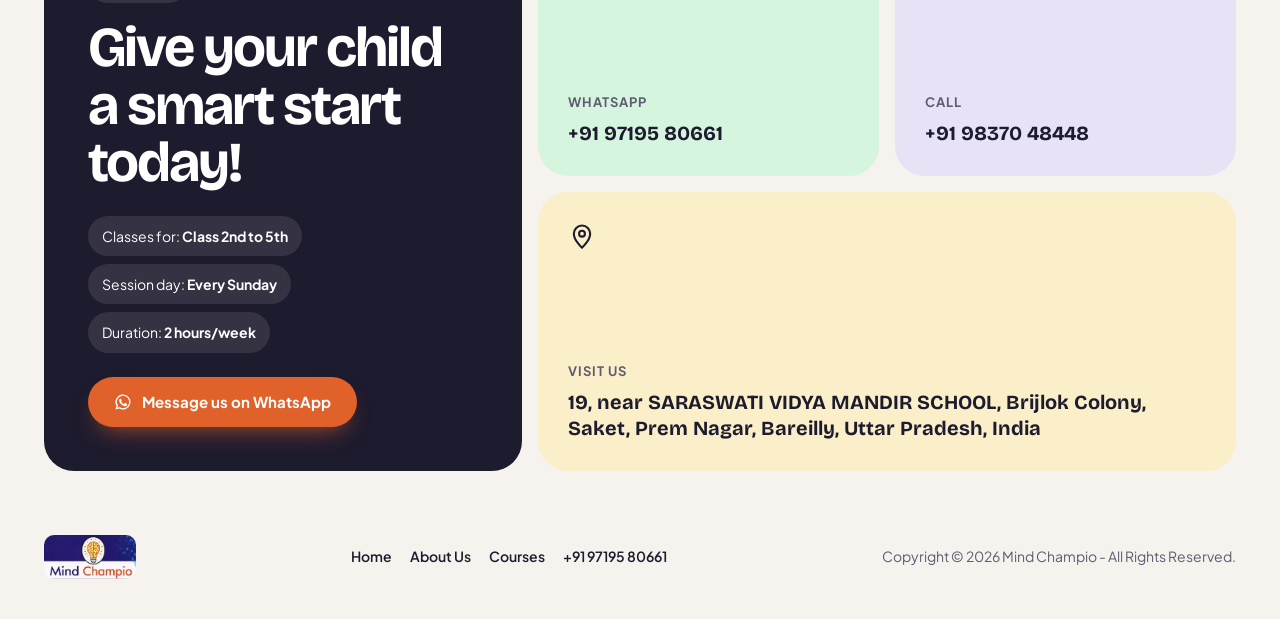
==== commit ec88dc0c: "Point Learn More buttons to detailed About and Courses sections Add founder bio, why abacus, best le" ====
--- a/index.html
+++ b/index.html
@@ -34,17 +34,17 @@
 <div class="tile t-stat mint s2 rv"><b>Every Sunday</b><span>2 hours / week</span></div>
 <div class="tile t-stat butter s3 rv"><b>Class 2nd to 5th</b><span>Who it's for</span></div>
 </div>
-<section id="why"><div class="sh rv"><div><span class="label">Why us</span><h2>Why Mind Champio?</h2></div></div>
+<section id="why"><div class="sh rv"><div><span class="label">Why us</span><h2>Why Mind Champio?</h2></div><a class="more" href="about.html#why-abacus">Why abacus works <svg viewBox="0 0 24 24" fill="none" stroke="currentColor" stroke-width="2" stroke-linecap="round" stroke-linejoin="round" aria-hidden="true"><path d="M5 12h14M13 6l6 6-6 6"/></svg></a></div>
 <div class="why"><article class="tile peach rv"><div class="ic" aria-hidden="true">🧠</div><div><h3>Whole brain development</h3><p>Trains both left &amp; right brain simultaneously for lifelong academic advantage</p></div></article><article class="tile mint rv"><div class="ic" aria-hidden="true">🏆</div><div><h3>20 years of expertise</h3><p>Founded in 2006 by Mirdul Shinghal — 20 years of dedicated teaching experience</p></div></article><article class="tile sky rv"><div class="ic" aria-hidden="true">📅</div><div><h3>Sunday classes only</h3><p>2-hour weekly sessions — zero clash with school schedule or curriculum</p></div></article></div></section>
 <section id="courses"><div class="sh rv"><div><span class="label">Courses</span><h2>Our programmes</h2></div><a class="more" href="courses.html">All course details <svg viewBox="0 0 24 24" fill="none" stroke="currentColor" stroke-width="2" stroke-linecap="round" stroke-linejoin="round" aria-hidden="true"><path d="M5 12h14M13 6l6 6-6 6"/></svg></a></div>
 <div class="courses">
 <div class="tile c-main rv"><span class="pill">For Class 2–5</span><h3 class="ct">Abacus Mental Arithmetic</h3><p>8-level programme using abacus for mental calculation, memory &amp; concentration</p>
 <div class="levels"><div class="lvl"><b>Levels 1–5</b><small>Beginners</small><p>12 classes over 3 months, every Sunday</p><div class="beads" aria-hidden="true"><i class="on"></i><i class="on"></i><i class="on"></i><i class="on"></i><i class="on"></i><i class=""></i><i class=""></i><i class=""></i></div></div>
 <div class="lvl"><b>Levels 6–8</b><small style="color:var(--navy)">Advanced learners</small><p>16 classes over 4 months, every Sunday</p><div class="beads" aria-hidden="true"><i class=""></i><i class=""></i><i class=""></i><i class=""></i><i class=""></i><i class="on"></i><i class="on"></i><i class="on"></i></div></div></div>
-<a class="btn btn-ink" href="https://wa.me/919719580661?text=Hi%20Mind%20Champio%2C%20I%27d%20like%20to%20know%20more%20about%20the%20Abacus%20Mental%20Arithmetic%20course." target="_blank" rel="noopener">Learn More <svg viewBox="0 0 24 24" fill="none" stroke="currentColor" stroke-width="2" stroke-linecap="round" stroke-linejoin="round" aria-hidden="true"><path d="M5 12h14M13 6l6 6-6 6"/></svg></a></div>
+<a class="btn btn-ink" href="courses.html#abacus">Learn More <svg viewBox="0 0 24 24" fill="none" stroke="currentColor" stroke-width="2" stroke-linecap="round" stroke-linejoin="round" aria-hidden="true"><path d="M5 12h14M13 6l6 6-6 6"/></svg></a></div>
 <div class="tile c-side rv"><span class="pill" style="background:#fff">For Class 2–5</span><h3 class="ct">Confidence &amp; Memory Coaching</h3><p>Builds photographic memory, focus, speed &amp; accuracy through abacus training</p>
 <ul><li>Photographic memory</li><li>Focus</li><li>Speed &amp; accuracy</li></ul>
-<a class="btn btn-ink" href="https://wa.me/919719580661?text=Hi%20Mind%20Champio%2C%20I%27d%20like%20to%20know%20more%20about%20Confidence%20%26%20Memory%20Coaching." target="_blank" rel="noopener">Learn More <svg viewBox="0 0 24 24" fill="none" stroke="currentColor" stroke-width="2" stroke-linecap="round" stroke-linejoin="round" aria-hidden="true"><path d="M5 12h14M13 6l6 6-6 6"/></svg></a></div>
+<a class="btn btn-ink" href="courses.html#memory">Learn More <svg viewBox="0 0 24 24" fill="none" stroke="currentColor" stroke-width="2" stroke-linecap="round" stroke-linejoin="round" aria-hidden="true"><path d="M5 12h14M13 6l6 6-6 6"/></svg></a></div>
 </div></section>
 <section id="about"><div class="about">
 <div class="tile rv"><span class="label">About Us · Our History</span><h2>20 years of dedicated teaching</h2><p>Founded in 2006 by Mirdul Shinghal, Mind Champio has been dedicated to helping students achieve their goals for 20 years. We are committed to continuing to provide high-quality education for years to come.</p><a class="more" href="about.html">More about us <svg viewBox="0 0 24 24" fill="none" stroke="currentColor" stroke-width="2" stroke-linecap="round" stroke-linejoin="round" aria-hidden="true"><path d="M5 12h14M13 6l6 6-6 6"/></svg></a></div>
--- a/assets/style.css
+++ b/assets/style.css
@@ -88,6 +88,26 @@
 .nav a[aria-current="page"]{background:var(--lav)}
 .label,.pill{align-self:flex-start;width:max-content;max-width:100%}
 .more{display:inline-flex;align-items:center;gap:8px;font-weight:700;margin-top:22px}.more svg{width:16px;height:16px}
+[id]{scroll-margin-top:110px}
+.split2{display:grid;grid-template-columns:1fr 1fr;gap:16px}
+@media(max-width:860px){.split2{grid-template-columns:1fr}}
+.prose h2{font-size:clamp(1.9rem,3.6vw,2.8rem)}.prose h3{font-size:clamp(1.5rem,2.6vw,2rem)}.prose p{color:var(--muted);margin:14px 0 0}
+.big{font:700 clamp(4rem,9vw,7rem)/.9 "Bricolage Grotesque",sans-serif;letter-spacing:-.05em;color:var(--orange);margin:18px 0 6px}
+.skills{display:grid;grid-template-columns:repeat(5,1fr);gap:16px}
+.skills .tile{min-height:230px;display:flex;flex-direction:column;justify-content:space-between;padding:24px}
+.skills h3{font-size:21px;margin-top:28px}.skills p{margin:8px 0 0;color:var(--muted);font-size:15px;line-height:1.5}
+.lav{background:var(--lav)}
+@media(max-width:1060px){.skills{grid-template-columns:repeat(3,1fr)}}
+@media(max-width:700px){.skills{grid-template-columns:1fr 1fr}.skills .tile{min-height:0}}
+@media(max-width:440px){.skills{grid-template-columns:1fr}}
+.ticks{list-style:none;padding:0;margin:20px 0 0;display:grid;gap:12px}
+.ticks li{position:relative;padding-left:32px;line-height:1.5}
+.ticks li::before{content:"";position:absolute;left:0;top:5px;width:20px;height:14px;border-radius:50%;background:radial-gradient(circle at 35% 30%,#e2a873,#a5602f 50%,#5a2f15)}
+.obj{list-style:none;counter-reset:o;padding:0;margin:24px 0 0;display:grid;grid-template-columns:1fr 1fr;gap:10px 24px}
+.obj li{counter-increment:o;display:flex;gap:14px;align-items:baseline;background:var(--bg);border-radius:16px;padding:14px 16px;font-weight:600;line-height:1.4}
+.obj li::before{content:counter(o,decimal-leading-zero);font:700 14px/1 "Bricolage Grotesque",sans-serif;color:var(--orange)}
+@media(max-width:700px){.obj{grid-template-columns:1fr}}
+.note{margin-top:20px;background:var(--butter);border-radius:18px;padding:16px 18px;font-weight:600}
 .js .rv{opacity:0;transform:translateY(22px);transition:opacity .8s ease,transform .8s cubic-bezier(.2,.7,.2,1)}.js .rv.in{opacity:1;transform:none}
 @media (prefers-reduced-motion:reduce){.js .rv{opacity:1;transform:none;transition:none}*{animation:none!important;scroll-behavior:auto!important}}
 .wa-float{position:fixed;right:18px;bottom:18px;z-index:60;width:58px;height:58px;border-radius:50%;background:#25d366;color:#fff;display:grid;place-items:center;box-shadow:0 12px 28px -8px rgba(37,211,102,.7);transition:transform .2s}
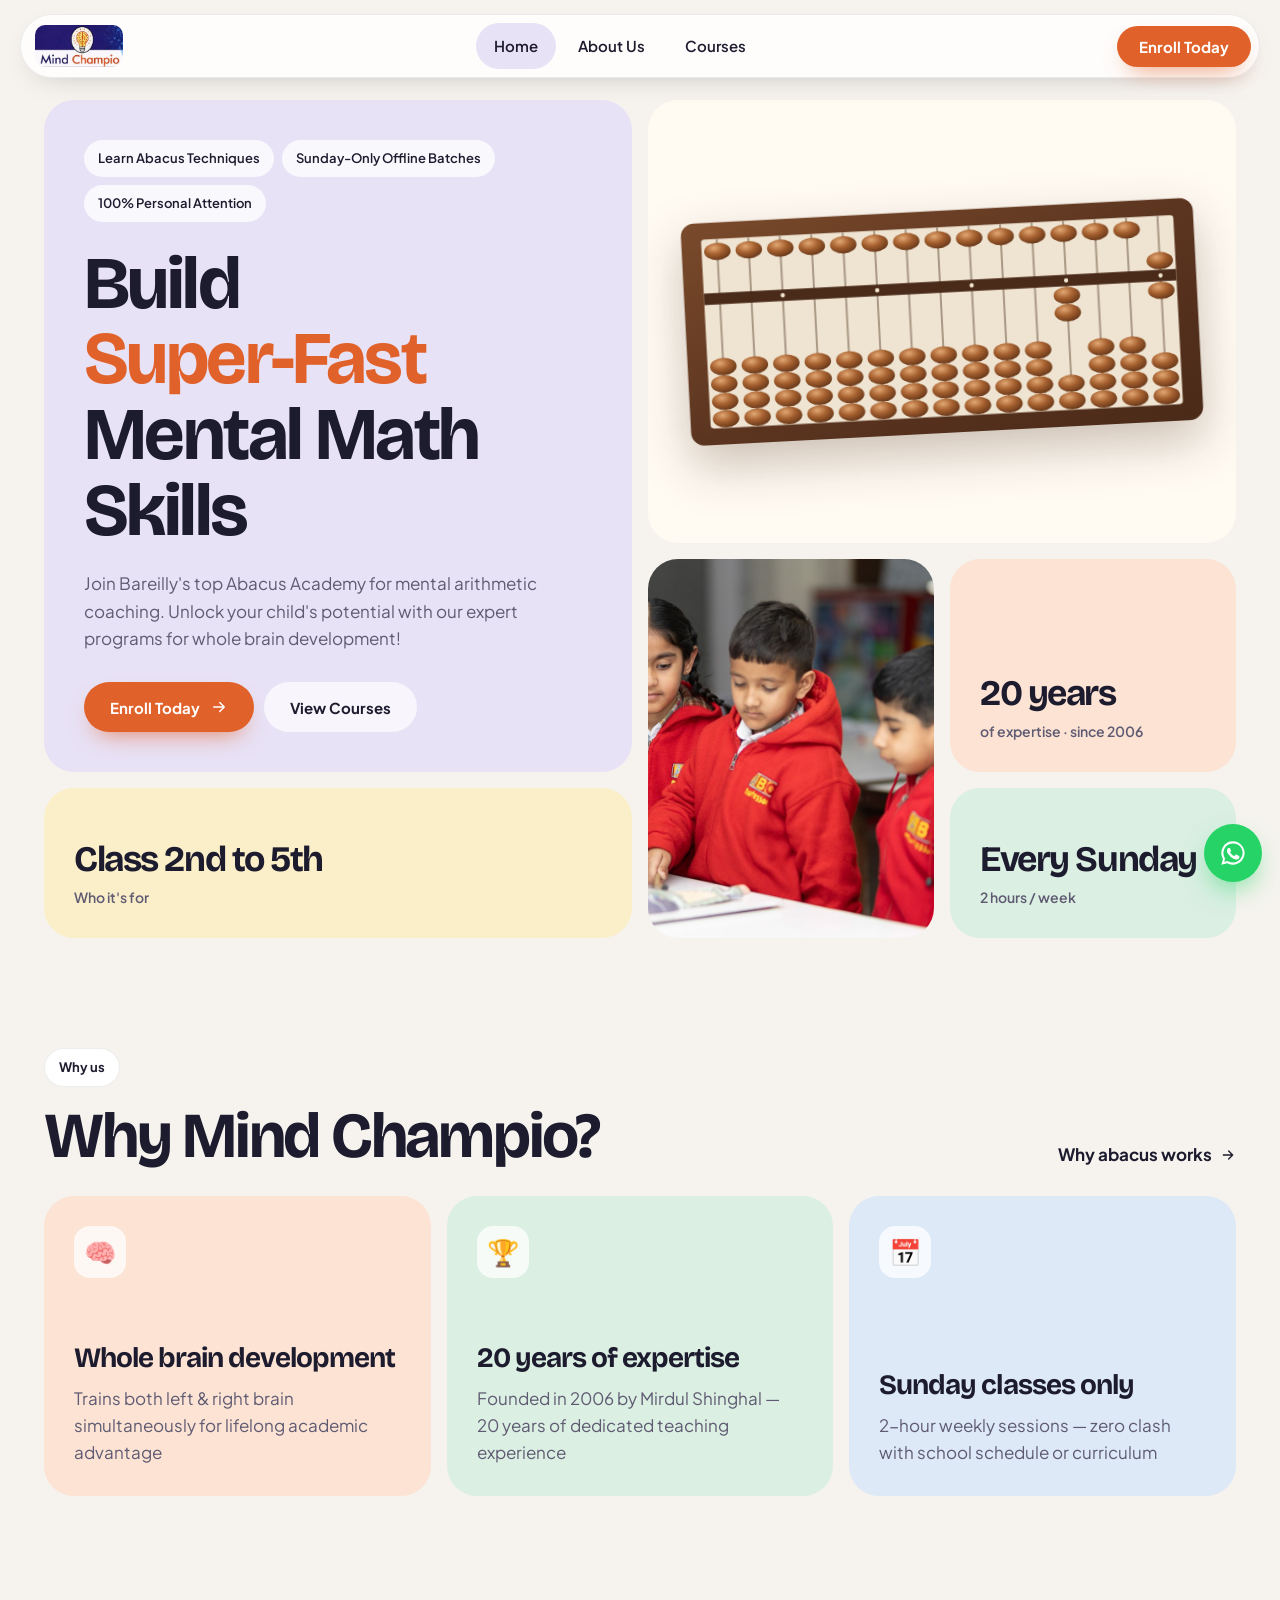
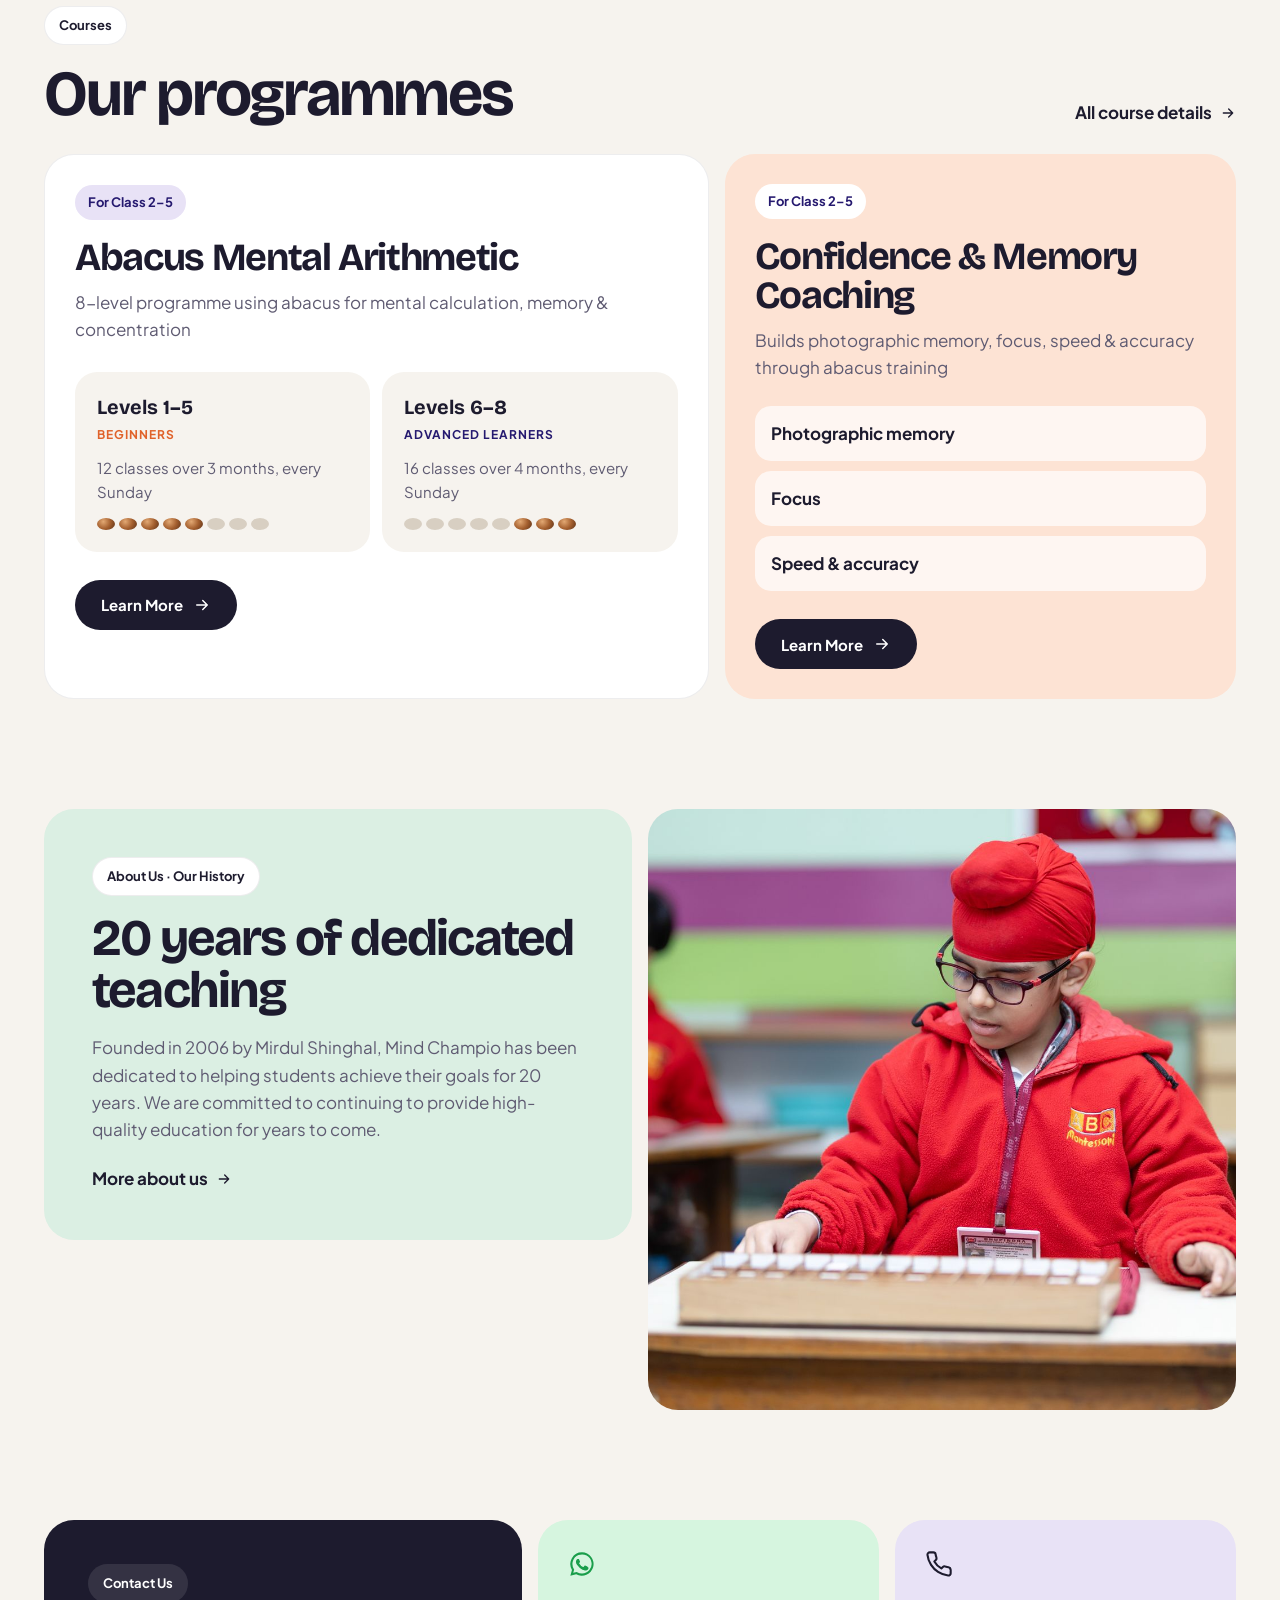
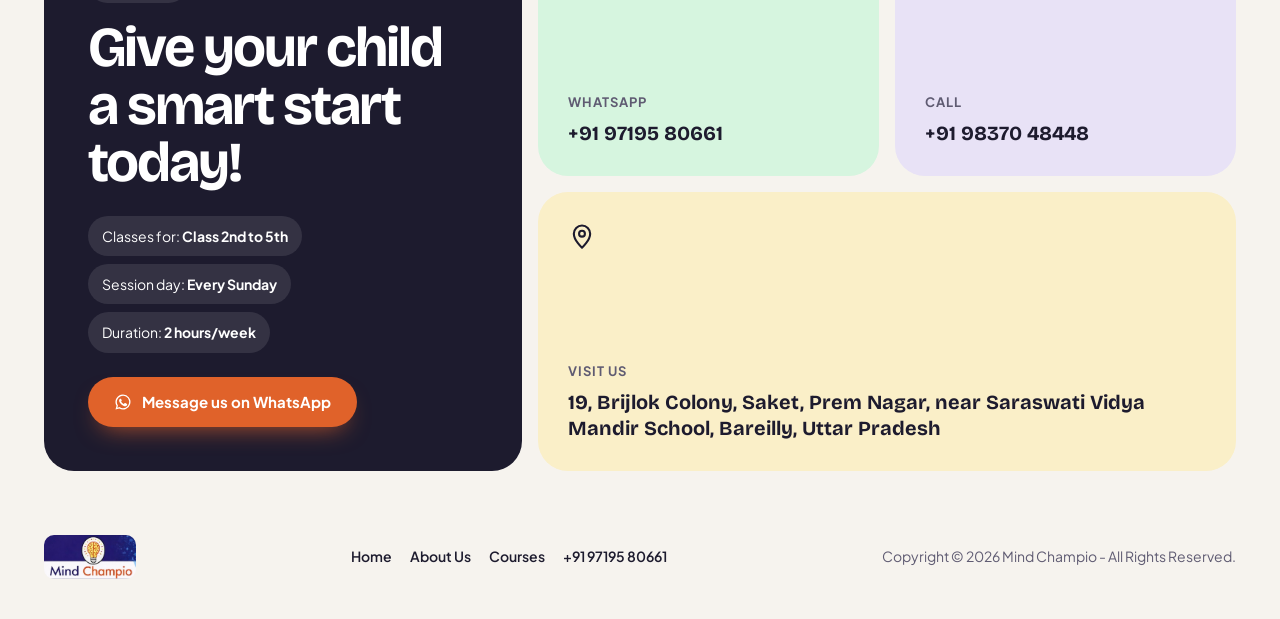
==== commit 1d236f90: "Remove 'Indian abacus' label and correct address Co-Authored-By: Claude Opus 5.5 <noreply@anthropic." ====
--- a/index.html
+++ b/index.html
@@ -28,7 +28,7 @@
 <div class="tile t-hero rv"><div class="chips"><span>Learn Abacus Techniques</span><span>Sunday-Only Offline Batches</span><span>100% Personal Attention</span></div>
 <div><h1>Build <span>Super-Fast</span> Mental Math Skills</h1><p>Join Bareilly's top Abacus Academy for mental arithmetic coaching. Unlock your child's potential with our expert programs for whole brain development!</p>
 <div class="cta"><a class="btn btn-or" href="https://wa.me/919719580661?text=Hi%20Mind%20Champio%2C%20I%27d%20like%20to%20enrol%20my%20child." target="_blank" rel="noopener">Enroll Today <svg viewBox="0 0 24 24" fill="none" stroke="currentColor" stroke-width="2" stroke-linecap="round" stroke-linejoin="round" aria-hidden="true"><path d="M5 12h14M13 6l6 6-6 6"/></svg></a><a class="btn btn-soft" href="courses.html">View Courses</a></div></div></div>
-<div class="tile t-abacus rv"><small>Indian abacus</small><svg class="soroban" viewBox="0 0 622 272" role="img" aria-label="Brown Indian classroom abacus with one upper and four lower beads on each rod, set to 2006"><defs><linearGradient id="wdh" x1="0" y1="0" x2="1" y2="1"><stop offset="0" stop-color="#7a4a2b"/><stop offset=".5" stop-color="#5c3520"/><stop offset="1" stop-color="#4a2a18"/></linearGradient><radialGradient id="bdh" cx=".38" cy=".3" r=".8"><stop offset="0" stop-color="#e2a873"/><stop offset=".45" stop-color="#a5602f"/><stop offset="1" stop-color="#5a2f15"/></radialGradient></defs><rect x="2" y="2" width="618" height="268" rx="16" fill="url(#wdh)"/><rect x="26" y="22" width="570" height="228" rx="4" fill="#efe4d2"/><line x1="45.0" y1="22" x2="45.0" y2="250" stroke="#a89884" stroke-width="2.4"/><line x1="83.0" y1="22" x2="83.0" y2="250" stroke="#a89884" stroke-width="2.4"/><line x1="121.0" y1="22" x2="121.0" y2="250" stroke="#a89884" stroke-width="2.4"/><line x1="159.0" y1="22" x2="159.0" y2="250" stroke="#a89884" stroke-width="2.4"/><line x1="197.0" y1="22" x2="197.0" y2="250" stroke="#a89884" stroke-width="2.4"/><line x1="235.0" y1="22" x2="235.0" y2="250" stroke="#a89884" stroke-width="2.4"/><line x1="273.0" y1="22" x2="273.0" y2="250" stroke="#a89884" stroke-width="2.4"/><line x1="311.0" y1="22" x2="311.0" y2="250" stroke="#a89884" stroke-width="2.4"/><line x1="349.0" y1="22" x2="349.0" y2="250" stroke="#a89884" stroke-width="2.4"/><line x1="387.0" y1="22" x2="387.0" y2="250" stroke="#a89884" stroke-width="2.4"/><line x1="425.0" y1="22" x2="425.0" y2="250" stroke="#a89884" stroke-width="2.4"/><line x1="463.0" y1="22" x2="463.0" y2="250" stroke="#a89884" stroke-width="2.4"/><line x1="501.0" y1="22" x2="501.0" y2="250" stroke="#a89884" stroke-width="2.4"/><line x1="539.0" y1="22" x2="539.0" y2="250" stroke="#a89884" stroke-width="2.4"/><line x1="577.0" y1="22" x2="577.0" y2="250" stroke="#a89884" stroke-width="2.4"/><rect x="26" y="87" width="570" height="14" fill="#4a2a18"/><circle cx="121.0" cy="94" r="2.6" fill="#f2e6d2"/><circle cx="235.0" cy="94" r="2.6" fill="#f2e6d2"/><circle cx="349.0" cy="94" r="2.6" fill="#f2e6d2"/><circle cx="463.0" cy="94" r="2.6" fill="#f2e6d2"/><circle cx="577.0" cy="94" r="2.6" fill="#f2e6d2"/><ellipse cx="45.0" cy="37" rx="16" ry="10.5" fill="url(#bdh)"/><ellipse cx="45.0" cy="176" rx="16" ry="10.5" fill="url(#bdh)"/><ellipse cx="45.0" cy="197" rx="16" ry="10.5" fill="url(#bdh)"/><ellipse cx="45.0" cy="218" rx="16" ry="10.5" fill="url(#bdh)"/><ellipse cx="45.0" cy="239" rx="16" ry="10.5" fill="url(#bdh)"/><ellipse cx="83.0" cy="37" rx="16" ry="10.5" fill="url(#bdh)"/><ellipse cx="83.0" cy="176" rx="16" ry="10.5" fill="url(#bdh)"/><ellipse cx="83.0" cy="197" rx="16" ry="10.5" fill="url(#bdh)"/><ellipse cx="83.0" cy="218" rx="16" ry="10.5" fill="url(#bdh)"/><ellipse cx="83.0" cy="239" rx="16" ry="10.5" fill="url(#bdh)"/><ellipse cx="121.0" cy="37" rx="16" ry="10.5" fill="url(#bdh)"/><ellipse cx="121.0" cy="176" rx="16" ry="10.5" fill="url(#bdh)"/><ellipse cx="121.0" cy="197" rx="16" ry="10.5" fill="url(#bdh)"/><ellipse cx="121.0" cy="218" rx="16" ry="10.5" fill="url(#bdh)"/><ellipse cx="121.0" cy="239" rx="16" ry="10.5" fill="url(#bdh)"/><ellipse cx="159.0" cy="37" rx="16" ry="10.5" fill="url(#bdh)"/><ellipse cx="159.0" cy="176" rx="16" ry="10.5" fill="url(#bdh)"/><ellipse cx="159.0" cy="197" rx="16" ry="10.5" fill="url(#bdh)"/><ellipse cx="159.0" cy="218" rx="16" ry="10.5" fill="url(#bdh)"/><ellipse cx="159.0" cy="239" rx="16" ry="10.5" fill="url(#bdh)"/><ellipse cx="197.0" cy="37" rx="16" ry="10.5" fill="url(#bdh)"/><ellipse cx="197.0" cy="176" rx="16" ry="10.5" fill="url(#bdh)"/><ellipse cx="197.0" cy="197" rx="16" ry="10.5" fill="url(#bdh)"/><ellipse cx="197.0" cy="218" rx="16" ry="10.5" fill="url(#bdh)"/><ellipse cx="197.0" cy="239" rx="16" ry="10.5" fill="url(#bdh)"/><ellipse cx="235.0" cy="37" rx="16" ry="10.5" fill="url(#bdh)"/><ellipse cx="235.0" cy="176" rx="16" ry="10.5" fill="url(#bdh)"/><ellipse cx="235.0" cy="197" rx="16" ry="10.5" fill="url(#bdh)"/><ellipse cx="235.0" cy="218" rx="16" ry="10.5" fill="url(#bdh)"/><ellipse cx="235.0" cy="239" rx="16" ry="10.5" fill="url(#bdh)"/><ellipse cx="273.0" cy="37" rx="16" ry="10.5" fill="url(#bdh)"/><ellipse cx="273.0" cy="176" rx="16" ry="10.5" fill="url(#bdh)"/><ellipse cx="273.0" cy="197" rx="16" ry="10.5" fill="url(#bdh)"/><ellipse cx="273.0" cy="218" rx="16" ry="10.5" fill="url(#bdh)"/><ellipse cx="273.0" cy="239" rx="16" ry="10.5" fill="url(#bdh)"/><ellipse cx="311.0" cy="37" rx="16" ry="10.5" fill="url(#bdh)"/><ellipse cx="311.0" cy="176" rx="16" ry="10.5" fill="url(#bdh)"/><ellipse cx="311.0" cy="197" rx="16" ry="10.5" fill="url(#bdh)"/><ellipse cx="311.0" cy="218" rx="16" ry="10.5" fill="url(#bdh)"/><ellipse cx="311.0" cy="239" rx="16" ry="10.5" fill="url(#bdh)"/><ellipse cx="349.0" cy="37" rx="16" ry="10.5" fill="url(#bdh)"/><ellipse cx="349.0" cy="176" rx="16" ry="10.5" fill="url(#bdh)"/><ellipse cx="349.0" cy="197" rx="16" ry="10.5" fill="url(#bdh)"/><ellipse cx="349.0" cy="218" rx="16" ry="10.5" fill="url(#bdh)"/><ellipse cx="349.0" cy="239" rx="16" ry="10.5" fill="url(#bdh)"/><ellipse cx="387.0" cy="37" rx="16" ry="10.5" fill="url(#bdh)"/><ellipse cx="387.0" cy="176" rx="16" ry="10.5" fill="url(#bdh)"/><ellipse cx="387.0" cy="197" rx="16" ry="10.5" fill="url(#bdh)"/><ellipse cx="387.0" cy="218" rx="16" ry="10.5" fill="url(#bdh)"/><ellipse cx="387.0" cy="239" rx="16" ry="10.5" fill="url(#bdh)"/><ellipse cx="425.0" cy="37" rx="16" ry="10.5" fill="url(#bdh)"/><ellipse cx="425.0" cy="176" rx="16" ry="10.5" fill="url(#bdh)"/><ellipse cx="425.0" cy="197" rx="16" ry="10.5" fill="url(#bdh)"/><ellipse cx="425.0" cy="218" rx="16" ry="10.5" fill="url(#bdh)"/><ellipse cx="425.0" cy="239" rx="16" ry="10.5" fill="url(#bdh)"/><ellipse cx="463.0" cy="37" rx="16" ry="10.5" fill="url(#bdh)"/><ellipse cx="463.0" cy="112" rx="16" ry="10.5" fill="url(#bdh)"/><ellipse cx="463.0" cy="133" rx="16" ry="10.5" fill="url(#bdh)"/><ellipse cx="463.0" cy="218" rx="16" ry="10.5" fill="url(#bdh)"/><ellipse cx="463.0" cy="239" rx="16" ry="10.5" fill="url(#bdh)"/><ellipse cx="501.0" cy="37" rx="16" ry="10.5" fill="url(#bdh)"/><ellipse cx="501.0" cy="176" rx="16" ry="10.5" fill="url(#bdh)"/><ellipse cx="501.0" cy="197" rx="16" ry="10.5" fill="url(#bdh)"/><ellipse cx="501.0" cy="218" rx="16" ry="10.5" fill="url(#bdh)"/><ellipse cx="501.0" cy="239" rx="16" ry="10.5" fill="url(#bdh)"/><ellipse cx="539.0" cy="37" rx="16" ry="10.5" fill="url(#bdh)"/><ellipse cx="539.0" cy="176" rx="16" ry="10.5" fill="url(#bdh)"/><ellipse cx="539.0" cy="197" rx="16" ry="10.5" fill="url(#bdh)"/><ellipse cx="539.0" cy="218" rx="16" ry="10.5" fill="url(#bdh)"/><ellipse cx="539.0" cy="239" rx="16" ry="10.5" fill="url(#bdh)"/><ellipse cx="577.0" cy="76" rx="16" ry="10.5" fill="url(#bdh)"/><ellipse cx="577.0" cy="112" rx="16" ry="10.5" fill="url(#bdh)"/><ellipse cx="577.0" cy="197" rx="16" ry="10.5" fill="url(#bdh)"/><ellipse cx="577.0" cy="218" rx="16" ry="10.5" fill="url(#bdh)"/><ellipse cx="577.0" cy="239" rx="16" ry="10.5" fill="url(#bdh)"/></svg></div>
+<div class="tile t-abacus rv"><svg class="soroban" viewBox="0 0 622 272" role="img" aria-label="Brown classroom abacus with one upper and four lower beads on each rod, set to 2006"><defs><linearGradient id="wdh" x1="0" y1="0" x2="1" y2="1"><stop offset="0" stop-color="#7a4a2b"/><stop offset=".5" stop-color="#5c3520"/><stop offset="1" stop-color="#4a2a18"/></linearGradient><radialGradient id="bdh" cx=".38" cy=".3" r=".8"><stop offset="0" stop-color="#e2a873"/><stop offset=".45" stop-color="#a5602f"/><stop offset="1" stop-color="#5a2f15"/></radialGradient></defs><rect x="2" y="2" width="618" height="268" rx="16" fill="url(#wdh)"/><rect x="26" y="22" width="570" height="228" rx="4" fill="#efe4d2"/><line x1="45.0" y1="22" x2="45.0" y2="250" stroke="#a89884" stroke-width="2.4"/><line x1="83.0" y1="22" x2="83.0" y2="250" stroke="#a89884" stroke-width="2.4"/><line x1="121.0" y1="22" x2="121.0" y2="250" stroke="#a89884" stroke-width="2.4"/><line x1="159.0" y1="22" x2="159.0" y2="250" stroke="#a89884" stroke-width="2.4"/><line x1="197.0" y1="22" x2="197.0" y2="250" stroke="#a89884" stroke-width="2.4"/><line x1="235.0" y1="22" x2="235.0" y2="250" stroke="#a89884" stroke-width="2.4"/><line x1="273.0" y1="22" x2="273.0" y2="250" stroke="#a89884" stroke-width="2.4"/><line x1="311.0" y1="22" x2="311.0" y2="250" stroke="#a89884" stroke-width="2.4"/><line x1="349.0" y1="22" x2="349.0" y2="250" stroke="#a89884" stroke-width="2.4"/><line x1="387.0" y1="22" x2="387.0" y2="250" stroke="#a89884" stroke-width="2.4"/><line x1="425.0" y1="22" x2="425.0" y2="250" stroke="#a89884" stroke-width="2.4"/><line x1="463.0" y1="22" x2="463.0" y2="250" stroke="#a89884" stroke-width="2.4"/><line x1="501.0" y1="22" x2="501.0" y2="250" stroke="#a89884" stroke-width="2.4"/><line x1="539.0" y1="22" x2="539.0" y2="250" stroke="#a89884" stroke-width="2.4"/><line x1="577.0" y1="22" x2="577.0" y2="250" stroke="#a89884" stroke-width="2.4"/><rect x="26" y="87" width="570" height="14" fill="#4a2a18"/><circle cx="121.0" cy="94" r="2.6" fill="#f2e6d2"/><circle cx="235.0" cy="94" r="2.6" fill="#f2e6d2"/><circle cx="349.0" cy="94" r="2.6" fill="#f2e6d2"/><circle cx="463.0" cy="94" r="2.6" fill="#f2e6d2"/><circle cx="577.0" cy="94" r="2.6" fill="#f2e6d2"/><ellipse cx="45.0" cy="37" rx="16" ry="10.5" fill="url(#bdh)"/><ellipse cx="45.0" cy="176" rx="16" ry="10.5" fill="url(#bdh)"/><ellipse cx="45.0" cy="197" rx="16" ry="10.5" fill="url(#bdh)"/><ellipse cx="45.0" cy="218" rx="16" ry="10.5" fill="url(#bdh)"/><ellipse cx="45.0" cy="239" rx="16" ry="10.5" fill="url(#bdh)"/><ellipse cx="83.0" cy="37" rx="16" ry="10.5" fill="url(#bdh)"/><ellipse cx="83.0" cy="176" rx="16" ry="10.5" fill="url(#bdh)"/><ellipse cx="83.0" cy="197" rx="16" ry="10.5" fill="url(#bdh)"/><ellipse cx="83.0" cy="218" rx="16" ry="10.5" fill="url(#bdh)"/><ellipse cx="83.0" cy="239" rx="16" ry="10.5" fill="url(#bdh)"/><ellipse cx="121.0" cy="37" rx="16" ry="10.5" fill="url(#bdh)"/><ellipse cx="121.0" cy="176" rx="16" ry="10.5" fill="url(#bdh)"/><ellipse cx="121.0" cy="197" rx="16" ry="10.5" fill="url(#bdh)"/><ellipse cx="121.0" cy="218" rx="16" ry="10.5" fill="url(#bdh)"/><ellipse cx="121.0" cy="239" rx="16" ry="10.5" fill="url(#bdh)"/><ellipse cx="159.0" cy="37" rx="16" ry="10.5" fill="url(#bdh)"/><ellipse cx="159.0" cy="176" rx="16" ry="10.5" fill="url(#bdh)"/><ellipse cx="159.0" cy="197" rx="16" ry="10.5" fill="url(#bdh)"/><ellipse cx="159.0" cy="218" rx="16" ry="10.5" fill="url(#bdh)"/><ellipse cx="159.0" cy="239" rx="16" ry="10.5" fill="url(#bdh)"/><ellipse cx="197.0" cy="37" rx="16" ry="10.5" fill="url(#bdh)"/><ellipse cx="197.0" cy="176" rx="16" ry="10.5" fill="url(#bdh)"/><ellipse cx="197.0" cy="197" rx="16" ry="10.5" fill="url(#bdh)"/><ellipse cx="197.0" cy="218" rx="16" ry="10.5" fill="url(#bdh)"/><ellipse cx="197.0" cy="239" rx="16" ry="10.5" fill="url(#bdh)"/><ellipse cx="235.0" cy="37" rx="16" ry="10.5" fill="url(#bdh)"/><ellipse cx="235.0" cy="176" rx="16" ry="10.5" fill="url(#bdh)"/><ellipse cx="235.0" cy="197" rx="16" ry="10.5" fill="url(#bdh)"/><ellipse cx="235.0" cy="218" rx="16" ry="10.5" fill="url(#bdh)"/><ellipse cx="235.0" cy="239" rx="16" ry="10.5" fill="url(#bdh)"/><ellipse cx="273.0" cy="37" rx="16" ry="10.5" fill="url(#bdh)"/><ellipse cx="273.0" cy="176" rx="16" ry="10.5" fill="url(#bdh)"/><ellipse cx="273.0" cy="197" rx="16" ry="10.5" fill="url(#bdh)"/><ellipse cx="273.0" cy="218" rx="16" ry="10.5" fill="url(#bdh)"/><ellipse cx="273.0" cy="239" rx="16" ry="10.5" fill="url(#bdh)"/><ellipse cx="311.0" cy="37" rx="16" ry="10.5" fill="url(#bdh)"/><ellipse cx="311.0" cy="176" rx="16" ry="10.5" fill="url(#bdh)"/><ellipse cx="311.0" cy="197" rx="16" ry="10.5" fill="url(#bdh)"/><ellipse cx="311.0" cy="218" rx="16" ry="10.5" fill="url(#bdh)"/><ellipse cx="311.0" cy="239" rx="16" ry="10.5" fill="url(#bdh)"/><ellipse cx="349.0" cy="37" rx="16" ry="10.5" fill="url(#bdh)"/><ellipse cx="349.0" cy="176" rx="16" ry="10.5" fill="url(#bdh)"/><ellipse cx="349.0" cy="197" rx="16" ry="10.5" fill="url(#bdh)"/><ellipse cx="349.0" cy="218" rx="16" ry="10.5" fill="url(#bdh)"/><ellipse cx="349.0" cy="239" rx="16" ry="10.5" fill="url(#bdh)"/><ellipse cx="387.0" cy="37" rx="16" ry="10.5" fill="url(#bdh)"/><ellipse cx="387.0" cy="176" rx="16" ry="10.5" fill="url(#bdh)"/><ellipse cx="387.0" cy="197" rx="16" ry="10.5" fill="url(#bdh)"/><ellipse cx="387.0" cy="218" rx="16" ry="10.5" fill="url(#bdh)"/><ellipse cx="387.0" cy="239" rx="16" ry="10.5" fill="url(#bdh)"/><ellipse cx="425.0" cy="37" rx="16" ry="10.5" fill="url(#bdh)"/><ellipse cx="425.0" cy="176" rx="16" ry="10.5" fill="url(#bdh)"/><ellipse cx="425.0" cy="197" rx="16" ry="10.5" fill="url(#bdh)"/><ellipse cx="425.0" cy="218" rx="16" ry="10.5" fill="url(#bdh)"/><ellipse cx="425.0" cy="239" rx="16" ry="10.5" fill="url(#bdh)"/><ellipse cx="463.0" cy="37" rx="16" ry="10.5" fill="url(#bdh)"/><ellipse cx="463.0" cy="112" rx="16" ry="10.5" fill="url(#bdh)"/><ellipse cx="463.0" cy="133" rx="16" ry="10.5" fill="url(#bdh)"/><ellipse cx="463.0" cy="218" rx="16" ry="10.5" fill="url(#bdh)"/><ellipse cx="463.0" cy="239" rx="16" ry="10.5" fill="url(#bdh)"/><ellipse cx="501.0" cy="37" rx="16" ry="10.5" fill="url(#bdh)"/><ellipse cx="501.0" cy="176" rx="16" ry="10.5" fill="url(#bdh)"/><ellipse cx="501.0" cy="197" rx="16" ry="10.5" fill="url(#bdh)"/><ellipse cx="501.0" cy="218" rx="16" ry="10.5" fill="url(#bdh)"/><ellipse cx="501.0" cy="239" rx="16" ry="10.5" fill="url(#bdh)"/><ellipse cx="539.0" cy="37" rx="16" ry="10.5" fill="url(#bdh)"/><ellipse cx="539.0" cy="176" rx="16" ry="10.5" fill="url(#bdh)"/><ellipse cx="539.0" cy="197" rx="16" ry="10.5" fill="url(#bdh)"/><ellipse cx="539.0" cy="218" rx="16" ry="10.5" fill="url(#bdh)"/><ellipse cx="539.0" cy="239" rx="16" ry="10.5" fill="url(#bdh)"/><ellipse cx="577.0" cy="76" rx="16" ry="10.5" fill="url(#bdh)"/><ellipse cx="577.0" cy="112" rx="16" ry="10.5" fill="url(#bdh)"/><ellipse cx="577.0" cy="197" rx="16" ry="10.5" fill="url(#bdh)"/><ellipse cx="577.0" cy="218" rx="16" ry="10.5" fill="url(#bdh)"/><ellipse cx="577.0" cy="239" rx="16" ry="10.5" fill="url(#bdh)"/></svg></div>
 <div class="tile t-photo hp rv"><img src="assets/students-group.jpg" alt="Three students in school uniform working together at a classroom table" width="1600" height="900" fetchpriority="high"></div>
 <div class="tile t-stat peach s1 rv"><b>20 years</b><span>of expertise · since 2006</span></div>
 <div class="tile t-stat mint s2 rv"><b>Every Sunday</b><span>2 hours / week</span></div>
@@ -56,7 +56,7 @@
 <a class="btn btn-or" style="margin-top:24px" href="https://wa.me/919719580661?text=Hi%20Mind%20Champio%2C%20I%27d%20like%20to%20enrol%20my%20child." target="_blank" rel="noopener"><svg viewBox="0 0 24 24" fill="currentColor" aria-hidden="true"><path d="M12 2a10 10 0 0 0-8.6 15.1L2 22l5-1.3A10 10 0 1 0 12 2Zm0 18.2a8.2 8.2 0 0 1-4.2-1.2l-.3-.2-3 .8.8-2.9-.2-.3A8.2 8.2 0 1 1 12 20.2Zm4.5-6.1c-.2-.1-1.5-.7-1.7-.8s-.4-.1-.6.1-.7.8-.8 1-.3.2-.5.1a6.7 6.7 0 0 1-3.3-2.9c-.3-.4.3-.4.7-1.3.1-.2 0-.3 0-.4l-.8-1.8c-.2-.5-.4-.4-.6-.4h-.5a1 1 0 0 0-.7.3 3 3 0 0 0-.9 2.2 5.2 5.2 0 0 0 1.1 2.7 11.8 11.8 0 0 0 4.5 4c1.7.7 2.3.8 3.2.6a2.7 2.7 0 0 0 1.8-1.2 2.2 2.2 0 0 0 .1-1.3c0-.1-.2-.2-.4-.3Z"/></svg> Message us on WhatsApp</a></div></div>
 <a class="tile k k-wa rv" href="https://wa.me/919719580661?text=Hi%20Mind%20Champio%2C%20I%27d%20like%20to%20enrol%20my%20child." target="_blank" rel="noopener"><svg viewBox="0 0 24 24" fill="currentColor" aria-hidden="true"><path d="M12 2a10 10 0 0 0-8.6 15.1L2 22l5-1.3A10 10 0 1 0 12 2Zm0 18.2a8.2 8.2 0 0 1-4.2-1.2l-.3-.2-3 .8.8-2.9-.2-.3A8.2 8.2 0 1 1 12 20.2Zm4.5-6.1c-.2-.1-1.5-.7-1.7-.8s-.4-.1-.6.1-.7.8-.8 1-.3.2-.5.1a6.7 6.7 0 0 1-3.3-2.9c-.3-.4.3-.4.7-1.3.1-.2 0-.3 0-.4l-.8-1.8c-.2-.5-.4-.4-.6-.4h-.5a1 1 0 0 0-.7.3 3 3 0 0 0-.9 2.2 5.2 5.2 0 0 0 1.1 2.7 11.8 11.8 0 0 0 4.5 4c1.7.7 2.3.8 3.2.6a2.7 2.7 0 0 0 1.8-1.2 2.2 2.2 0 0 0 .1-1.3c0-.1-.2-.2-.4-.3Z"/></svg><div><span>WhatsApp</span><b>+91 97195 80661</b></div></a>
 <a class="tile k rv" style="background:var(--lav)" href="tel:+919837048448"><svg viewBox="0 0 24 24" fill="none" stroke="currentColor" stroke-width="1.8" stroke-linecap="round" stroke-linejoin="round" aria-hidden="true"><path d="M22 16.9v3a2 2 0 0 1-2.2 2 19.8 19.8 0 0 1-8.6-3.1 19.5 19.5 0 0 1-6-6A19.8 19.8 0 0 1 2.1 4.2 2 2 0 0 1 4.1 2h3a2 2 0 0 1 2 1.7c.1.9.4 1.8.7 2.7a2 2 0 0 1-.5 2.1L8 9.8a16 16 0 0 0 6 6l1.3-1.3a2 2 0 0 1 2.1-.4c.9.3 1.8.6 2.7.7a2 2 0 0 1 1.7 2Z"/></svg><div><span>Call</span><b>+91 98370 48448</b></div></a>
-<a class="tile k k-addr rv" href="https://www.google.com/maps/search/?api=1&amp;query=19%2C+near+Saraswati+Vidya+Mandir+School%2C+Brijlok+Colony%2C+Saket%2C+Prem+Nagar%2C+Bareilly%2C+Uttar+Pradesh" target="_blank" rel="noopener"><svg viewBox="0 0 24 24" fill="none" stroke="currentColor" stroke-width="1.8" stroke-linecap="round" stroke-linejoin="round" aria-hidden="true"><path d="M12 22s7-6.3 7-12a7 7 0 1 0-14 0c0 5.7 7 12 7 12Z"/><circle cx="12" cy="10" r="2.5"/></svg><div><span>Visit us</span><b>19, near SARASWATI VIDYA MANDIR SCHOOL, Brijlok Colony, Saket, Prem Nagar, Bareilly, Uttar Pradesh, India</b></div></a>
+<a class="tile k k-addr rv" href="https://www.google.com/maps/search/?api=1&amp;query=19%2C+Brijlok+Colony%2C+Saket%2C+Prem+Nagar%2C+near+Saraswati+Vidya+Mandir+School%2C+Bareilly%2C+Uttar+Pradesh" target="_blank" rel="noopener"><svg viewBox="0 0 24 24" fill="none" stroke="currentColor" stroke-width="1.8" stroke-linecap="round" stroke-linejoin="round" aria-hidden="true"><path d="M12 22s7-6.3 7-12a7 7 0 1 0-14 0c0 5.7 7 12 7 12Z"/><circle cx="12" cy="10" r="2.5"/></svg><div><span>Visit us</span><b>19, Brijlok Colony, Saket, Prem Nagar, near Saraswati Vidya Mandir School, Bareilly, Uttar Pradesh</b></div></a>
 </div></section>
 </div></main>
 <footer><div class="wrap ft"><img src="assets/logo.jpeg" alt="Mind Champio" width="497" height="237" loading="lazy">
--- a/assets/style.css
+++ b/assets/style.css
@@ -17,7 +17,7 @@
 .menu{display:none;width:44px;height:44px;border-radius:50%;border:0;background:var(--lav);cursor:pointer}
 .menu span,.menu span::before,.menu span::after{display:block;width:16px;height:2px;background:var(--ink);border-radius:2px;position:relative;margin:auto}
 .menu span::before,.menu span::after{content:"";position:absolute;left:0}.menu span::before{top:-5px}.menu span::after{top:5px}
-@media(max-width:860px){.hd>.btn{display:none}.menu{display:block}.nav{position:absolute;top:70px;left:16px;right:16px;flex-direction:column;background:#fff;border-radius:24px;padding:10px;box-shadow:0 20px 40px -20px rgba(29,27,46,.4);display:none}.open .nav{display:flex}.nav a{padding:16px}}
+@media(max-width:860px){.hd>.btn{margin-left:auto;padding:11px 16px;font-size:14px}.menu{display:block}.nav{position:absolute;top:70px;left:16px;right:16px;flex-direction:column;background:#fff;border-radius:24px;padding:10px;box-shadow:0 20px 40px -20px rgba(29,27,46,.4);display:none}.open .nav{display:flex}.nav a{padding:16px}}
 /* bento */
 .bento{display:grid;grid-auto-flow:dense;grid-template-columns:repeat(4,1fr);grid-auto-rows:minmax(150px,auto);gap:16px;margin-top:36px}
 .tile{border-radius:var(--r);padding:30px;position:relative;overflow:hidden}
@@ -89,6 +89,7 @@
 .label,.pill{align-self:flex-start;width:max-content;max-width:100%}
 .more{display:inline-flex;align-items:center;gap:8px;font-weight:700;margin-top:22px}.more svg{width:16px;height:16px}
 [id]{scroll-margin-top:110px}
+@media(max-width:360px){header{padding:0 10px}.hd{gap:8px}.hd>.btn{padding:10px 12px;font-size:13px}.logo img{height:36px}}
 .split2{display:grid;grid-template-columns:1fr 1fr;gap:16px}
 @media(max-width:860px){.split2{grid-template-columns:1fr}}
 .prose h2{font-size:clamp(1.9rem,3.6vw,2.8rem)}.prose h3{font-size:clamp(1.5rem,2.6vw,2rem)}.prose p{color:var(--muted);margin:14px 0 0}
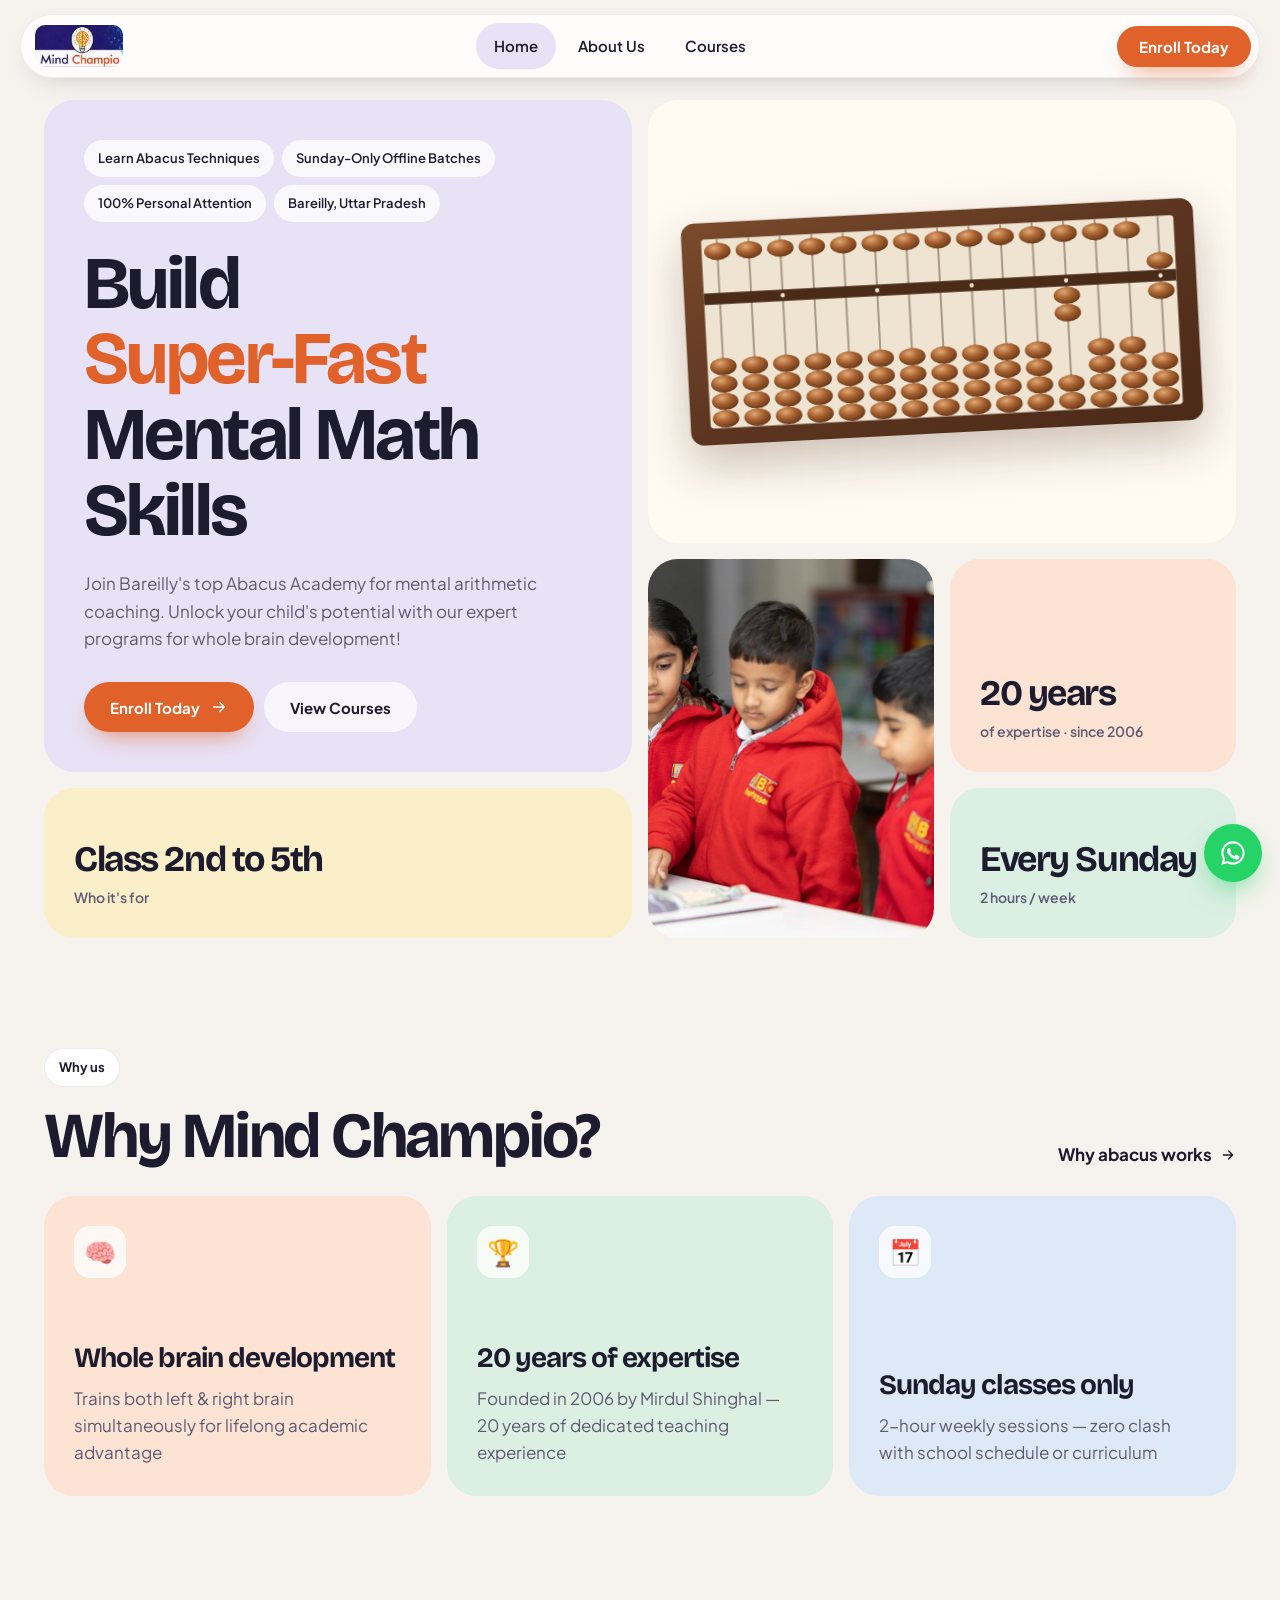
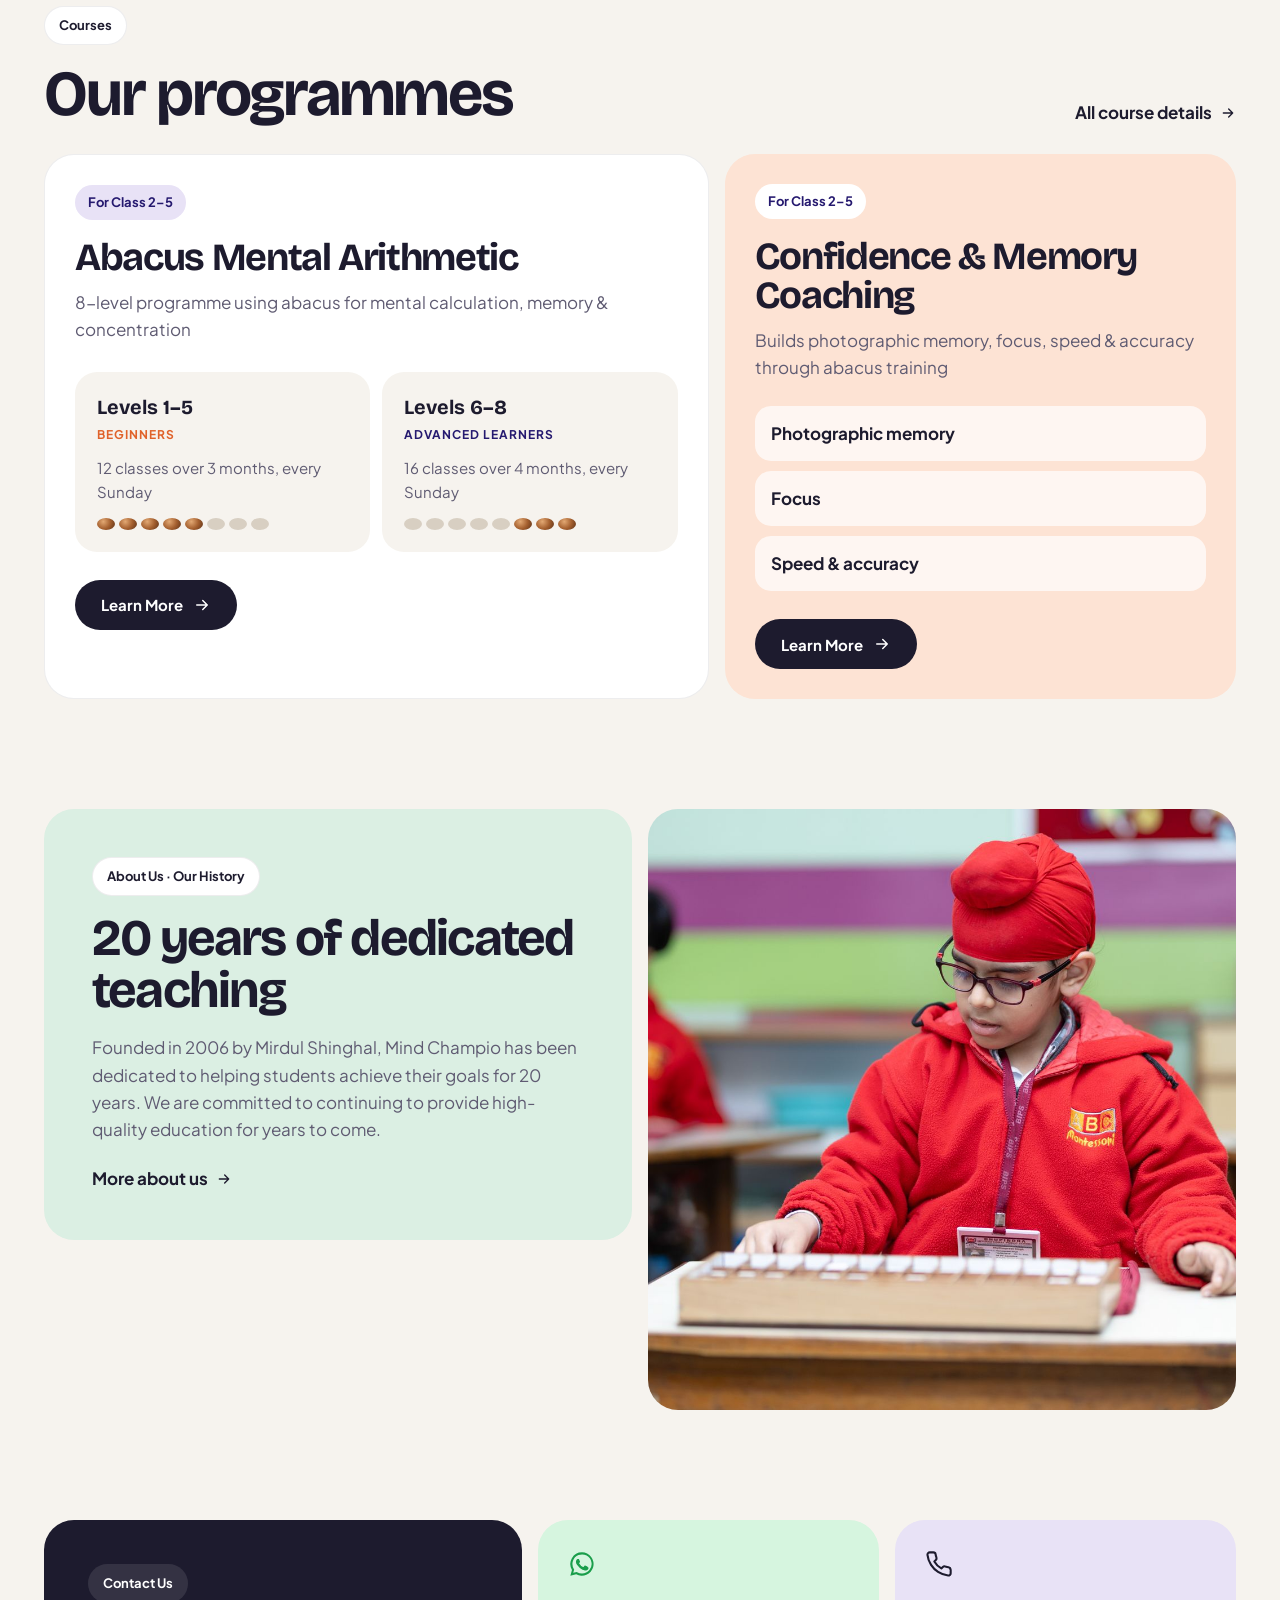
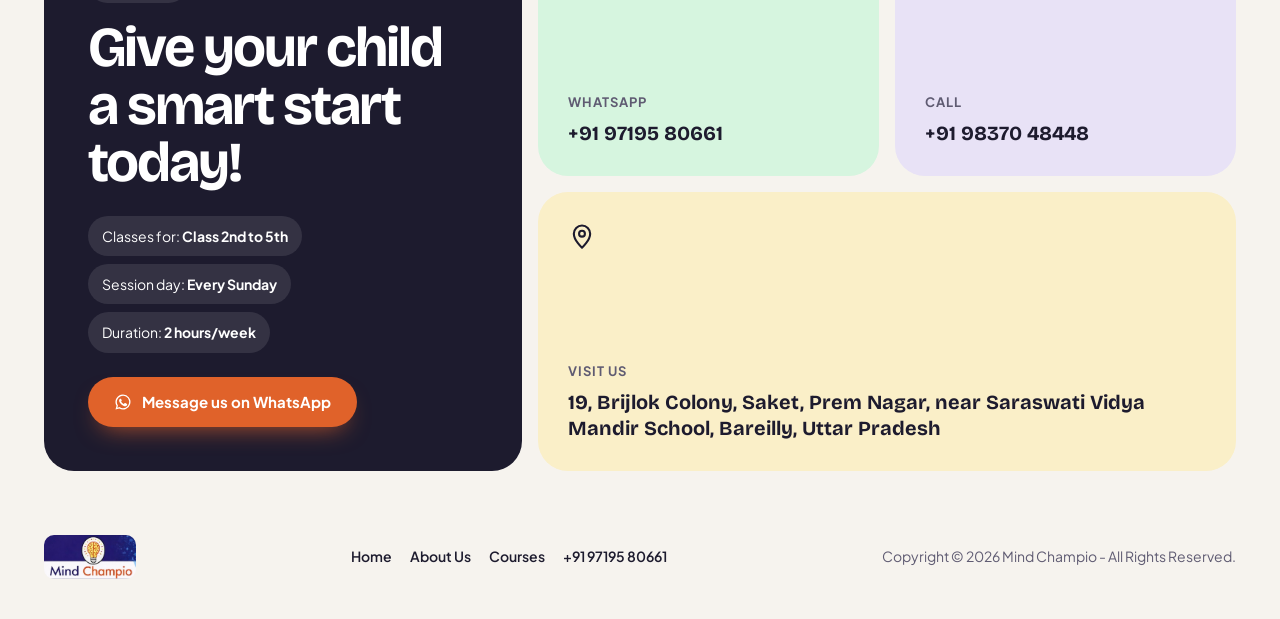
==== commit 9554da49: "Add Bareilly, Uttar Pradesh chip to home hero Co-Authored-By: Claude Opus 5.5 <noreply@anthropic.com" ====
--- a/index.html
+++ b/index.html
@@ -25,7 +25,7 @@
 </div></header>
 <main><div class="wrap">
 <div class="bento">
-<div class="tile t-hero rv"><div class="chips"><span>Learn Abacus Techniques</span><span>Sunday-Only Offline Batches</span><span>100% Personal Attention</span></div>
+<div class="tile t-hero rv"><div class="chips"><span>Learn Abacus Techniques</span><span>Sunday-Only Offline Batches</span><span>100% Personal Attention</span><span>Bareilly, Uttar Pradesh</span></div>
 <div><h1>Build <span>Super-Fast</span> Mental Math Skills</h1><p>Join Bareilly's top Abacus Academy for mental arithmetic coaching. Unlock your child's potential with our expert programs for whole brain development!</p>
 <div class="cta"><a class="btn btn-or" href="https://wa.me/919719580661?text=Hi%20Mind%20Champio%2C%20I%27d%20like%20to%20enrol%20my%20child." target="_blank" rel="noopener">Enroll Today <svg viewBox="0 0 24 24" fill="none" stroke="currentColor" stroke-width="2" stroke-linecap="round" stroke-linejoin="round" aria-hidden="true"><path d="M5 12h14M13 6l6 6-6 6"/></svg></a><a class="btn btn-soft" href="courses.html">View Courses</a></div></div></div>
 <div class="tile t-abacus rv"><svg class="soroban" viewBox="0 0 622 272" role="img" aria-label="Brown classroom abacus with one upper and four lower beads on each rod, set to 2006"><defs><linearGradient id="wdh" x1="0" y1="0" x2="1" y2="1"><stop offset="0" stop-color="#7a4a2b"/><stop offset=".5" stop-color="#5c3520"/><stop offset="1" stop-color="#4a2a18"/></linearGradient><radialGradient id="bdh" cx=".38" cy=".3" r=".8"><stop offset="0" stop-color="#e2a873"/><stop offset=".45" stop-color="#a5602f"/><stop offset="1" stop-color="#5a2f15"/></radialGradient></defs><rect x="2" y="2" width="618" height="268" rx="16" fill="url(#wdh)"/><rect x="26" y="22" width="570" height="228" rx="4" fill="#efe4d2"/><line x1="45.0" y1="22" x2="45.0" y2="250" stroke="#a89884" stroke-width="2.4"/><line x1="83.0" y1="22" x2="83.0" y2="250" stroke="#a89884" stroke-width="2.4"/><line x1="121.0" y1="22" x2="121.0" y2="250" stroke="#a89884" stroke-width="2.4"/><line x1="159.0" y1="22" x2="159.0" y2="250" stroke="#a89884" stroke-width="2.4"/><line x1="197.0" y1="22" x2="197.0" y2="250" stroke="#a89884" stroke-width="2.4"/><line x1="235.0" y1="22" x2="235.0" y2="250" stroke="#a89884" stroke-width="2.4"/><line x1="273.0" y1="22" x2="273.0" y2="250" stroke="#a89884" stroke-width="2.4"/><line x1="311.0" y1="22" x2="311.0" y2="250" stroke="#a89884" stroke-width="2.4"/><line x1="349.0" y1="22" x2="349.0" y2="250" stroke="#a89884" stroke-width="2.4"/><line x1="387.0" y1="22" x2="387.0" y2="250" stroke="#a89884" stroke-width="2.4"/><line x1="425.0" y1="22" x2="425.0" y2="250" stroke="#a89884" stroke-width="2.4"/><line x1="463.0" y1="22" x2="463.0" y2="250" stroke="#a89884" stroke-width="2.4"/><line x1="501.0" y1="22" x2="501.0" y2="250" stroke="#a89884" stroke-width="2.4"/><line x1="539.0" y1="22" x2="539.0" y2="250" stroke="#a89884" stroke-width="2.4"/><line x1="577.0" y1="22" x2="577.0" y2="250" stroke="#a89884" stroke-width="2.4"/><rect x="26" y="87" width="570" height="14" fill="#4a2a18"/><circle cx="121.0" cy="94" r="2.6" fill="#f2e6d2"/><circle cx="235.0" cy="94" r="2.6" fill="#f2e6d2"/><circle cx="349.0" cy="94" r="2.6" fill="#f2e6d2"/><circle cx="463.0" cy="94" r="2.6" fill="#f2e6d2"/><circle cx="577.0" cy="94" r="2.6" fill="#f2e6d2"/><ellipse cx="45.0" cy="37" rx="16" ry="10.5" fill="url(#bdh)"/><ellipse cx="45.0" cy="176" rx="16" ry="10.5" fill="url(#bdh)"/><ellipse cx="45.0" cy="197" rx="16" ry="10.5" fill="url(#bdh)"/><ellipse cx="45.0" cy="218" rx="16" ry="10.5" fill="url(#bdh)"/><ellipse cx="45.0" cy="239" rx="16" ry="10.5" fill="url(#bdh)"/><ellipse cx="83.0" cy="37" rx="16" ry="10.5" fill="url(#bdh)"/><ellipse cx="83.0" cy="176" rx="16" ry="10.5" fill="url(#bdh)"/><ellipse cx="83.0" cy="197" rx="16" ry="10.5" fill="url(#bdh)"/><ellipse cx="83.0" cy="218" rx="16" ry="10.5" fill="url(#bdh)"/><ellipse cx="83.0" cy="239" rx="16" ry="10.5" fill="url(#bdh)"/><ellipse cx="121.0" cy="37" rx="16" ry="10.5" fill="url(#bdh)"/><ellipse cx="121.0" cy="176" rx="16" ry="10.5" fill="url(#bdh)"/><ellipse cx="121.0" cy="197" rx="16" ry="10.5" fill="url(#bdh)"/><ellipse cx="121.0" cy="218" rx="16" ry="10.5" fill="url(#bdh)"/><ellipse cx="121.0" cy="239" rx="16" ry="10.5" fill="url(#bdh)"/><ellipse cx="159.0" cy="37" rx="16" ry="10.5" fill="url(#bdh)"/><ellipse cx="159.0" cy="176" rx="16" ry="10.5" fill="url(#bdh)"/><ellipse cx="159.0" cy="197" rx="16" ry="10.5" fill="url(#bdh)"/><ellipse cx="159.0" cy="218" rx="16" ry="10.5" fill="url(#bdh)"/><ellipse cx="159.0" cy="239" rx="16" ry="10.5" fill="url(#bdh)"/><ellipse cx="197.0" cy="37" rx="16" ry="10.5" fill="url(#bdh)"/><ellipse cx="197.0" cy="176" rx="16" ry="10.5" fill="url(#bdh)"/><ellipse cx="197.0" cy="197" rx="16" ry="10.5" fill="url(#bdh)"/><ellipse cx="197.0" cy="218" rx="16" ry="10.5" fill="url(#bdh)"/><ellipse cx="197.0" cy="239" rx="16" ry="10.5" fill="url(#bdh)"/><ellipse cx="235.0" cy="37" rx="16" ry="10.5" fill="url(#bdh)"/><ellipse cx="235.0" cy="176" rx="16" ry="10.5" fill="url(#bdh)"/><ellipse cx="235.0" cy="197" rx="16" ry="10.5" fill="url(#bdh)"/><ellipse cx="235.0" cy="218" rx="16" ry="10.5" fill="url(#bdh)"/><ellipse cx="235.0" cy="239" rx="16" ry="10.5" fill="url(#bdh)"/><ellipse cx="273.0" cy="37" rx="16" ry="10.5" fill="url(#bdh)"/><ellipse cx="273.0" cy="176" rx="16" ry="10.5" fill="url(#bdh)"/><ellipse cx="273.0" cy="197" rx="16" ry="10.5" fill="url(#bdh)"/><ellipse cx="273.0" cy="218" rx="16" ry="10.5" fill="url(#bdh)"/><ellipse cx="273.0" cy="239" rx="16" ry="10.5" fill="url(#bdh)"/><ellipse cx="311.0" cy="37" rx="16" ry="10.5" fill="url(#bdh)"/><ellipse cx="311.0" cy="176" rx="16" ry="10.5" fill="url(#bdh)"/><ellipse cx="311.0" cy="197" rx="16" ry="10.5" fill="url(#bdh)"/><ellipse cx="311.0" cy="218" rx="16" ry="10.5" fill="url(#bdh)"/><ellipse cx="311.0" cy="239" rx="16" ry="10.5" fill="url(#bdh)"/><ellipse cx="349.0" cy="37" rx="16" ry="10.5" fill="url(#bdh)"/><ellipse cx="349.0" cy="176" rx="16" ry="10.5" fill="url(#bdh)"/><ellipse cx="349.0" cy="197" rx="16" ry="10.5" fill="url(#bdh)"/><ellipse cx="349.0" cy="218" rx="16" ry="10.5" fill="url(#bdh)"/><ellipse cx="349.0" cy="239" rx="16" ry="10.5" fill="url(#bdh)"/><ellipse cx="387.0" cy="37" rx="16" ry="10.5" fill="url(#bdh)"/><ellipse cx="387.0" cy="176" rx="16" ry="10.5" fill="url(#bdh)"/><ellipse cx="387.0" cy="197" rx="16" ry="10.5" fill="url(#bdh)"/><ellipse cx="387.0" cy="218" rx="16" ry="10.5" fill="url(#bdh)"/><ellipse cx="387.0" cy="239" rx="16" ry="10.5" fill="url(#bdh)"/><ellipse cx="425.0" cy="37" rx="16" ry="10.5" fill="url(#bdh)"/><ellipse cx="425.0" cy="176" rx="16" ry="10.5" fill="url(#bdh)"/><ellipse cx="425.0" cy="197" rx="16" ry="10.5" fill="url(#bdh)"/><ellipse cx="425.0" cy="218" rx="16" ry="10.5" fill="url(#bdh)"/><ellipse cx="425.0" cy="239" rx="16" ry="10.5" fill="url(#bdh)"/><ellipse cx="463.0" cy="37" rx="16" ry="10.5" fill="url(#bdh)"/><ellipse cx="463.0" cy="112" rx="16" ry="10.5" fill="url(#bdh)"/><ellipse cx="463.0" cy="133" rx="16" ry="10.5" fill="url(#bdh)"/><ellipse cx="463.0" cy="218" rx="16" ry="10.5" fill="url(#bdh)"/><ellipse cx="463.0" cy="239" rx="16" ry="10.5" fill="url(#bdh)"/><ellipse cx="501.0" cy="37" rx="16" ry="10.5" fill="url(#bdh)"/><ellipse cx="501.0" cy="176" rx="16" ry="10.5" fill="url(#bdh)"/><ellipse cx="501.0" cy="197" rx="16" ry="10.5" fill="url(#bdh)"/><ellipse cx="501.0" cy="218" rx="16" ry="10.5" fill="url(#bdh)"/><ellipse cx="501.0" cy="239" rx="16" ry="10.5" fill="url(#bdh)"/><ellipse cx="539.0" cy="37" rx="16" ry="10.5" fill="url(#bdh)"/><ellipse cx="539.0" cy="176" rx="16" ry="10.5" fill="url(#bdh)"/><ellipse cx="539.0" cy="197" rx="16" ry="10.5" fill="url(#bdh)"/><ellipse cx="539.0" cy="218" rx="16" ry="10.5" fill="url(#bdh)"/><ellipse cx="539.0" cy="239" rx="16" ry="10.5" fill="url(#bdh)"/><ellipse cx="577.0" cy="76" rx="16" ry="10.5" fill="url(#bdh)"/><ellipse cx="577.0" cy="112" rx="16" ry="10.5" fill="url(#bdh)"/><ellipse cx="577.0" cy="197" rx="16" ry="10.5" fill="url(#bdh)"/><ellipse cx="577.0" cy="218" rx="16" ry="10.5" fill="url(#bdh)"/><ellipse cx="577.0" cy="239" rx="16" ry="10.5" fill="url(#bdh)"/></svg></div>
